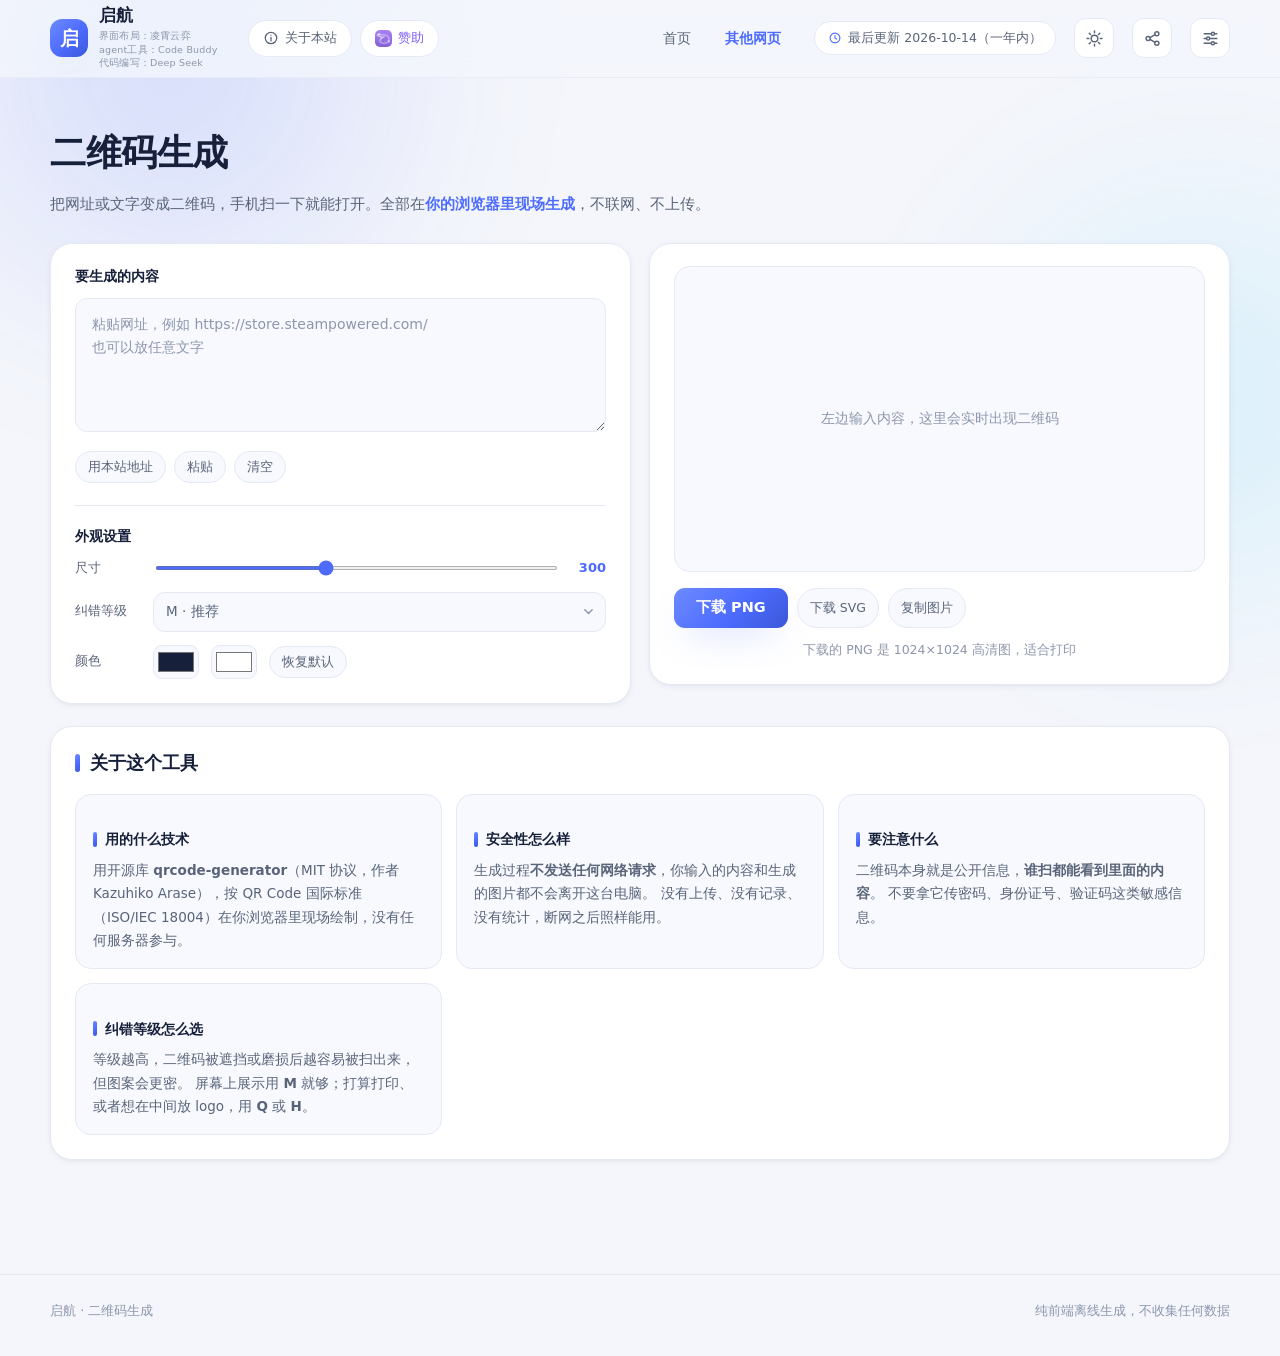
==== qr.html @ effaac6b "docs: 关于本站弹窗精简成一条；补上 2026-10-14 那批改动的说明 - about.items 从 4 条收到 1 条，只留「主打什么功能？」   （一段话把搜索 / 预设 / 小工具三块" ====
﻿<!DOCTYPE html>
<html lang="zh-CN" data-theme="light">
<head>
<meta charset="UTF-8" />
<meta name="viewport" content="width=device-width, initial-scale=1" />
<title>二维码生成 · 启航</title>
<meta name="description" content="离线二维码生成：把网址或文字变成二维码，纯浏览器本地生成，不联网也不上传。" />
<meta name="theme-color" content="#4D6BFE" />
<link rel="icon" type="image/svg+xml" href="assets/favicon.svg" />
<link rel="stylesheet" href="css/style.css?v=20261015a" />
<link rel="stylesheet" href="css/qr.css?v=20261015a" />
</head>
<body>
<div class="bg-decor" aria-hidden="true">
  <span class="glow glow-a"></span>
  <span class="glow glow-b"></span>
</div>

<header class="topbar"></header>

<main class="wrap qr-main">
  <section class="qr-head">
    <h1>二维码生成</h1>
    <p>把网址或文字变成二维码，手机扫一下就能打开。全部在<b>你的浏览器里现场生成</b>，不联网、不上传。</p>
  </section>

  <section class="qr-grid">
    <div class="card qr-panel">
      <div class="qr-block">
        <label class="qr-label" for="qrText">要生成的内容</label>
        <textarea id="qrText" class="qr-text" spellcheck="false"
          placeholder="粘贴网址，例如 https://store.steampowered.com/&#10;也可以放任意文字"></textarea>
        <div class="qr-chips">
          <button class="mini-btn" id="qrSiteUrl" type="button">用本站地址</button>
          <button class="mini-btn" id="qrPaste" type="button">粘贴</button>
          <button class="mini-btn" id="qrClear" type="button">清空</button>
        </div>
      </div>

      <div class="qr-block">
        <span class="qr-label">外观设置</span>

        <div class="qr-row">
          <span class="qr-row-label">尺寸</span>
          <input type="range" id="qrSize" min="140" max="520" step="20" value="300" />
          <b id="qrSizeVal">300</b>
        </div>

        <div class="qr-row">
          <span class="qr-row-label">纠错等级</span>
          <select id="qrLevel" class="conv-select">
            <option value="L">L · 最省空间</option>
            <option value="M" selected>M · 推荐</option>
            <option value="Q">Q · 较耐损</option>
            <option value="H">H · 最耐损</option>
          </select>
        </div>

        <div class="qr-row">
          <span class="qr-row-label">颜色</span>
          <input type="color" id="qrFg" class="qr-color" value="#17203A" aria-label="前景色" />
          <input type="color" id="qrBg" class="qr-color" value="#FFFFFF" aria-label="背景色" />
          <button class="mini-btn" id="qrResetColor" type="button">恢复默认</button>
        </div>
      </div>
    </div>

    <div class="card qr-panel qr-preview-panel">
      <div class="qr-stage">
        <div class="qr-canvas" id="qrCanvas"></div>
        <p class="qr-empty" id="qrEmpty">左边输入内容，这里会实时出现二维码</p>
      </div>

      <div class="qr-actions">
        <button class="primary-btn" id="qrPng" type="button">下载 PNG</button>
        <button class="mini-btn" id="qrSvg" type="button">下载 SVG</button>
        <button class="mini-btn" id="qrCopy" type="button">复制图片</button>
      </div>
      <p class="qr-note" id="qrNote">下载的 PNG 是 1024×1024 高清图，适合打印</p>
    </div>
  </section>

  <section class="card qr-about">
    <h2>关于这个工具</h2>
    <div class="about-grid">
      <div class="about-item">
        <h4>用的什么技术</h4>
        <p>用开源库 <b>qrcode-generator</b>（MIT 协议，作者 Kazuhiko Arase），按 QR Code 国际标准
        （ISO/IEC 18004）在你浏览器里现场绘制，没有任何服务器参与。</p>
      </div>
      <div class="about-item">
        <h4>安全性怎么样</h4>
        <p>生成过程<b>不发送任何网络请求</b>，你输入的内容和生成的图片都不会离开这台电脑。
        没有上传、没有记录、没有统计，断网之后照样能用。</p>
      </div>
      <div class="about-item">
        <h4>要注意什么</h4>
        <p>二维码本身就是公开信息，<b>谁扫都能看到里面的内容</b>。
        不要拿它传密码、身份证号、验证码这类敏感信息。</p>
      </div>
      <div class="about-item">
        <h4>纠错等级怎么选</h4>
        <p>等级越高，二维码被遮挡或磨损后越容易被扫出来，但图案会更密。
        屏幕上展示用 <b>M</b> 就够；打算打印、或者想在中间放 logo，用 <b>Q</b> 或 <b>H</b>。</p>
      </div>
    </div>
  </section>
</main>

<footer class="footer">
  <div class="wrap footer-inner">
    <span>启航 · 二维码生成</span>
    <span class="footer-tip">纯前端离线生成，不收集任何数据</span>
  </div>
</footer>

<div class="toast" id="toast" hidden></div>

<script src="js/data.js?v=20261015a"></script>
<script src="assets/js/qrcode.min.js?v=20261015a"></script>
<script src="js/qr.js?v=20261015a"></script>
<script src="js/topbar.js?v=20261015a"></script>
</body>
</html>
---- css/style.css ----
﻿/* ============================================================
   启航 · 常用网站导航  —  样式表
   主色调：DeepSeek 蓝 #4D6BFE
   ============================================================ */

/* ---------- 变量 ---------- */
:root {
  --brand: #4D6BFE;
  --brand-strong: #3A57D8;
  --brand-soft: #6D8BFF;
  --brand-tint: rgba(77, 107, 254, .09);
  --brand-tint-2: rgba(77, 107, 254, .16);
  --brand-grad: linear-gradient(135deg, #6D8BFF 0%, #4D6BFE 55%, #3A57D8 100%);

  --bg: #F4F6FB;
  --bg-2: #EAEEF8;
  --surface: #FFFFFF;
  --surface-2: #F7F9FE;
  --surface-3: #EFF3FC;
  --border: #E4E9F4;
  --border-strong: #D3DBEC;

  --text: #17203A;
  --text-2: #5A6479;
  --text-3: #8D96AC;

  --shadow-xs: 0 1px 2px rgba(23, 32, 58, .05);
  --shadow-sm: 0 2px 8px -2px rgba(23, 32, 58, .08), 0 1px 3px rgba(23, 32, 58, .04);
  --shadow-md: 0 14px 30px -14px rgba(23, 32, 58, .18), 0 4px 10px -6px rgba(23, 32, 58, .08);
  --shadow-brand: 0 16px 34px -16px rgba(77, 107, 254, .55);

  --r-xs: 8px;
  --r-sm: 12px;
  --r-md: 16px;
  --r-lg: 22px;
  --topbar-h: 78px;

  /* 版心左右的留白。所有页面、顶栏、页脚都按这个数来 */
  --gutter: 50px;
}

[data-theme="dark"] {
  --brand: #6D8BFF;
  --brand-strong: #8AA2FF;
  --brand-soft: #5A76E8;
  --brand-tint: rgba(109, 139, 255, .13);
  --brand-tint-2: rgba(109, 139, 255, .22);
  --brand-grad: linear-gradient(135deg, #7E99FF 0%, #5B76F5 55%, #4157C9 100%);

  --bg: #0B0F1A;
  --bg-2: #101625;
  --surface: #141A29;
  --surface-2: #1A2133;
  --surface-3: #202942;
  --border: #26304A;
  --border-strong: #333F5E;

  --text: #E9EEFB;
  --text-2: #A3AEC9;
  --text-3: #727E9C;

  --shadow-xs: 0 1px 2px rgba(0, 0, 0, .4);
  --shadow-sm: 0 4px 12px -4px rgba(0, 0, 0, .5);
  --shadow-md: 0 18px 36px -18px rgba(0, 0, 0, .75);
  --shadow-brand: 0 18px 40px -18px rgba(77, 107, 254, .6);
}

/* ---------- 基础 ---------- */
* { box-sizing: border-box; }

/* hidden 属性必须真正隐藏元素：
   否则像 .modal-mask 这种带 display:flex 的元素即使 hidden 也照样铺满全屏，
   变成一个看不见的透明遮罩，把整页的点击和滚轮全部吃掉。 */
[hidden] { display: none !important; }

html { scroll-behavior: smooth; }

body {
  margin: 0;
  min-height: 100vh;
  font-family: "PingFang SC", "HarmonyOS Sans SC", "Microsoft YaHei", "Segoe UI", system-ui, -apple-system, sans-serif;
  font-size: 15.5px;
  line-height: 1.6;
  color: var(--text);
  background: var(--bg);
  -webkit-font-smoothing: antialiased;
}

h1, h2, h3, p, ul, figure { margin: 0; }
ul { padding: 0; list-style: none; }
a { color: inherit; text-decoration: none; }
button, input, select { font: inherit; color: inherit; }
button { cursor: pointer; border: none; background: none; }

/* ============================================================
   版心 —— 全站就这一条
   ------------------------------------------------------------
   左右各留 --gutter，中间全部吃掉。原来是 min(1440px, 100% - 80px)，
   在 1920 这类屏幕上上限一到，两侧要空掉 240px 一整条 —— 白得浪费。
   顶栏、页脚、每一页的 <main> 都走这条，改这里就是全站一起改。
   窄屏上把 --gutter 调小（见下面 max-width: 720px），版心跟着一起收。
   ============================================================ */
.wrap { width: calc(100% - var(--gutter) * 2); margin-inline: auto; }

:focus-visible {
  outline: 2px solid var(--brand);
  outline-offset: 2px;
  border-radius: 6px;
}

/* ---------- 背景装饰 ---------- */
.bg-decor { position: fixed; inset: 0; z-index: -1; overflow: hidden; pointer-events: none; }
.glow { position: absolute; border-radius: 50%; filter: blur(90px); opacity: .55; }
.glow-a { width: 620px; height: 620px; top: -240px; left: -140px; background: radial-gradient(circle, rgba(77,107,254,.42), transparent 68%); }
.glow-b { width: 560px; height: 560px; top: 120px; right: -200px; background: radial-gradient(circle, rgba(0,196,255,.28), transparent 68%); }
[data-theme="dark"] .glow { opacity: .38; }

/* ---------- 顶栏 ---------- */
.topbar {
  position: sticky; top: 0; z-index: 60;
  height: var(--topbar-h);
  display: flex; align-items: center;
  background: rgba(244, 246, 251, .8);
  backdrop-filter: saturate(180%) blur(16px);
  -webkit-backdrop-filter: saturate(180%) blur(16px);
  border-bottom: 1px solid rgba(228, 233, 244, .7);
}
[data-theme="dark"] .topbar { background: rgba(11, 15, 26, .8); border-bottom-color: rgba(38, 48, 74, .7); }
@supports (background: color-mix(in srgb, red, blue)) {
  .topbar {
    background: color-mix(in srgb, var(--bg) 78%, transparent);
    border-bottom-color: color-mix(in srgb, var(--border) 70%, transparent);
  }
}
/* 和主内容用同一个版心宽度，主站按钮才能和下面的内容左对齐 */
.topbar-inner { display: flex; align-items: center; gap: 18px; width: calc(100% - var(--gutter) * 2); margin-inline: auto; }

.brand { display: flex; align-items: center; gap: 11px; flex: none; }
.brand-mark {
  width: 38px; height: 38px; border-radius: 12px;
  display: grid; place-items: center;
  background: var(--brand-grad); color: #fff;
  font-size: 19px; font-weight: 700;
  box-shadow: var(--shadow-brand);
}
.brand-text { display: flex; flex-direction: column; line-height: 1.15; }
.brand-text strong { font-size: 16.5px; letter-spacing: .4px; }
.brand-text small { font-size: 11.5px; color: var(--text-3); letter-spacing: .6px; }

/* 顶栏里固定显示的制作信息，三行小字 */
.brand-credit { display: flex; flex-direction: column; margin-top: 3px; }
.brand-credit i {
  font-style: normal;
  font-size: 9.5px; line-height: 1.45; letter-spacing: .2px;
  color: var(--text-3);
  white-space: nowrap;
}

.top-actions { display: flex; align-items: center; gap: 8px; margin-left: 12px; }
.top-btn {
  display: inline-flex; align-items: center; gap: 6px;
  height: 37px; padding: 0 14px; border-radius: 999px;
  font-size: 13px; color: var(--text-2); white-space: nowrap;
  background: var(--surface); border: 1px solid var(--border);
  transition: all .18s;
}
.top-btn:hover { color: var(--brand); border-color: var(--brand-soft); background: var(--brand-tint); transform: translateY(-1px); }
.top-btn img { width: 17px; height: 17px; border-radius: 5px; flex: none; }
.top-btn.is-sponsor { color: #7c5cff; }
.top-btn.is-sponsor:hover { color: #fff; background: linear-gradient(135deg, #8f6dff, #6a45f5); border-color: transparent; }

.topnav { display: flex; gap: 4px; margin-left: auto; }

/* 子页面（其他网页 / 小工具 等）顶栏里的导航，同样靠右 */
.nav { display: flex; gap: 4px; margin-left: auto; }
.nav a {
  padding: 8px 15px; border-radius: 999px;
  font-size: 13.5px; font-weight: 500; color: var(--text-2);
  transition: background .18s, color .18s;
}
.nav a:hover { background: var(--brand-tint); color: var(--brand); }
.topnav a {
  padding: 8px 15px; border-radius: 999px;
  font-size: 14px; color: var(--text-2);
  transition: background .18s, color .18s;
}
.topnav a:hover { background: var(--brand-tint); color: var(--brand); }

.icon-btn {
  width: 40px; height: 40px; border-radius: 12px;
  display: grid; place-items: center;
  color: var(--text-2);
  border: 1px solid var(--border);
  background: var(--surface);
  transition: all .2s;
}
.icon-btn:hover { color: var(--brand); border-color: var(--brand-soft); background: var(--brand-tint); }
.ico-moon { display: none; }
[data-theme="dark"] .ico-sun { display: none; }
[data-theme="dark"] .ico-moon { display: block; }

/* ---------- 首屏 ---------- */
main { padding-bottom: 40px; }

.hero {
  display: grid;
  grid-template-columns: minmax(0, 1fr) 300px;
  gap: 34px;
  align-items: start;
  padding: 52px 0 8px;
}

/* 问候语在左、随机推荐在右，搜索框横跨两列 */
.hero-top {
  display: grid;
  grid-template-columns: minmax(0, 1fr) 336px;
  gap: 22px;
  align-items: start;
}
.hero-greet { min-width: 0; }

/* ---------- 随机推荐 ---------- */
.hero-pick {
  position: relative;
  padding: 11px 13px 9px;
  border-radius: var(--r-md);
  background: var(--surface);
  border: 1px solid var(--border);
  box-shadow: var(--shadow-xs);
  transition: border-color .18s;
}
.hero-pick:hover { border-color: var(--brand-soft); }

.hp-head { display: flex; align-items: center; gap: 8px; margin-bottom: 9px; }
.hp-title {
  font-size: 11px; font-weight: 700; letter-spacing: 1.1px;
  color: var(--text-3); text-transform: uppercase;
}
.hp-nav { margin-left: auto; display: flex; gap: 5px; }
.hp-btn {
  width: 26px; height: 26px; border-radius: 8px;
  display: grid; place-items: center;
  color: var(--text-2); background: var(--surface-2);
  border: 1px solid var(--border);
  transition: color .18s, background .18s, border-color .18s;
}
.hp-btn:hover:not(:disabled) { color: var(--brand); background: var(--brand-tint); border-color: var(--brand-tint-2); }
.hp-btn:disabled { opacity: .34; cursor: not-allowed; }

/* 换推荐时淡入 + 轻轻上移，不要硬切。
   每次 paint() 都会重建这张卡，所以动画会自动播一遍。 */
.hp-card {
  min-height: 104px;
  display: flex; flex-direction: column; gap: 9px;
  animation: hpIn .34s cubic-bezier(.2, .8, .3, 1);
}
@keyframes hpIn {
  from { opacity: 0; transform: translateY(9px); }
}
.hp-top { display: flex; align-items: flex-start; gap: 11px; min-width: 0; }
.hp-card .site-ico { width: 38px; height: 38px; border-radius: 12px; font-size: 16px; }
.hp-info { flex: 1; min-width: 0; }
.hp-info b {
  display: block; font-size: 14px; font-weight: 700;
  white-space: nowrap; overflow: hidden; text-overflow: ellipsis;
}
.hp-info em {
  display: block; margin-top: 1px; font-style: normal;
  font-size: 12px; color: var(--text-3);
  white-space: nowrap; overflow: hidden; text-overflow: ellipsis;
}
.hp-url {
  display: block; margin-top: 3px;
  font-family: ui-monospace, "SFMono-Regular", Consolas, monospace;
  font-size: 10.5px; color: var(--text-3);
  white-space: nowrap; overflow: hidden; text-overflow: ellipsis;
}
.hp-acts { display: flex; gap: 7px; margin-top: auto; }
.hp-act {
  flex: 1 1 0; min-width: 0;
  display: inline-flex; align-items: center; justify-content: center;
  height: 31px; border-radius: 9px;
  font-size: 12.5px; font-weight: 600; color: var(--text-2);
  background: var(--surface-2); border: 1px solid var(--border);
  transition: color .18s, background .18s, border-color .18s, filter .18s;
}
.hp-act:hover { color: var(--brand); background: var(--brand-tint); border-color: var(--brand-tint-2); }
.hp-act.is-primary { color: #fff; background: var(--brand-grad); border-color: transparent; }
.hp-act.is-primary:hover { filter: brightness(1.08); }

/* 换页倒计时。每帧都在改 transform，补一点点线性过渡，
   换新卡片时从 0 弹回满格也不会显得突然。 */
.hp-bar { height: 2px; margin-top: 9px; border-radius: 2px; background: var(--border); overflow: hidden; }
.hp-bar span {
  display: block; height: 100%; background: var(--brand);
  transform-origin: left center; transform: scaleX(1);
  transition: transform .18s linear;
  will-change: transform;
}

.hero-hello {
  display: inline-flex; align-items: center; gap: 7px;
  font-size: 14.5px; font-weight: 600; color: var(--brand);
  background: var(--brand-tint); border: 1px solid var(--brand-tint-2);
  padding: 5px 14px; border-radius: 999px;
}
.wave { display: inline-block; animation: wave 2.6s ease-in-out infinite; transform-origin: 70% 70%; }
@keyframes wave {
  0%, 60%, 100% { transform: rotate(0deg); }
  70% { transform: rotate(16deg); }
  80% { transform: rotate(-10deg); }
  90% { transform: rotate(12deg); }
}

.hero-title {
  font-size: clamp(28px, 3.6vw, 40px);
  font-weight: 800;
  letter-spacing: -.5px;
  margin: 14px 0 10px;
  line-height: 1.25;
}
.hero-meta {
  display: flex; align-items: center; gap: 10px;
  font-size: 14.5px; color: var(--text-2);
}
.hero-meta .dot { width: 4px; height: 4px; border-radius: 50%; background: var(--text-3); }
.clock { font-variant-numeric: tabular-nums; font-weight: 600; color: var(--text); letter-spacing: .3px; }

/* 搜索 */
/* 不再限制宽度：让它一路铺到右边的小工具列 */
.search-wrap { position: relative; margin-top: 26px; }
.search {
  display: flex; align-items: center; gap: 11px;
  padding: 0 14px 0 17px;
  height: 58px;
  background: var(--surface);
  border: 1.5px solid var(--border);
  border-radius: 999px;
  box-shadow: var(--shadow-sm);
  transition: border-color .2s, box-shadow .2s, transform .2s;
}
.search:focus-within {
  border-color: var(--brand);
  box-shadow: 0 0 0 4px var(--brand-tint), var(--shadow-md);
  transform: translateY(-1px);
}
.search-icon { color: var(--text-3); flex: none; }
.search:focus-within .search-icon { color: var(--brand); }
.search input {
  flex: 1; min-width: 0; height: 100%;
  border: none; background: none; outline: none;
  font-size: 15.5px;
}
.search input::placeholder { color: var(--text-3); }
.search input::-webkit-search-cancel-button { display: none; }
.search-kbd {
  flex: none; font-size: 12px; color: var(--text-3);
  border: 1px solid var(--border); border-radius: 7px;
  padding: 1px 8px; background: var(--surface-2);
}
.search:focus-within .search-kbd { display: none; }
.search-clear {
  flex: none; width: 24px; height: 24px; border-radius: 50%;
  display: grid; place-items: center; font-size: 17px; line-height: 1;
  color: var(--text-3); background: var(--surface-3);
}
.search-clear:hover { color: var(--brand); background: var(--brand-tint); }

/* 「搜索」按钮 —— 手机上的虚拟键盘不一定有「前往」，得有个能点的 */
.search-go {
  flex: none; height: 38px; padding: 0 18px;
  border: none; border-radius: 999px;
  font-size: 14px; font-weight: 600; color: #fff;
  background: var(--brand-grad);
  box-shadow: var(--shadow-brand);
  cursor: pointer;
  transition: filter .18s, transform .18s;
}
.search-go:hover { filter: brightness(1.07); }
.search-go:active { transform: scale(.96); }


/* 框里什么都没有时，按钮变灰、点不动 ——
   一个亮着的蓝色「搜索」按下去什么也不会发生，比灰着更让人困惑。
   状态由 js/app.js 的 syncGo() 切 .disabled。 */
.search-go:disabled,
.search-go:disabled:hover {
  background: #E9EDF6;
  color: #A6AFC4;
  box-shadow: none;
  cursor: not-allowed;
  filter: none;
  transform: none;
}

.search-panel {
  position: absolute; top: calc(100% + 10px); left: 0; right: 0;
  z-index: 50;
  background: var(--surface);
  border: 1px solid var(--border);
  border-radius: var(--r-md);
  box-shadow: var(--shadow-md);
  padding: 8px;
  max-height: 380px; overflow-y: auto;
}
.search-item {
  display: flex; align-items: center; gap: 11px;
  padding: 9px 11px; border-radius: var(--r-sm);
  transition: background .15s;
}
.search-item.is-on, .search-item:hover { background: var(--brand-tint); }
.search-item .site-ico { width: 34px; height: 34px; border-radius: 10px; font-size: 14px; }
.search-item .site-text { flex: 1; min-width: 0; }
.search-item .si-name {
  font-weight: 600; font-size: 14.5px;
  white-space: nowrap; overflow: hidden; text-overflow: ellipsis;
}
.search-item .site-desc {
  white-space: nowrap; overflow: hidden; text-overflow: ellipsis;
}
.search-item .si-cat { margin-left: 10px; font-size: 12px; color: var(--text-3); white-space: nowrap; }

/* 第三档：只保留网址的站点，无图标、弱化处理 */
.search-item.is-bare { padding-left: 15px; }
.search-item.is-bare .si-name { font-weight: 500; }
.search-item .si-url {
  margin-top: 1px;
  font-size: 11.5px; color: var(--brand);
  font-family: ui-monospace, "SFMono-Regular", Consolas, monospace;
  white-space: nowrap; overflow: hidden; text-overflow: ellipsis;
}
.search-empty { padding: 18px 12px; text-align: center; color: var(--text-3); font-size: 14px; }

/* 站内一条都没搜到时的说明行 */
.search-none {
  padding: 11px 13px 7px;
  font-size: 13px; line-height: 1.65; color: var(--text-2);
  word-break: break-word;
}

/* 兜底的搜索引擎入口：和站内结果区分开，一看就知道是「出去了」 */
.search-item.search-engine { gap: 12px; }
.search-item.search-engine .se-ico {
  flex: none; width: 34px; height: 34px; border-radius: 10px;
  display: grid; place-items: center;
  color: var(--brand); background: var(--brand-tint);
  border: 1px dashed var(--brand-tint-2);
}
.search-item.search-engine .si-name { font-weight: 600; }
.search-item.search-engine.is-first { background: var(--brand-tint); }
.search-item.search-engine.is-first .si-name { color: var(--brand); }

/* 手机上：没有「/」这个键，快捷键提示没意义；输入框字号必须 ≥16px，
   否则 iOS Safari 一聚焦就会把整个页面放大，看着像「手机端坏了」 */
@media (max-width: 720px) {
  .search-kbd { display: none; }
  .search { height: 52px; gap: 8px; padding: 0 10px 0 14px; }
  .search input { font-size: 16px; }
  .search-go { height: 36px; padding: 0 15px; font-size: 13.5px; }
  .search-clear { width: 22px; height: 22px; font-size: 16px; }
  .search-panel { max-height: 60vh; }
}

/* 快捷词 */
.chips { display: flex; flex-wrap: wrap; gap: 9px; margin-top: 18px; }
.chip {
  display: inline-flex; align-items: center; gap: 6px;
  padding: 7px 15px; border-radius: 999px;
  font-size: 13.5px; color: var(--text-2);
  background: var(--surface); border: 1px solid var(--border);
  transition: all .18s;
}
.chip:hover { color: var(--brand); border-color: var(--brand-soft); background: var(--brand-tint); transform: translateY(-1px); }

/* ---------- 通用卡片 ---------- */
.card {
  background: var(--surface);
  border: 1px solid var(--border);
  border-radius: var(--r-lg);
  box-shadow: var(--shadow-sm);
}

/* ---------- 天气（横向一条，位于内容区最顶部，横跨整个版心） ---------- */
.weather {
  position: relative; overflow: hidden;
  display: flex; align-items: center; gap: 16px;
  margin-top: 18px;
  margin-bottom: 24px;
  padding: 14px 22px;
}
.weather::after {
  content: ""; position: absolute; right: -50px; top: -70px;
  width: 160px; height: 160px; border-radius: 50%;
  background: radial-gradient(circle, var(--brand-tint-2), transparent 70%);
  pointer-events: none;
}
.weather-label {
  flex: none;
  font-size: 12px; font-weight: 600; letter-spacing: 1.2px;
  color: var(--text-3); text-transform: uppercase;
}
.weather-icon { flex: none; font-size: 30px; line-height: 1; }
.weather-temp { flex: none; display: flex; align-items: flex-start; }
.weather-temp span {
  font-size: 30px; font-weight: 800; letter-spacing: -1px;
  font-variant-numeric: tabular-nums;
}
.weather-temp small { font-size: 13px; font-weight: 600; color: var(--text-3); margin-top: 4px; }
.weather-desc { flex: none; font-size: 14px; color: var(--text-2); }

.weather-foot {
  display: flex; align-items: center; gap: 15px;
  margin-left: auto;
  font-size: 12.5px; color: var(--text-3);
}
.weather-foot b { color: var(--text); font-weight: 600; }

.city-btn {
  flex: none;
  display: inline-flex; align-items: center; gap: 5px;
  padding: 6px 12px 6px 14px; border-radius: 999px;
  font-size: 12.5px; font-weight: 600; color: var(--text-2);
  background: var(--surface-2); border: 1px solid var(--border);
  transition: all .18s;
}
.city-btn:hover { color: var(--brand); border-color: var(--brand-soft); background: var(--brand-tint); }
.city-btn svg { flex: none; opacity: .7; transition: transform .2s; }
.city-btn[aria-expanded="true"] svg { transform: rotate(180deg); }

/* ---------- 右上角的小工具按钮列 ---------- */
.hero-tools { min-width: 0; }
.hero-tools-title {
  margin-bottom: 10px;
  font-size: 12px; font-weight: 700; letter-spacing: 1.2px;
  color: var(--text-3); text-transform: uppercase;
}
.hero-tools-list { display: flex; flex-direction: column; gap: 8px; }

.tool-btn {
  display: flex; align-items: center; gap: 12px;
  padding: 11px 14px;
  border-radius: var(--r-md);
  background: var(--surface);
  border: 1px solid var(--border);
  box-shadow: var(--shadow-xs);
  transition: transform .18s, border-color .18s, box-shadow .18s, background .18s;
}
.tool-btn:hover {
  transform: translateY(-2px);
  border-color: var(--brand-soft);
  background: var(--brand-tint);
  box-shadow: var(--shadow-md);
}
.tool-btn-ico {
  flex: none; width: 34px; height: 34px; border-radius: 10px;
  display: grid; place-items: center;
  color: var(--brand); background: var(--brand-tint);
  border: 1px solid var(--brand-tint-2);
}
.tool-btn-name {
  font-size: 13.5px; font-weight: 600;
  white-space: nowrap; overflow: hidden; text-overflow: ellipsis;
}
.tool-btn:hover .tool-btn-name { color: var(--brand); }

/* ---------- 区块标题 ---------- */
.section { margin-top: 62px; scroll-margin-top: 84px; }
.section-head { margin-bottom: 22px; }
.section-head h2 {
  display: flex; align-items: center; gap: 11px;
  font-size: 21px; font-weight: 700; letter-spacing: -.2px;
}
.section-head .bar {
  width: 5px; height: 21px; border-radius: 3px;
  background: var(--brand-grad);
  box-shadow: 0 0 0 4px var(--brand-tint);
}
.section-head p { margin: 7px 0 0 16px; font-size: 13.5px; color: var(--text-3); }

/* ---------- 图标 ---------- */
.site-ico {
  flex: none; width: 42px; height: 42px; border-radius: 12px;
  display: grid; place-items: center; overflow: hidden;
  font-size: 17px; font-weight: 700; color: #fff;
  box-shadow: var(--shadow-xs);
  transition: transform .2s, background .2s;
}
.site-ico img { width: 100%; height: 100%; object-fit: contain; padding: 6px; background: #fff; border-radius: inherit; }
[data-theme="dark"] .site-ico img { background: rgba(255,255,255,.92); }

.site-text { min-width: 0; }
.site-desc {
  font-size: 12.5px; color: var(--text-3);
  white-space: nowrap; overflow: hidden; text-overflow: ellipsis;
}

/* 网站名后面的别名，比如 Unreal Engine（UE、虚幻引擎） */
.name-alias {
  font-size: .86em;
  font-weight: 500;
  color: var(--text-3);
  white-space: nowrap;
}

/* ---------- 精选卡片 ---------- */
.pick-grid,
.featured-grid { display: grid; grid-template-columns: repeat(auto-fill, minmax(272px, 1fr)); gap: 14px; }

.pick-card {
  position: relative;
  min-width: 0;
  display: flex; flex-direction: column; gap: 15px;
  padding: 20px 20px 18px;
  background: var(--surface);
  border: 1px solid var(--border);
  border-radius: var(--r-lg);
  box-shadow: var(--shadow-xs);
  transition: transform .22s cubic-bezier(.2,.7,.3,1), box-shadow .22s, border-color .22s;
}
.pick-card:hover,
.pick-card:focus-within {
  transform: translateY(-4px);
  border-color: var(--brand-soft);
  box-shadow: var(--shadow-md);
}

.pick-top { display: flex; align-items: center; gap: 14px; min-height: 48px; }
.pick-card .site-ico { width: 48px; height: 48px; border-radius: 14px; font-size: 19px; }
.pick-card:hover .site-ico { transform: scale(1.05) rotate(-3deg); }
.pick-title { min-width: 0; }
.pick-title h4 {
  font-size: 16.5px; font-weight: 700; letter-spacing: -.1px;
  white-space: nowrap; overflow: hidden; text-overflow: ellipsis;
}
.pick-short {
  font-size: 12.5px; color: var(--text-3);
  white-space: nowrap; overflow: hidden; text-overflow: ellipsis;
}

.pick-bottom { position: relative; height: 38px; }
.pick-host {
  position: absolute; inset: 0; display: block;
  line-height: 38px;
  /* 长网址（比如 Davinci Resolve 那条）必须截断，否则会把卡片撑变形，
     同一行的卡片就对不齐了。完整地址在悬停提示里。 */
  overflow: hidden;
  text-overflow: ellipsis;
  white-space: nowrap;
  font-size: 12.5px; color: var(--text-3);
  font-family: ui-monospace, "SFMono-Regular", Consolas, monospace;
  transition: opacity .2s;
}
.pick-card:hover .pick-host,
.pick-card:focus-within .pick-host { opacity: 0; }

.pick-actions {
  position: absolute; inset: 0;
  display: flex; gap: 8px;
  opacity: 0; transform: scale(.94); transform-origin: center bottom;
  pointer-events: none;
  transition: opacity .18s ease, transform .18s cubic-bezier(.2, .8, .3, 1);
}
.pick-card:hover .pick-actions,
.pick-card:focus-within .pick-actions { opacity: 1; transform: none; pointer-events: auto; }

.pick-btn {
  flex: 1 1 auto; min-width: 0;
  display: inline-flex; align-items: center; justify-content: center; gap: 6px;
  height: 38px; padding: 0 12px; border-radius: 11px;
  font-size: 13.5px; font-weight: 600;
  transition: all .18s;
}
.pick-btn svg { flex: none; }
.pick-btn.is-ghost { color: var(--text-2); background: var(--surface-3); border: 1px solid var(--border); }
.pick-btn.is-ghost:hover { color: var(--brand); background: var(--brand-tint); border-color: var(--brand-soft); }
.pick-btn.is-solid { color: #fff; background: var(--brand-grad); box-shadow: var(--shadow-brand); }
.pick-btn.is-solid:hover { filter: brightness(1.07); }

/* ---------- 全部网站入口（搜索框正下方，最显眼的位置） ---------- */
.nav-all { color: var(--brand) !important; font-weight: 600; }

/* 跟着搜索框一起铺满 */
.chips-row {
  display: flex; align-items: center; gap: 10px;
  flex-wrap: wrap;
}
.chips-row .chips { flex: 1 1 auto; margin-top: 0; }

.all-btn {
  flex: none; margin-left: auto;
  display: inline-flex; align-items: center; gap: 8px;
  padding: 10px 17px; border-radius: 999px;
  font-size: 13.5px; font-weight: 600; color: #fff;
  background: var(--brand-grad);
  box-shadow: var(--shadow-brand);
  transition: transform .18s cubic-bezier(.2,.7,.3,1), filter .18s, box-shadow .18s;
}
.all-btn:hover { transform: translateY(-2px); filter: brightness(1.07); box-shadow: 0 12px 26px -10px rgba(77, 107, 254, .7); }
.all-btn svg { flex: none; }
.all-btn em {
  font-style: normal; font-size: 11.5px; font-weight: 700;
  padding: 2px 8px; border-radius: 999px;
  background: rgba(255, 255, 255, .24);
  font-variant-numeric: tabular-nums;
}

@media (max-width: 560px) {
  .chips-row { gap: 8px; }
  .chips-row .chips { flex: 1 1 100%; }
  .all-btn { margin-left: 0; width: 100%; justify-content: center; }
}

/* 持续补充提示 */
.notice {
  display: flex; align-items: center; gap: 11px;
  padding: 15px 20px;
  border: 1px dashed var(--border-strong);
  border-radius: var(--r-lg);
  background: var(--surface-2);
  font-size: 13.5px; color: var(--text-3);
}
.notice-dot {
  flex: none; width: 8px; height: 8px; border-radius: 50%;
  background: var(--brand); box-shadow: 0 0 0 4px var(--brand-tint);
  animation: noticePulse 2.2s ease-in-out infinite;
}
@keyframes noticePulse { 0%, 100% { opacity: 1; } 50% { opacity: .3; } }

.chip-hint { align-self: center; margin-left: 3px; font-size: 12.5px; color: var(--text-3); }

/* ---------- 分类块（大类 → 小类） ---------- */
.category-list { display: flex; flex-direction: column; gap: 18px; }

/* 大类：一张卡片，装着底下的若干小类 */
.group {
  background: var(--surface);
  border: 1px solid var(--border);
  border-radius: var(--r-lg);
  padding: 20px 22px 22px;
  box-shadow: var(--shadow-xs);
}
/* 大类标题整行可点，用来展开 / 折叠 */
.group-head {
  display: flex; align-items: center; gap: 13px;
  width: 100%; text-align: left;
  padding: 0 0 15px;
  border-bottom: 1px solid var(--border);
  cursor: pointer;
  transition: opacity .18s;
}
.group-head:hover { opacity: .78; }
.group-head:focus-visible {
  outline: 2px solid var(--brand);
  outline-offset: 3px; border-radius: 8px;
}

.group-body { padding-top: 18px; }
.group.is-collapsed .group-body { display: none; }
/* 折叠时底下什么都没有，分隔线留着反而多余 */
.group.is-collapsed .group-head { padding-bottom: 0; border-bottom-color: transparent; }

.group-toggle {
  flex: none; display: grid; place-items: center;
  width: 30px; height: 30px; border-radius: 50%;
  color: var(--text-3); background: var(--surface-2);
  border: 1px solid var(--border);
  transition: transform .22s, color .18s, background .18s;
}
.group-head:hover .group-toggle { color: var(--brand); background: var(--brand-tint); }
.group.is-collapsed .group-toggle { transform: rotate(-90deg); }
.group-icon {
  flex: none; width: 44px; height: 44px; border-radius: 14px;
  display: grid; place-items: center; font-size: 22px;
  background: var(--brand-tint); border: 1px solid var(--brand-tint-2);
}
.group-title h3 { font-size: 18px; font-weight: 800; letter-spacing: -.3px; }
.group-desc { margin-top: 2px; font-size: 12.5px; color: var(--text-3); }
.group-count { margin-left: auto; flex: none; font-size: 12.5px; color: var(--text-3); }

/* 小类：背景比大类深一档，一眼能看出这是大类里面的一块。
   默认收起，点标题才展开卡片。 */
.category {
  margin-bottom: 12px;
  padding: 0;
  border-radius: var(--r-sm);
  background: var(--surface-2);
  border: 1px solid var(--border);
  transition: border-color .18s;
}
.category:hover { border-color: var(--brand-soft); }
.group .category:last-child { margin-bottom: 0; }
/* 大类下只有一个小类时，不用再套一层底色 */
.category.is-solo {
  background: none; border-color: transparent;
  margin-bottom: 0; padding: 0;
}

/* 光靠底色在深色模式下不够明显，再加两点结构上的区分：
   小类整体往里缩进一格，左侧压一条竖线，一眼就能看出是从属关系。 */
.category:not(.is-solo) {
  margin-left: 16px;
  border-left: 3px solid var(--brand-tint-2);
}
.category:not(.is-solo):hover { border-left-color: var(--brand); }
@media (max-width: 720px) {
  .category:not(.is-solo) { margin-left: 6px; }
}

.category-head {
  display: flex; align-items: center; gap: 8px;
  padding: 6px 12px 6px 6px;
}
.cat-head-btn {
  flex: 1; min-width: 0;
  display: flex; align-items: center; gap: 12px;
  padding: 7px 10px; border-radius: 10px;
  text-align: left;
  transition: background .18s;
}
.cat-head-btn:hover { background: var(--surface-3); }
.cat-head-btn:focus-visible { outline: 2px solid var(--brand); outline-offset: 2px; }

.cat-icon {
  flex: none; width: 32px; height: 32px; border-radius: 10px;
  display: grid; place-items: center; font-size: 16px;
  background: var(--brand-tint); border: 1px solid var(--brand-tint-2);
}
.cat-head-btn h4 { font-size: 14.5px; font-weight: 700; }
.cat-head-btn .cat-desc { font-size: 12px; color: var(--text-3); }

.cat-toggle {
  flex: none; display: grid; place-items: center;
  width: 26px; height: 26px; border-radius: 50%;
  color: var(--text-3); background: var(--surface);
  border: 1px solid var(--border);
  transition: transform .22s, color .18s, background .18s;
}
.cat-head-btn:hover .cat-toggle { color: var(--brand); background: var(--brand-tint); }

.cat-body { padding: 2px 14px 14px; }
.category.is-collapsed .cat-body { display: none; }
.category.is-collapsed .cat-toggle { transform: rotate(-90deg); }
.category.is-solo .cat-body { padding: 0; }
.cat-count {
  margin-left: auto; font-size: 12px; color: var(--brand);
  background: var(--brand-tint); border: 1px solid var(--brand-tint-2);
  padding: 3px 11px; border-radius: 999px; white-space: nowrap;
}

/* 分类标题右侧的「更多」：主页只是精选，完整列表在「其他网页」页 */
.cat-more {
  flex: none; margin-left: 10px;
  display: inline-flex; align-items: center; gap: 3px;
  padding: 4px 13px; border-radius: 999px;
  font-size: 12.5px; font-weight: 600; color: var(--brand);
  background: var(--surface); border: 1px solid var(--brand-tint-2);
  white-space: nowrap;
  transition: color .18s, background .18s, border-color .18s, box-shadow .18s;
}
.cat-more:hover {
  color: #fff; background: var(--brand-grad);
  border-color: transparent; box-shadow: var(--shadow-brand);
}
.cat-more-arrow { display: inline-block; transition: transform .18s; }
.cat-more:hover .cat-more-arrow { transform: translateX(3px); }

@media (max-width: 720px) {
  .cat-more { margin-left: 8px; padding: 4px 11px; font-size: 12px; }
}

/* ---------- 分类里的额外入口（配置检测等） ---------- */
.cat-tool {
  display: flex; align-items: center; gap: 13px;
  margin: 0 0 14px;
  padding: 11px 16px;
  border-radius: var(--r-sm);
  background: var(--brand-tint);
  border: 1px solid var(--brand-tint-2);
  transition: border-color .18s, transform .18s, box-shadow .18s;
}
.cat-tool:hover {
  border-color: var(--brand);
  transform: translateY(-1px);
  box-shadow: var(--shadow-brand);
}
.cat-tool-ico {
  flex: none; width: 34px; height: 34px; border-radius: 11px;
  display: grid; place-items: center;
  color: #fff; background: var(--brand-grad);
}
.cat-tool-txt { flex: 1; min-width: 0; }
.cat-tool-txt b { display: block; font-size: 14px; font-weight: 700; color: var(--text); }
.cat-tool-txt small { display: block; margin-top: 2px; font-size: 12.5px; color: var(--text-2); }
.cat-tool-go { flex: none; font-size: 13px; font-weight: 600; color: var(--brand); white-space: nowrap; }

@media (max-width: 720px) {
  .cat-tool { padding: 11px 13px; gap: 10px; }
  .cat-tool-txt small { display: none; }
}

/* ---------- 小工具 ---------- */
.tool-grid { display: grid; grid-template-columns: 1fr 1fr; gap: 18px; align-items: start; }
.tool-card { padding: 20px 22px 22px; }
.tool-head { display: flex; align-items: center; gap: 12px; margin-bottom: 16px; }
.tool-head h3 { font-size: 16.5px; font-weight: 700; margin-right: auto; }
.tool-badge {
  font-size: 12px; color: var(--brand); background: var(--brand-tint);
  border: 1px solid var(--brand-tint-2); padding: 3px 11px; border-radius: 999px;
}

.tabs { display: flex; gap: 3px; background: var(--surface-3); padding: 3px; border-radius: 999px; }
.tab {
  padding: 6px 14px; border-radius: 999px; font-size: 13px; color: var(--text-2);
  transition: all .18s;
}
.tab:hover { color: var(--brand); }
.tab.is-active { background: var(--surface); color: var(--brand); font-weight: 600; box-shadow: var(--shadow-xs); }

.tab-panel { display: none; }
.tab-panel.is-active { display: block; }

.unit-cats { display: flex; flex-wrap: wrap; gap: 7px; margin-bottom: 16px; }
.unit-cat {
  padding: 6px 13px; border-radius: 999px; font-size: 13px;
  color: var(--text-2); background: var(--surface-2); border: 1px solid var(--border);
  transition: all .18s;
}
.unit-cat:hover { color: var(--brand); border-color: var(--brand-soft); }
.unit-cat.is-active { background: var(--brand); color: #fff; border-color: var(--brand); box-shadow: var(--shadow-brand); }

.conv-row { display: flex; align-items: center; gap: 10px; }
.conv-col { flex: 1; min-width: 0; display: flex; flex-direction: column; gap: 8px; }
.conv-input {
  width: 100%; height: 50px; padding: 0 15px;
  font-size: 19px; font-weight: 600; font-variant-numeric: tabular-nums;
  background: var(--surface-2); border: 1.5px solid var(--border);
  border-radius: var(--r-sm); outline: none;
  transition: border-color .18s, box-shadow .18s;
}
.conv-input:focus { border-color: var(--brand); box-shadow: 0 0 0 3px var(--brand-tint); }
.conv-input[readonly] { color: var(--brand); }
.conv-input::-webkit-outer-spin-button,
.conv-input::-webkit-inner-spin-button { -webkit-appearance: none; margin: 0; }
.conv-input[type=number] { -moz-appearance: textfield; }

.conv-select {
  width: 100%; height: 40px; padding: 0 30px 0 12px;
  appearance: none; -webkit-appearance: none;
  font-size: 13.5px; color: var(--text-2);
  background: var(--surface-2); border: 1px solid var(--border); border-radius: var(--r-sm);
  background-image: url("data:image/svg+xml;utf8,<svg xmlns='http://www.w3.org/2000/svg' width='11' height='11' viewBox='0 0 12 12'><path d='M2 4.2 6 8.2l4-4' fill='none' stroke='%238D96AC' stroke-width='1.6' stroke-linecap='round'/></svg>");
  background-repeat: no-repeat; background-position: right 11px center;
  cursor: pointer; outline: none;
}
.conv-select:focus { border-color: var(--brand); }

.swap-btn {
  flex: none; width: 40px; height: 40px; border-radius: 50%;
  display: grid; place-items: center;
  color: var(--brand); background: var(--brand-tint);
  border: 1px solid var(--brand-tint-2);
  align-self: center;
  transition: all .2s;
}
.swap-btn:hover { background: var(--brand); color: #fff; transform: rotate(180deg); }
.swap-btn:active { transform: rotate(180deg) scale(.92); }

.tool-note { margin-top: 14px; font-size: 12.5px; color: var(--text-3); }
.fx-quick { display: flex; flex-wrap: wrap; gap: 7px; margin-top: 14px; }
.fx-chip {
  padding: 5px 12px; border-radius: 999px; font-size: 12.5px;
  background: var(--surface-2); border: 1px solid var(--border); color: var(--text-2);
}
.fx-chip:hover { color: var(--brand); border-color: var(--brand-soft); }
.fx-chip b { font-weight: 600; color: var(--text); margin-left: 4px; }

/* 汇率数据来源说明 */
.fx-src {
  margin-top: 16px;
  padding: 15px 17px 16px;
  border-radius: var(--r-sm);
  background: var(--surface-2);
  border: 1px solid var(--border);
  font-size: 12.5px;
  line-height: 1.8;
  color: var(--text-3);
}
.fx-src-head {
  display: flex; align-items: center; gap: 7px;
  margin-bottom: 9px;
  font-size: 13.5px; color: var(--text);
}
.fx-src-head svg { flex: none; color: var(--brand); }
.fx-src-head b { font-weight: 700; }
.fx-src-head a { margin-left: auto; flex: none; font-size: 12px; font-weight: 600; color: var(--brand); }
.fx-src-head a:hover { text-decoration: underline; }
.fx-src p { margin: 0; }
.fx-src p + p { margin-top: 8px; }
.fx-src b { color: var(--text-2); font-weight: 600; }
.fx-src a { color: var(--brand); }
.fx-src a:hover { text-decoration: underline; }
.fx-src-warn { color: var(--text-3); }
.fx-src-time {
  font-variant-numeric: tabular-nums;
  padding-top: 8px;
  border-top: 1px dashed var(--border);
}

/* 待办 */
.todo-add { display: flex; gap: 10px; }
.todo-add input {
  flex: 1; min-width: 0; height: 48px; padding: 0 15px;
  background: var(--surface-2); border: 1.5px solid var(--border);
  border-radius: var(--r-sm); outline: none; font-size: 14.5px;
  transition: border-color .18s, box-shadow .18s;
}
.todo-add input:focus { border-color: var(--brand); box-shadow: 0 0 0 3px var(--brand-tint); }
.primary-btn {
  flex: none; padding: 0 22px; border-radius: var(--r-sm);
  background: var(--brand-grad); color: #fff; font-size: 14.5px; font-weight: 600;
  box-shadow: var(--shadow-brand);
  transition: transform .18s, filter .18s;
}
.primary-btn:hover { transform: translateY(-1px); filter: brightness(1.06); }
.primary-btn:active { transform: translateY(0); }
.primary-btn:disabled {
  opacity: .42; cursor: not-allowed;
  box-shadow: none; transform: none; filter: none;
}

.todo-list { margin-top: 15px; display: flex; flex-direction: column; gap: 8px; max-height: 292px; overflow-y: auto; }
.todo-item {
  display: flex; align-items: center; gap: 11px;
  padding: 11px 13px; border-radius: var(--r-sm);
  background: var(--surface-2); border: 1px solid transparent;
  transition: all .18s;
}
.todo-item:hover { border-color: var(--border-strong); }
.todo-item.is-done { opacity: .6; }
.todo-check {
  flex: none; width: 21px; height: 21px; border-radius: 7px;
  border: 1.8px solid var(--border-strong); display: grid; place-items: center;
  color: transparent; font-size: 13px; transition: all .18s;
}
.todo-item.is-done .todo-check { background: var(--brand); border-color: var(--brand); color: #fff; }
.todo-text { flex: 1; min-width: 0; font-size: 14px; word-break: break-word; }
.todo-item.is-done .todo-text { text-decoration: line-through; color: var(--text-3); }
.todo-del {
  flex: none; width: 26px; height: 26px; border-radius: 8px;
  color: var(--text-3); font-size: 16px; line-height: 1;
  display: grid; place-items: center; opacity: 0; transition: all .18s;
}
.todo-item:hover .todo-del { opacity: 1; }
.todo-del:hover { background: rgba(255, 77, 79, .12); color: #ff4d4f; }
.todo-empty { margin-top: 16px; text-align: center; font-size: 13.5px; color: var(--text-3); }
.todo-foot {
  display: flex; align-items: center; justify-content: space-between;
  margin-top: 15px; padding-top: 13px;
  border-top: 1px dashed var(--border);
  font-size: 12.5px; color: var(--text-3);
}
.mini-btn {
  font-size: 12.5px; padding: 5px 12px; border-radius: 999px;
  color: var(--text-2); background: var(--surface-2); border: 1px solid var(--border);
  transition: all .18s;
}
.mini-btn:hover { color: var(--brand); border-color: var(--brand-soft); background: var(--brand-tint); }

/* ---------- 最后更新徽章 ---------- */
.updated {
  display: inline-flex; align-items: center; gap: 6px;
  padding: 6px 13px; border-radius: 999px;
  font-size: 12.5px; color: var(--text-2); white-space: nowrap;
  font-variant-numeric: tabular-nums;
  background: var(--surface); border: 1px solid var(--border);
}
.updated svg { flex: none; color: var(--brand); }
.updated em { font-style: normal; color: var(--text-3); }

/* ---------- 城市选择 ---------- */
.cp-mask {
  position: fixed; inset: 0; z-index: 110;
  display: flex; align-items: center; justify-content: center;
  padding: 24px;
  background: rgba(13, 20, 38, .45);
  backdrop-filter: blur(6px);
  -webkit-backdrop-filter: blur(6px);
}
.city-picker {
  display: flex; flex-direction: column;
  width: min(620px, 100%);
  height: min(560px, 84vh);
  background: var(--surface);
  border: 1px solid var(--border);
  border-radius: 22px;
  box-shadow: 0 34px 90px -34px rgba(8, 15, 36, .6);
  overflow: hidden;
  animation: modalIn .24s cubic-bezier(.2, .8, .3, 1);
}

.cp-head {
  display: flex; align-items: center; gap: 12px;
  padding: 16px 18px;
  border-bottom: 1px solid var(--border);
}
.cp-title { font-size: 15px; font-weight: 700; white-space: nowrap; }
.cp-search-wrap {
  flex: 1; min-width: 0;
  display: flex; align-items: center; gap: 8px;
  height: 40px; padding: 0 13px;
  background: var(--surface-2);
  border: 1.5px solid var(--border);
  border-radius: 999px;
  transition: border-color .18s, box-shadow .18s;
}
.cp-search-wrap:focus-within { border-color: var(--brand); box-shadow: 0 0 0 3px var(--brand-tint); }
.cp-search-wrap svg { flex: none; color: var(--text-3); }
.cp-search {
  flex: 1; min-width: 0; height: 100%;
  border: none; background: none; outline: none;
  font-size: 13.5px;
}
.cp-search::placeholder { color: var(--text-3); }
.cp-close {
  flex: none; width: 34px; height: 34px; border-radius: 50%;
  display: grid; place-items: center;
  color: var(--text-3); background: var(--surface-2);
  border: 1px solid var(--border);
  transition: all .18s;
}
.cp-close:hover { color: var(--brand); background: var(--brand-tint); border-color: var(--brand-soft); }

.cp-body { flex: 1; min-height: 0; display: flex; }
.cp-provinces {
  flex: none; width: 134px;
  display: flex; flex-direction: column; gap: 2px;
  overflow-y: auto;
  padding: 10px;
  background: var(--surface-2);
  border-right: 1px solid var(--border);
}
/* flex: none 是必须的：纵向 flex 容器里的子项默认可被压缩，
   否则 34 个省份会把每一行挤成十几像素高，看上去像被折叠了 */
.cp-prov {
  flex: none;
  padding: 8px 11px; border-radius: 9px;
  font-size: 13px; color: var(--text-2); text-align: left;
  white-space: nowrap; overflow: hidden; text-overflow: ellipsis;
  transition: all .15s;
}

/* 分组标题：可点击，展开时箭头旋转，同时只展开一个 */
.cp-group {
  flex: none;
  display: flex; align-items: center; gap: 6px;
  width: 100%;
  margin: 2px 0;
  padding: 9px 11px;
  border-radius: 9px;
  font-size: 11.5px; font-weight: 700; letter-spacing: .5px;
  color: var(--text-3);
  text-align: left;
  transition: all .15s;
}
.cp-group:hover { color: var(--brand); background: var(--brand-tint); }
.cp-group svg { flex: none; transition: transform .2s; }
.cp-group.is-open { color: var(--brand); }
.cp-group.is-open svg { transform: rotate(90deg); }
.cp-group.is-active {
  background: var(--brand); color: #fff;
  box-shadow: var(--shadow-brand);
}
.cp-group.is-active svg { transform: rotate(90deg); opacity: .85; }
.cp-group + .cp-prov { margin-top: 1px; }
.cp-prov:hover { background: var(--brand-tint); color: var(--brand); }
.cp-prov.is-active { background: var(--brand); color: #fff; font-weight: 600; }

.cp-cities {
  flex: 1; min-width: 0;
  display: grid;
  grid-template-columns: repeat(auto-fill, minmax(88px, 1fr));
  gap: 8px;
  align-content: start;
  overflow-y: auto;
  padding: 14px 16px;
}
.cp-city {
  padding: 9px 8px; border-radius: 10px;
  font-size: 13px; color: var(--text-2); text-align: center;
  background: var(--surface-2); border: 1px solid transparent;
  white-space: nowrap; overflow: hidden; text-overflow: ellipsis;
  transition: all .15s;
}
.cp-city:hover { color: var(--brand); background: var(--brand-tint); border-color: var(--brand-soft); transform: translateY(-1px); }
.cp-city.is-active { background: var(--brand); color: #fff; border-color: var(--brand); font-weight: 600; }
.cp-city.is-locate { grid-column: 1 / -1; text-align: left; padding-left: 14px; }

/* 城市搜索结果：左边城市名，右边所属省份 / 行政分类 */
.cp-hit {
  grid-column: 1 / -1;
  display: flex; align-items: center; gap: 10px;
  width: 100%;
  padding: 10px 14px;
  border-radius: 10px;
  background: var(--surface-2);
  border: 1px solid transparent;
  text-align: left;
  transition: all .15s;
}
.cp-hit:hover {
  background: var(--brand-tint);
  border-color: var(--brand-soft);
  transform: translateY(-1px);
}
.cp-hit b { font-size: 13.5px; font-weight: 600; color: var(--text); }
.cp-hit:hover b { color: var(--brand); }
.cp-hit span { margin-left: auto; font-size: 12px; color: var(--text-3); white-space: nowrap; }

.cp-empty {
  grid-column: 1 / -1;
  padding: 34px 12px; text-align: center;
  font-size: 13.5px; color: var(--text-3);
}

.cp-foot {
  display: flex; align-items: center; gap: 12px;
  padding: 13px 18px;
  background: var(--surface-2);
  border-top: 1px solid var(--border);
}
.cp-hint { font-size: 12px; color: var(--text-3); }

@media (max-width: 720px) {
  .cp-mask { padding: 10px; }
  .city-picker { height: min(600px, 90vh); border-radius: 18px; }
  .cp-head { padding: 12px; gap: 8px; }
  .cp-title { display: none; }
  .cp-provinces { width: 94px; padding: 8px; }
  .cp-prov { padding: 7px 9px; font-size: 12px; }
  .cp-cities { grid-template-columns: repeat(auto-fill, minmax(74px, 1fr)); padding: 12px; }
  .cp-hint { display: none; }
  .updated { display: none; }
}

/* ---------- 字数 / Token / 费用 ---------- */
.tool-wide { grid-column: 1 / -1; }

.counter-grid {
  display: grid;
  grid-template-columns: minmax(0, 1.05fr) minmax(0, 1fr);
  gap: 24px;
  align-items: start;
}

.cnt-text {
  width: 100%;
  min-height: 216px;
  max-height: 460px;
  padding: 14px 16px;
  resize: vertical;
  font: inherit;
  font-size: 14px;
  line-height: 1.7;
  color: var(--text);
  background: var(--surface-2);
  border: 1.5px solid var(--border);
  border-radius: var(--r-sm);
  outline: none;
  transition: border-color .18s, box-shadow .18s;
}
.cnt-text::placeholder { color: var(--text-3); }
.cnt-text:focus { border-color: var(--brand); box-shadow: 0 0 0 3px var(--brand-tint); }

.stat-grid {
  display: grid;
  grid-template-columns: repeat(auto-fit, minmax(102px, 1fr));
  gap: 8px;
  margin-top: 14px;
}
.stat {
  padding: 11px 10px;
  border-radius: var(--r-sm);
  background: var(--surface-2);
  border: 1px solid var(--border);
  text-align: center;
}
.stat b {
  display: block;
  font-size: 19px; font-weight: 700; letter-spacing: -.3px;
  font-variant-numeric: tabular-nums;
}
.stat span { font-size: 11.5px; color: var(--text-3); }

.cnt-actions { display: flex; flex-wrap: wrap; gap: 8px; margin-top: 14px; }

.calc-col { display: flex; flex-direction: column; gap: 16px; }
.sub-block {
  padding: 16px 18px 18px;
  border-radius: var(--r-md);
  background: var(--surface-2);
  border: 1px solid var(--border);
}
.sub-head {
  display: flex; align-items: center; justify-content: space-between;
  gap: 10px; margin-bottom: 12px;
  font-size: 13.5px; font-weight: 700;
}
.unit-tag { font-size: 11.5px; font-weight: 500; color: var(--text-3); }

.tk-model { width: auto; min-width: 158px; height: 34px; }

.tk-num { display: flex; align-items: baseline; gap: 7px; }
.tk-num b {
  font-size: 30px; font-weight: 800; letter-spacing: -.8px;
  font-variant-numeric: tabular-nums; color: var(--brand);
}
.tk-num small { font-size: 13px; color: var(--text-3); }

.field-grid {
  display: grid;
  grid-template-columns: repeat(3, minmax(0, 1fr));
  gap: 9px;
}
.field-grid + .field-grid { margin-top: 9px; }
.field { display: flex; flex-direction: column; gap: 5px; min-width: 0; }
.field > span { font-size: 11.5px; color: var(--text-3); }
.field-input {
  width: 100%; height: 38px; padding: 0 11px;
  font-size: 14px; font-variant-numeric: tabular-nums;
  background: var(--surface);
  border: 1.5px solid var(--border);
  border-radius: 10px; outline: none;
  transition: border-color .18s, box-shadow .18s;
}
.field-input:focus { border-color: var(--brand); box-shadow: 0 0 0 3px var(--brand-tint); }
.field-input::-webkit-outer-spin-button,
.field-input::-webkit-inner-spin-button { -webkit-appearance: none; margin: 0; }
.field-input[type=number] { -moz-appearance: textfield; }

.cost-box {
  margin-top: 14px; padding: 12px 15px 14px;
  border-radius: var(--r-sm);
  background: var(--surface);
  border: 1px solid var(--border);
}
.cost-line {
  display: flex; align-items: center; justify-content: space-between;
  gap: 10px; padding: 4px 0;
  font-size: 13px; color: var(--text-2);
}
.cost-line b { font-weight: 600; color: var(--text); font-variant-numeric: tabular-nums; }
.cost-sum {
  display: flex; align-items: center; justify-content: space-between;
  gap: 10px; margin-top: 8px; padding-top: 10px;
  border-top: 1px dashed var(--border);
  font-size: 13.5px; font-weight: 700;
}
.cost-sum b {
  font-size: 20px; font-weight: 800; letter-spacing: -.4px;
  color: var(--brand); font-variant-numeric: tabular-nums;
}

@media (max-width: 1024px) {
  .counter-grid { grid-template-columns: 1fr; gap: 18px; }
}
@media (max-width: 560px) {
  .field-grid { grid-template-columns: 1fr; }
  .tk-num b { font-size: 26px; }
}

/* ---------- 小工具入口条 ---------- */
.tool-entry-row {
  grid-column: 1 / -1;
  display: grid;
  grid-template-columns: 1fr 1fr;
  gap: 14px;
}
@media (max-width: 900px) {
  .tool-entry-row { grid-template-columns: 1fr; }
}

.tool-entry {
  display: flex; align-items: center; gap: 16px;
  padding: 18px 20px;
  transition: transform .2s, box-shadow .2s, border-color .2s;
}
.tool-entry:hover {
  transform: translateY(-3px);
  border-color: var(--brand-soft);
  box-shadow: var(--shadow-md);
}
.entry-icon {
  flex: none; width: 52px; height: 52px; border-radius: 16px;
  display: grid; place-items: center;
  color: var(--brand); background: var(--brand-tint);
  border: 1px solid var(--brand-tint-2);
}
.entry-text { flex: 1; min-width: 0; }
.entry-text h3 { font-size: 16px; font-weight: 700; }
.entry-text p { margin-top: 4px; font-size: 13px; color: var(--text-3); line-height: 1.6; }
.entry-go {
  flex: none;
  display: inline-flex; align-items: center; gap: 7px;
  padding: 10px 19px; border-radius: 999px;
  font-size: 13.5px; font-weight: 600; color: #fff;
  background: var(--brand-grad); box-shadow: var(--shadow-brand);
  transition: filter .18s;
}
.tool-entry:hover .entry-go { filter: brightness(1.08); }

@media (max-width: 620px) {
  .tool-entry { flex-wrap: wrap; gap: 14px; }
  .entry-go { width: 100%; justify-content: center; }
}

/* ---------- 页脚 ---------- */
.footer { margin-top: 74px; border-top: 1px solid var(--border); padding: 26px 0 34px; }
.footer-inner {
  display: flex; flex-wrap: wrap; gap: 10px;
  align-items: center; justify-content: space-between;
  font-size: 13px; color: var(--text-3);
}
.footer-credit { color: var(--brand); font-weight: 600; }

/* 页脚右下的制作信息，和顶栏那三行一致 */
.footer-meta { display: flex; flex-direction: column; gap: 1px; text-align: right; }
.footer-meta i {
  font-style: normal;
  font-size: 11.5px; line-height: 1.55; letter-spacing: .2px;
  color: var(--text-3);
  white-space: nowrap;
}

/* ---------- 提示 ---------- */
.toast {
  position: fixed; left: 50%; bottom: 34px; transform: translateX(-50%) translateY(12px);
  z-index: 90; opacity: 0; transition: all .25s;
  padding: 11px 20px; border-radius: 999px;
  background: var(--text); color: var(--bg);
  font-size: 13.5px; box-shadow: var(--shadow-md);
  pointer-events: none;      /* 提示只是提示，绝不挡住下面的点击 */
  max-width: min(520px, calc(100% - 32px));
  text-align: center;
}
.toast.is-show { opacity: 1; transform: translateX(-50%) translateY(0); }

/* ---------- 介绍弹窗 ---------- */
body.modal-open { overflow: hidden; }

/* 遮罩的显示完全由 hidden 属性 + 入场动画决定，
   不存在"已被打开但还没变可见"的中间状态（那种状态会锁住滚动却看不到弹窗）。 */
.modal-mask {
  position: fixed; inset: 0; z-index: 100;
  display: flex; align-items: center; justify-content: center;
  padding: 26px;
  background: rgba(13, 20, 38, .5);
  backdrop-filter: blur(7px);
  -webkit-backdrop-filter: blur(7px);
}

/* 弹窗放大 + 彻底不滚动：整体纵向 flex，截图区高度随视口伸缩，
   内容区自适应，任何一块都不会被裁掉或需要滚动条。 */
.modal {
  position: relative;
  display: flex;
  flex-direction: column;
  width: min(1120px, 95vw);
  max-height: 92vh;
  overflow: hidden;
  background: var(--surface);
  border: 1px solid var(--border);
  border-radius: 24px;
  box-shadow: 0 34px 90px -34px rgba(8, 15, 36, .6);
  animation: modalIn .28s cubic-bezier(.2, .8, .3, 1);
}
/* 只做位移动画、不做透明动画：即使动画被中断，弹窗也一定是可见的 */
@keyframes modalIn { from { transform: translateY(22px) scale(.97); } }

.modal-close {
  position: absolute; right: 16px; top: 16px; z-index: 8;
  width: 38px; height: 38px; border-radius: 50%;
  display: grid; place-items: center;
  color: #fff; background: rgba(10, 16, 32, .55);
  backdrop-filter: blur(6px);
  transition: all .2s;
}
.modal-close:hover { background: rgba(10, 16, 32, .82); transform: rotate(90deg); }

/* ---------- 截图区：整块可点，两侧箭头翻页 ---------- */
.modal-shot {
  position: relative;
  flex: none;
  height: clamp(158px, 26vh, 300px);
  overflow: hidden;
  background: var(--bg-2);
  border-bottom: 1px solid var(--border);
  border-radius: 23px 23px 0 0;
}
/* 铺满整个截图区：点哪一块都能打开全屏，不只是图片本身 */
.shot-main {
  position: absolute; inset: 0; z-index: 1;
  display: block; width: 100%; height: 100%;
  padding: 0; cursor: zoom-in;
  background: none;
}
.shot-main img {
  display: block; width: 100%; height: 100%;
  object-fit: cover; object-position: top center;
  transition: transform .35s cubic-bezier(.2,.7,.3,1);
}
.shot-main:hover img { transform: scale(1.02); }

.shot-zoom {
  position: absolute; right: 14px; top: 14px;
  display: inline-flex; align-items: center; gap: 6px;
  padding: 6px 13px; border-radius: 999px;
  font-size: 12px; font-weight: 600; color: #fff;
  background: rgba(10, 16, 32, .58);
  backdrop-filter: blur(6px);
  opacity: 0; transition: opacity .2s;
}
.shot-main:hover .shot-zoom,
.shot-main:focus-visible .shot-zoom { opacity: 1; }

.shot-meta {
  position: absolute; left: 14px; top: 14px; z-index: 4;
  padding: 5px 13px; border-radius: 999px;
  font-size: 11.5px; color: #fff;
  background: rgba(10, 16, 32, .58);
  backdrop-filter: blur(6px);
  white-space: nowrap;
  font-variant-numeric: tabular-nums;
  pointer-events: none;
}
.shot-count {
  position: absolute; right: 14px; bottom: 12px; z-index: 4;
  padding: 5px 13px; border-radius: 999px;
  font-size: 11.5px; color: #fff;
  background: rgba(10, 16, 32, .58);
  backdrop-filter: blur(6px);
  white-space: nowrap;
  font-variant-numeric: tabular-nums;
  pointer-events: none;
}
.shot-count[hidden] { display: none; }

.shot-nav {
  position: absolute; top: 50%; transform: translateY(-50%); z-index: 5;
  width: 40px; height: 40px; border-radius: 50%;
  display: grid; place-items: center;
  color: #fff; background: rgba(10, 16, 32, .5);
  backdrop-filter: blur(6px);
  transition: background .18s;
}
.shot-nav:hover { background: rgba(10, 16, 32, .82); }
.shot-nav[hidden] { display: none; }
.shot-prev { left: 12px; }
.shot-next { right: 12px; }

/* ---------- 全屏看图 ---------- */
.lightbox {
  position: fixed; inset: 0; z-index: 140;
  display: flex; align-items: center; justify-content: center;
  background: rgba(6, 10, 20, .94);
  backdrop-filter: blur(3px);
  -webkit-backdrop-filter: blur(3px);
  animation: fadeIn .18s ease-out;
}
@keyframes fadeIn { from { opacity: 0; } }

/* 固定画框：所有站点的大图显示尺寸完全一致，不会因为原图尺寸不同而忽大忽小 */
.lb-img {
  width: min(1180px, 92vw);
  height: min(664px, 76vh);
  object-fit: contain;
  border-radius: 10px;
  background: #10151f;
  box-shadow: 0 30px 90px -30px rgba(0, 0, 0, .9);
}

.lb-close {
  position: absolute; right: 22px; top: 20px;
  width: 42px; height: 42px; border-radius: 50%;
  display: grid; place-items: center;
  color: #fff; background: rgba(255, 255, 255, .12);
  transition: all .18s;
}
.lb-close:hover { background: rgba(255, 255, 255, .26); transform: rotate(90deg); }

.lb-nav {
  position: absolute; top: 50%; transform: translateY(-50%);
  width: 50px; height: 50px; border-radius: 50%;
  display: grid; place-items: center;
  color: #fff; background: rgba(255, 255, 255, .12);
  transition: all .18s;
}
.lb-nav:hover { background: rgba(255, 255, 255, .26); }
.lb-prev { left: 26px; }
.lb-next { right: 26px; }
.lb-nav[hidden] { display: none; }

.lb-bar {
  position: absolute; left: 0; right: 0; bottom: 22px;
  display: flex; align-items: center; justify-content: center; gap: 14px;
  font-size: 13px; color: rgba(255, 255, 255, .84);
}
.lb-bar em { font-style: normal; color: rgba(255, 255, 255, .5); font-variant-numeric: tabular-nums; }

.modal-body {
  flex: 1 1 auto;
  min-height: 0;
  padding: 20px 28px 22px;
}

.modal-head { display: flex; align-items: center; gap: 14px; margin-bottom: 20px; }
.modal-head .site-ico { width: 52px; height: 52px; border-radius: 15px; font-size: 21px; }
.modal-title { min-width: 0; }
.modal-title h3 { font-size: 21px; font-weight: 700; letter-spacing: -.2px; }
.modal-title p { margin-top: 2px; font-size: 13.5px; color: var(--text-3); }
.modal-mini-go {
  margin-left: auto; flex: none;
  padding: 8px 17px; border-radius: 999px;
  font-size: 13px; font-weight: 600;
  color: var(--brand); background: var(--brand-tint); border: 1px solid var(--brand-tint-2);
  transition: all .18s;
}
.modal-mini-go:hover { color: #fff; background: var(--brand); border-color: var(--brand); }

.modal-cols { display: grid; grid-template-columns: 1fr 1fr; gap: 14px; }
.mcol {
  padding: 16px 18px 18px;
  border-radius: var(--r-md);
  background: var(--surface-2);
  border: 1px solid var(--border);
}
.mcol h4 { margin-bottom: 11px; }
.mcol-mark {
  display: inline-block; padding: 3px 11px; border-radius: 999px;
  font-size: 12.5px; font-weight: 700; letter-spacing: .4px;
}
.pros .mcol-mark { color: #0f9d6b; background: rgba(16, 185, 129, .13); }
.cons .mcol-mark { color: #c2760a; background: rgba(245, 158, 11, .15); }
[data-theme="dark"] .pros .mcol-mark { color: #4ade80; }
[data-theme="dark"] .cons .mcol-mark { color: #fbbf24; }

.mcol ul { display: flex; flex-direction: column; gap: 9px; }
.mcol li {
  position: relative; padding-left: 16px;
  font-size: 13.5px; line-height: 1.65; color: var(--text-2);
}
.mcol li::before {
  content: ""; position: absolute; left: 0; top: 8px;
  width: 6px; height: 6px; border-radius: 50%;
}
.pros li::before { background: #10b981; }
.cons li::before { background: #f59e0b; }

.modal-best {
  margin-top: 16px; padding: 13px 17px;
  border-radius: var(--r-md);
  background: var(--brand-tint); border: 1px solid var(--brand-tint-2);
  font-size: 14px; font-weight: 500;
}
.modal-tips {
  margin-top: 12px; padding: 0 3px;
  font-size: 13px; line-height: 1.75; color: var(--text-3);
}

.modal-foot {
  display: flex; align-items: center; gap: 15px;
  margin-top: 22px; padding-top: 18px;
  border-top: 1px solid var(--border);
}
.go-btn {
  display: inline-flex; align-items: center; gap: 9px;
  padding: 12px 25px; border-radius: 999px;
  background: var(--brand-grad); color: #fff;
  font-size: 14.5px; font-weight: 600;
  box-shadow: var(--shadow-brand);
  transition: transform .18s, filter .18s;
}
.go-btn:hover { transform: translateY(-2px); filter: brightness(1.07); }
.modal-host {
  font-size: 12.5px; color: var(--text-3);
  font-family: ui-monospace, "SFMono-Regular", Consolas, monospace;
}
.modal-close.is-plain {
  color: var(--text-2); background: var(--surface-2);
  border: 1px solid var(--border); backdrop-filter: none;
}
.modal-close.is-plain:hover { color: var(--brand); background: var(--brand-tint); }

/* ---------- 关于本站 ---------- */
.about-modal { width: min(680px, 100%); }
.about-head { display: flex; align-items: center; gap: 14px; margin-bottom: 18px; }
.about-head .brand-mark { width: 48px; height: 48px; border-radius: 15px; font-size: 22px; }
.about-head h3 { font-size: 21px; font-weight: 700; letter-spacing: -.2px; }
.about-head p { margin-top: 2px; font-size: 13.5px; color: var(--text-3); }

.about-lead {
  padding: 14px 17px;
  border-radius: var(--r-md);
  background: var(--brand-tint); border: 1px solid var(--brand-tint-2);
  font-size: 14px; line-height: 1.75;
}

/* 条目数不定：一条占满整行，两条并排，三条以上自动排成两列。
   原来写死 1fr 1fr —— 只剩一条时它只占左半边，右边空一块。 */
.about-grid { display: grid; grid-template-columns: repeat(auto-fit, minmax(300px, 1fr)); gap: 14px; margin-top: 16px; }
.about-item {
  padding: 15px 17px;
  border-radius: var(--r-md);
  background: var(--surface-2); border: 1px solid var(--border);
}
.about-item h4 {
  display: flex; align-items: center; gap: 8px;
  margin-bottom: 8px;
  font-size: 14px; font-weight: 700;
}
.about-item h4::before {
  content: ""; flex: none;
  width: 4px; height: 15px; border-radius: 2px;
  background: var(--brand-grad);
}
.about-item p { font-size: 13.5px; line-height: 1.75; color: var(--text-2); }

.about-tags { display: flex; flex-wrap: wrap; gap: 8px; margin-top: 16px; }
.about-tags span {
  padding: 6px 14px; border-radius: 999px;
  font-size: 12.5px; color: var(--brand);
  background: var(--brand-tint); border: 1px solid var(--brand-tint-2);
}

/* 署名行：本网站由 DeepSeek 编写 */
.about-credit {
  display: flex; align-items: center; gap: 8px;
  margin-top: 15px; padding: 10px 14px;
  border-radius: var(--r-sm);
  background: var(--brand-tint);
  border: 1px solid var(--brand-tint-2);
  font-size: 13px; font-weight: 600; color: var(--brand);
}
.about-credit svg { flex: none; }
.about-credit[hidden] { display: none; }

.about-links {
  display: flex; flex-wrap: wrap; gap: 12px;
  margin-top: 20px; padding-top: 18px;
  border-top: 1px solid var(--border);
}
.sponsor-btn {
  display: inline-flex; align-items: center; gap: 9px;
  padding: 12px 24px; border-radius: 999px;
  font-size: 14.5px; font-weight: 600; color: #fff;
  background: linear-gradient(135deg, #8f6dff, #6a45f5);
  box-shadow: 0 14px 30px -14px rgba(124, 92, 255, .75);
  transition: transform .18s, filter .18s;
}
.sponsor-btn:hover { transform: translateY(-2px); filter: brightness(1.08); }
.sponsor-btn img { width: 22px; height: 22px; border-radius: 7px; }
.about-note { margin-top: 14px; font-size: 12.5px; line-height: 1.7; color: var(--text-3); }

@media (max-width: 900px) {
  .about-grid { grid-template-columns: 1fr; }
}
@media (max-width: 720px) {
  .top-actions { margin-left: 8px; gap: 6px; }
  .top-btn { padding: 0 11px; }
  .top-btn span { display: none; }
}

/* ---------- 主题切换过渡 ---------- */
.theming, .theming *, .theming *::before, .theming *::after {
  transition: background-color .28s ease, border-color .28s ease, color .28s ease, box-shadow .28s ease !important;
}

/* ---------- 响应式 ---------- */
@media (max-width: 1024px) {
  .hero { grid-template-columns: 1fr; gap: 26px; padding-top: 40px; }
  /* 窄下来之后问候语和随机推荐改上下排 */
  .hero-top { grid-template-columns: 1fr; gap: 16px; }
  .weather { max-width: 420px; }
  .tool-grid { grid-template-columns: 1fr; }
}

@media (max-width: 720px) {
  /* 手机上没有 50px 可以浪费，版心留白收窄到 16px ——
     改一个变量，.wrap / .topbar-inner / 页脚一起跟着收 */
  :root { --gutter: 16px; }
  .topnav { display: none; }
  /* 顶栏那三行制作信息在小屏上太占地方，收起来 */
  .brand-credit { display: none; }
  :root { --topbar-h: 66px; }
  .hero-title { font-size: 27px; }
  .pick-grid, .featured-grid { grid-template-columns: 1fr; }
  .weather { max-width: none; }
  .conv-row { flex-wrap: wrap; }
  .conv-col { flex: 1 1 100%; }
  .swap-btn { margin: -4px auto; transform: rotate(90deg); }
  .swap-btn:hover { transform: rotate(270deg); }
  .section { margin-top: 46px; }
  .modal-mask { padding: 10px; }
  .modal { max-height: 94vh; border-radius: 20px; }
  .modal-shot { height: clamp(120px, 20vh, 176px); border-radius: 19px 19px 0 0; }
  .shot-count { display: none; }
  .shot-nav { width: 34px; height: 34px; }
  .shot-prev { left: 8px; }
  .shot-next { right: 8px; }
  .lb-prev { left: 8px; }
  .lb-next { right: 8px; }
  .lb-nav { width: 40px; height: 40px; }
  .lb-bar { bottom: 12px; font-size: 12px; }
  .modal-body { padding: 18px 18px 20px; }
  .modal-title h3 { font-size: 19px; }
  .modal-mini-go { display: none; }
  .modal-cols { grid-template-columns: 1fr; }
  .modal-foot { flex-wrap: wrap; gap: 12px; }
  .go-btn { width: 100%; justify-content: center; }
}

@media (hover: none) {
  .pick-bottom { height: auto; }
  .pick-host { display: none; }
  .pick-actions { position: static; opacity: 1; transform: none; pointer-events: auto; }
}

@media (prefers-reduced-motion: reduce) {
  *, *::before, *::after { animation-duration: .001ms !important; transition-duration: .001ms !important; }
  html { scroll-behavior: auto; }
}

/* ============================================================
   首屏 —— 搜索 / 预设 / 工具（参考稿定的 C1）
   ------------------------------------------------------------
   ① 搜索横跨整条，内部分三层：问候+天气 / 搜索框 / 常去
   ② 预设 ③ 工具 并排在下面
   两块加起来吃掉视口剩下的高度（一屏看完，不用滚），
   底下的「精选分类」照旧在下面。

   原来那套首屏样式（.hero / .weather / .hero-tools / .chips-row）
   暂时留在上面没删 —— 布局还在调，等定稿再一起清。
   ============================================================ */
/* 主页整页一屏：这一块吃掉「视口高度 - 顶栏」，
   自己不留底部内边距（main 上那条 padding-bottom: 40px 也要盖掉），
   不然会多出 40px 让人白滚一下。 */
#top { padding-bottom: 0; }
.home-top {
  min-height: calc(100vh - var(--topbar-h));
  display: flex; flex-direction: column;
  gap: 18px;
  padding: 20px 0 20px;
}

/* ---------- ① 搜索块 ---------- */
.hero-block {
  /* 搜索块占大头：下面两块是入口，这块是主战场，而且搜索面板要有地方展开 */
  flex: 1.5; min-height: 420px;
  padding: 24px 34px 18px;
  border-radius: 22px;
  display: flex; flex-direction: column;
  color: #fff;
  background: linear-gradient(135deg, #3D5AFE 0%, #6C8CFF 62%, #8FA8FF 100%);
  box-shadow: 0 20px 48px -24px rgba(61, 90, 254, .62);
}

/* 第一层：问候 ┊ 搜索 ┊ 天气，三者顶部齐平。
   中间那组吃满剩余宽度，所以搜索框会跟着块宽伸缩，不再是一根定宽的木棍。

   偏爱 flex 而不是 grid「1fr / 定宽 / 1fr」：后者在窗口不够宽时会把两翼
   压破（问候折成四行、天气挤成一团）。这里两翼 flex: none 保原样，
   只让中间那组缩 —— 缩到底也就是搜索框窄一点，不会有更难看的后果。

   两翼宽度差会让「搜索」偏离中轴线（问候比天气窄一截），
   .hb-hi 的 min-width 由 js/app.js 的 syncHeroWings() 补到和天气一样宽，
   前提是补完还剩得下中间那组。窄屏（≤980px）走文末的媒体查询。 */
.hb-row {
  display: flex;
  align-items: flex-start;
  gap: 24px;
}
.hb-hi { flex: none; min-width: 0; }
.hb-center { flex: 1; min-width: 0; }
.hb-hi { min-width: 0; }
.hb-hello {
  display: inline-flex; align-items: center; gap: 6px;
  padding: 4px 12px; border-radius: 999px;
  font-size: 13px;
  background: rgba(255, 255, 255, .2);
}
.hb-hello .wave { font-size: 14px; }
.hb-h1 { margin: 10px 0 0; font-size: 28px; font-weight: 800; letter-spacing: -.4px; }
/* 日期一行，时间另起一行再往下挪一点 —— 时间放大到 34px 并且用纯白，
   进页面第一眼要找的就是它，混在日期那行小字里根本看不见。 */
.hb-date { margin: 10px 0 0; font-size: 13.5px; color: rgba(255, 255, 255, .8); }
.hb-clock { margin: 5px 0 0; }
.hb-clock .clock {
  font-size: 34px; font-weight: 800; line-height: 1.15;
  color: #fff; letter-spacing: 1.5px;
  font-variant-numeric: tabular-nums;
  text-shadow: 0 6px 20px rgba(11, 24, 74, .3);
}

/* 天气：贴在这一行的右端 */
.wx {
  flex: none;
  display: flex; align-items: center; gap: 15px;
  padding: 12px 18px; border-radius: 16px;
  background: rgba(255, 255, 255, .15);
  border: 1px solid rgba(255, 255, 255, .24);
}
.wx-icon { flex: none; font-size: 26px; line-height: 1; }
.wx-now { min-width: 0; }
.wx-now b {
  display: flex; align-items: flex-start;
  font-size: 25px; font-weight: 800; letter-spacing: -1px;
  font-variant-numeric: tabular-nums;
}
.wx-now b small { margin-top: 4px; font-size: 12px; font-weight: 600; color: rgba(255, 255, 255, .7); }
.wx-now em { display: block; margin-top: 1px; font-style: normal; font-size: 12px; color: rgba(255, 255, 255, .72); }
.wx-meta { display: flex; flex-direction: column; gap: 1px; font-size: 12px; color: rgba(255, 255, 255, .8); }
.wx-meta b { font-weight: 700; }
.hero-block .city-btn { color: #fff; background: rgba(255, 255, 255, .2); border-color: rgba(255, 255, 255, .28); }
.hero-block .city-btn:hover { color: #fff; background: rgba(255, 255, 255, .3); border-color: rgba(255, 255, 255, .45); }

/* 中间那组：标题 + 标语，紧贴搜索框。
   标语的 margin-bottom 就是那句「保留 10px 左右的下边距」。
   margin-top 是 0 —— 这一组的顶要和左右两边的问候、天气齐平。 */
.hb-title {
  margin: 0; text-align: center;
  font-size: 44px; font-weight: 800;
  letter-spacing: 8px; text-indent: 8px;
}
.hb-sub { margin: 4px 0 10px; text-align: center; font-size: 14.5px; color: rgba(255, 255, 255, .86); }
/* 搜索框在中间那组里居中，宽度跟着这组的宽度走 */
.hero-block .search-wrap { margin: 0 auto; width: min(760px, 100%); }
.hero-block .search {
  background: #fff; border-color: transparent;
  box-shadow: 0 14px 34px -16px rgba(11, 24, 74, .6);
}
/* 搜索框和下面的胶囊都是固定白底，所以里面的颜色也写死不跟着主题变 ——
   深色主题下 --text 是浅色，套上去就变成白字白底，什么都看不见。 */
.hero-block .search input { color: #1A1F36; }
.hero-block .search input::placeholder { color: #98A0B3; }
.hero-block .search-icon { color: #98A0B3; }
.hero-block .search-kbd { color: #98A0B3; background: #F1F3F9; border-color: #E4E9F4; }
.hero-block .search-clear { color: #98A0B3; }
/* .hb-note（「不插广告 · 不做竞价排名 · 搜完就走」）已经去掉了 ——
   上面那条标语和搜索框本身就在说同一件事，再来一句是重复；
   省下的这行高度正好留给「收藏网址」。 */

/* 搜索面板挂在蓝底块里面，会把块上的白色继承下去 ——
   结果就是白底面板上写着白字，条目名整个看不见。这里掰回正文色。 */
.hero-block .search-panel { color: var(--text); }

/* 第三层：猜你需要（原来的「常用直达」改成横滑条）。
   紧跟搜索区往下排，不推到块底部 —— 块底下那块空档留给「收藏网址」。 */
.apps { margin-top: 22px; display: flex; align-items: center; gap: 12px; }
.apps[hidden] { display: none; }
/* 「猜你需要：」「收藏网址：」—— 这两行是整块区域的分类标题，
   字号往上提了一档、加了字重，不然缩在那一排白胶囊旁边像句小字注释。 */
.apps-label { flex: none; font-size: 15px; font-weight: 600; letter-spacing: .5px; color: rgba(255, 255, 255, .82); }
.apps-track {
  flex: 1; min-width: 0;
  display: flex; gap: 9px;
  overflow-x: auto; scrollbar-width: none;
  padding: 2px 0 4px;
  /* 右边渐隐，暗示还能往右滑 */
  -webkit-mask-image: linear-gradient(90deg, #000 88%, transparent);
  mask-image: linear-gradient(90deg, #000 88%, transparent);
}
.apps-track::-webkit-scrollbar { display: none; }
.app {
  flex: none; display: flex; align-items: center; gap: 8px;
  padding: 7px 15px 7px 8px; border-radius: 999px;
  font-size: 13.5px; font-weight: 500;
  color: #1A1F36;                 /* 固定白底，文字颜色就不能跟主题走 */
  background: #fff;
  transition: transform .18s, box-shadow .18s;
}
.app:hover { transform: translateY(-2px); box-shadow: 0 10px 22px -12px rgba(11, 24, 74, .55); }
.app .site-ico { flex: none; width: 24px; height: 24px; border-radius: 50%; font-size: 11px; }
.apps-more { flex: none; font-size: 13px; font-weight: 600; color: rgba(255, 255, 255, .8); }
.apps-more:hover { color: #fff; }

/* 「收藏网址」那行 —— 轨道现在是空的，给个最小高度让它和上一行等高，
   不然只有孤零零一个标签，看着像没加载出来。往 #favGrid 里塞东西就自然撑开。 */
.apps-fav { margin-top: 12px; }
.apps-fav .apps-track { min-height: 36px; }

/* ---------- ② 预设 | ③ 工具 ---------- */
.pw-row {
  flex: 1; min-height: 210px;
  display: grid; grid-template-columns: repeat(2, minmax(0, 1fr));
  gap: 18px;
}
.pw { min-width: 0; padding: 22px 26px; border-radius: 22px; display: flex; flex-direction: column; }
.pw-preset { background: #E7ECFF; color: #2C3A7E; }
.pw-tool { background: #DBF2EB; color: #12514A; }
.pw-head { display: flex; align-items: baseline; gap: 12px; }
.pw-head h2 { margin: 0; font-size: 27px; font-weight: 800; letter-spacing: -.4px; }
.pw-go { margin-left: auto; font-size: 13px; font-weight: 600; opacity: .72; }
.pw-go:hover { opacity: 1; }
.pw-sub { margin: 8px 0 0; font-size: 14px; opacity: .82; }
/* 标签推到底部，两块高度不一样时也对得齐 */
.pw-chips { margin-top: auto; padding-top: 16px; display: flex; flex-wrap: wrap; gap: 8px; }
.pw-chip {
  display: inline-flex; align-items: center; gap: 7px;
  padding: 7px 14px 7px 8px; border-radius: 999px;
  font-size: 13px; font-weight: 500;
  background: rgba(255, 255, 255, .78);
  border: 1px solid rgba(255, 255, 255, .95);
  transition: background .18s, transform .18s;
}
.pw-chip:hover { background: #fff; transform: translateY(-1px); }
.pw-chip-ico {
  flex: none; width: 24px; height: 24px; border-radius: 50%;
  display: grid; place-items: center;
  background: rgba(255, 255, 255, .9);
}

/* ---------- 深色主题 ---------- */
/* 搜索块那套蓝渐变是按浅色底调的，直接放到深色底上会亮得晃眼 ——
   压暗、降饱和，白字照样看得清，但不再是一整块发光板。 */
[data-theme="dark"] .hero-block {
  background: linear-gradient(135deg, #1B2568 0%, #2A3E9E 62%, #3A52BE 100%);
  box-shadow: 0 20px 48px -26px rgba(0, 0, 0, .85);
}
[data-theme="dark"] .wx { background: rgba(255, 255, 255, .1); border-color: rgba(255, 255, 255, .16); }
[data-theme="dark"] .hb-hello { background: rgba(255, 255, 255, .14); }

[data-theme="dark"] .pw-preset { background: #222A4C; color: #AEBEFF; }
[data-theme="dark"] .pw-tool { background: #123029; color: #7FE0C4; }
[data-theme="dark"] .pw-chip { background: rgba(255, 255, 255, .09); border-color: rgba(255, 255, 255, .15); }
[data-theme="dark"] .pw-chip:hover { background: rgba(255, 255, 255, .16); }
[data-theme="dark"] .pw-chip-ico { background: rgba(255, 255, 255, .12); }

/* ---------- 竖屏 / 窄屏：不撑满视口了，改成竖着排整页滚 ----------
   宽屏那一行的三栏在这里塞不下，退回成两行：
       左上角 问候        ┊        右上角 天气（缩成方块）
       下面   搜索那组（标题 + 标语 + 框）整组居中 */
@media (max-width: 980px) {
  .home-top { min-height: 0; }
  .hero-block { flex: none; padding: 22px 20px; }

  .hb-row {
    display: grid;
    grid-template-columns: minmax(0, 1fr) auto;
    grid-template-areas:
      "greet  wx"
      "center center";
    gap: 14px 16px;
    align-items: start;
  }
  .hb-hi { grid-area: greet; }
  .wx { grid-area: wx; }
  .hb-center { grid-area: center; }

  .hb-title { margin-top: 16px; font-size: 34px; letter-spacing: 5px; text-indent: 5px; }
  .hb-h1 { font-size: 23px; }

  /* 天气缩成一块方的，只留图标 + 温度 + 城市 —— 竖屏没地方摆那一长条 */
  .wx {
    flex-direction: column; align-items: center; gap: 3px;
    padding: 11px 13px; border-radius: 15px; text-align: center;
  }
  .wx-icon { font-size: 22px; }
  .wx-now b { justify-content: center; font-size: 21px; }
  .wx-now em, .wx-meta { display: none; }

  .apps { flex-wrap: wrap; }
  .pw-row { grid-template-columns: 1fr; }
  .pw { min-height: 0; padding: 20px 22px; }
  .pw-chips { margin-top: 16px; }
}

@media (max-width: 560px) {
  .hero-block { padding: 20px 16px; }
  .hb-title { font-size: 28px; letter-spacing: 4px; text-indent: 4px; }
  .hb-sub { font-size: 13.5px; }
  .hb-clock .clock { font-size: 27px; }
  .hb-h1 { font-size: 21px; }
  .wx { padding: 9px 11px; }
  .wx-icon { font-size: 20px; }
  .wx-now b { font-size: 19px; }
  .pw-head h2 { font-size: 23px; }
}

/* ============================================================
   设置弹窗 —— 导航栏右上角那个齿轮打开的
   ============================================================ */
.set-modal { width: min(520px, 100%); padding: 22px 24px 24px; }
.set-head { display: flex; align-items: center; gap: 14px; }
.set-head h3 { font-size: 20px; font-weight: 700; letter-spacing: -.2px; }
.set-x {
  margin-left: auto; flex: none;
  width: 32px; height: 32px; border-radius: 10px;
  display: grid; place-items: center;
  font-size: 20px; line-height: 1; color: var(--text-3);
  background: var(--surface-2); border: 1px solid var(--border);
  transition: color .18s, background .18s, border-color .18s;
}
.set-x:hover { color: var(--brand); background: var(--brand-tint); border-color: var(--brand-soft); }

.set-body { margin-top: 12px; }
.set-group { padding: 16px 0; border-top: 1px solid var(--border); }
.set-group:first-child { border-top: 0; padding-top: 6px; }
.set-group h4 { font-size: 14px; font-weight: 700; }
.set-desc { margin: 6px 0 0; font-size: 12.5px; line-height: 1.7; color: var(--text-3); }

/* 外观：浅色 / 深色 二选一 */
.set-seg { margin-top: 11px; display: flex; gap: 8px; }
.set-seg button {
  flex: 1; padding: 9px 14px; border-radius: var(--r-sm);
  font-size: 13.5px; font-weight: 600; color: var(--text-2);
  background: var(--surface-2); border: 1.5px solid var(--border);
  transition: color .18s, background .18s, border-color .18s, box-shadow .18s;
}
.set-seg button:hover { color: var(--brand); border-color: var(--brand-soft); }
.set-seg button.is-on {
  color: var(--brand); background: var(--brand-tint);
  border-color: var(--brand); box-shadow: 0 0 0 3px var(--brand-tint-2);
}

.set-btn {
  display: flex; align-items: center; gap: 10px; width: 100%;
  margin-top: 11px; padding: 11px 15px; border-radius: var(--r-sm);
  font-size: 13.5px; font-weight: 600; color: var(--text);
  text-align: left;
  background: var(--surface-2); border: 1px solid var(--border);
  transition: color .18s, background .18s, border-color .18s;
}
.set-btn:hover { color: var(--brand); border-color: var(--brand-soft); background: var(--brand-tint); }
.set-btn em { margin-left: auto; font-style: normal; font-size: 12.5px; color: var(--text-3); }
.set-btn.is-danger:hover { color: #E5484D; border-color: rgba(229, 72, 77, .38); background: rgba(229, 72, 77, .08); }

@media (max-width: 560px) {
  .set-modal { padding: 18px 18px 20px; }
  .set-seg { flex-direction: column; }
}

/* ---------- 窗口不够高时再压一档 ----------
   一屏装得下是设计目标，但屏幕矮的时候光靠 flex 收不进去 ——
   搜索块里的内容有最小高度。这里把字号、间距、内边距一起收一收，
   在 768p 这类笔记本上也能不滚动。 */
@media (max-height: 820px) {
  .home-top { gap: 14px; padding: 14px 0; }
  .hero-block { min-height: 300px; padding: 16px 28px 14px; }
  .hb-h1 { margin-top: 6px; font-size: 22px; }
  .hb-date { margin-top: 6px; }
  .hb-clock .clock { font-size: 26px; }
  /* 标题的 margin-top 保持 0：它要和左右两边的问候、天气齐平 */
  .hb-title { font-size: 34px; letter-spacing: 5px; text-indent: 5px; }
  /* 标语到搜索框那 10px 间距也不跟着压 —— 那是刻意的呼吸位 */
  .hb-sub { font-size: 13.5px; }
  .apps { margin-top: 14px; }
  .apps-fav { margin-top: 9px; }
  .wx { padding: 9px 14px; gap: 12px; }
  .wx-now b { font-size: 21px; }
  .wx-icon { font-size: 22px; }
  .pw-row { min-height: 168px; }
  .pw { padding: 16px 22px; }
  .pw-head h2 { font-size: 22px; }
  .pw-sub { margin-top: 5px; font-size: 13px; }
  .pw-chips { padding-top: 10px; }
  .pw-chip { padding: 6px 12px 6px 7px; font-size: 12.5px; }
}

/* 手机/窄屏：三块竖着排，这时候本来就该整页滚 */
@media (max-width: 980px) {
  .home-top { min-height: 0; gap: 16px; padding: 16px 0 24px; }
}

/* 更矮的窗口（768p 笔记本等）再压一档，目标一样是一屏放下 */
@media (max-height: 700px) {
  .home-top { gap: 12px; padding: 12px 0; }
  .hero-block { min-height: 226px; padding: 14px 26px 12px; }
  .hb-h1 { font-size: 20px; margin-top: 5px; }
  .hb-date { margin-top: 5px; font-size: 12.5px; }
  .hb-clock .clock { font-size: 23px; }
  .hb-title { font-size: 30px; letter-spacing: 4px; text-indent: 4px; }
  .hb-sub { font-size: 12.5px; }
  .apps { margin-top: 12px; }
  .apps-fav { margin-top: 7px; }
  .apps-fav .apps-track { min-height: 32px; }
  .app { padding: 6px 13px 6px 7px; font-size: 13px; }
  .pw-row { min-height: 118px; }
  .pw { padding: 14px 20px; }
  .pw-head h2 { font-size: 20px; }
  .pw-sub { margin-top: 4px; font-size: 12.5px; }
  .pw-chips { padding-top: 8px; }
  .pw-chip { padding: 5px 11px 5px 6px; font-size: 12px; }
  .pw-chip-ico { width: 21px; height: 21px; }
}
---- css/qr.css ----
/* ============================================================
   二维码生成页 —— 只放这个页面用到的样式（其余复用 style.css）
   ============================================================ */

.topbar-inner .top-btn { margin-left: auto; }

.qr-main { padding-bottom: 40px; }

.qr-head { padding: 46px 0 26px; }
.qr-head h1 {
  font-size: clamp(26px, 3.4vw, 36px);
  font-weight: 800; letter-spacing: -.5px;
}
.qr-head p {
  margin-top: 10px; max-width: 660px;
  font-size: 14.5px; line-height: 1.75; color: var(--text-2);
}
.qr-head b { color: var(--brand); }

.qr-grid {
  display: grid;
  grid-template-columns: minmax(0, 1fr) minmax(0, 1fr);
  gap: 18px;
  align-items: start;
}

.qr-panel { padding: 22px 24px 24px; }
.qr-block + .qr-block {
  margin-top: 22px; padding-top: 20px;
  border-top: 1px solid var(--border);
}

.qr-label {
  display: block; margin-bottom: 10px;
  font-size: 13.5px; font-weight: 700;
}

.qr-text {
  width: 100%; min-height: 134px; max-height: 280px;
  padding: 14px 16px; resize: vertical;
  font: inherit; font-size: 14px; line-height: 1.7;
  color: var(--text); background: var(--surface-2);
  border: 1.5px solid var(--border); border-radius: var(--r-sm);
  outline: none;
  transition: border-color .18s, box-shadow .18s;
}
.qr-text::placeholder { color: var(--text-3); }
.qr-text:focus { border-color: var(--brand); box-shadow: 0 0 0 3px var(--brand-tint); }

.qr-chips { display: flex; flex-wrap: wrap; gap: 8px; margin-top: 12px; }

.qr-row { display: flex; align-items: center; gap: 12px; }
.qr-row + .qr-row { margin-top: 13px; }
.qr-row-label { flex: none; width: 66px; font-size: 13px; color: var(--text-2); }
.qr-row b {
  min-width: 34px; text-align: right;
  font-size: 13px; font-variant-numeric: tabular-nums; color: var(--brand);
}
.qr-row .conv-select { flex: 1; min-width: 0; }

input[type="range"] {
  flex: 1; min-width: 0; height: 4px;
  accent-color: var(--brand);
  background: var(--surface-3);
  border-radius: 999px;
}

.qr-color {
  width: 46px; height: 34px; padding: 2px;
  background: var(--surface-2);
  border: 1px solid var(--border); border-radius: 9px;
  cursor: pointer;
}

.qr-preview-panel { display: flex; flex-direction: column; align-items: center; }

.qr-stage {
  width: 100%;
  display: flex; align-items: center; justify-content: center;
  min-height: 306px; padding: 20px;
  background: var(--surface-2);
  border: 1px solid var(--border); border-radius: var(--r-md);
}
.qr-canvas { display: flex; max-width: 100%; }
.qr-canvas svg,
.qr-canvas canvas {
  display: block; max-width: 100%; height: auto;
  border-radius: 8px; box-shadow: var(--shadow-sm);
}
.qr-empty { font-size: 13.5px; color: var(--text-3); text-align: center; }

.qr-actions { display: flex; flex-wrap: wrap; gap: 9px; margin-top: 16px; width: 100%; }
.qr-actions .primary-btn { height: 40px; border-radius: 11px; }
.qr-note {
  margin-top: 12px; min-height: 18px;
  font-size: 12.5px; color: var(--text-3); text-align: center;
}

.qr-about { margin-top: 22px; padding: 22px 24px 24px; }
.qr-about h2 {
  display: flex; align-items: center; gap: 10px;
  margin-bottom: 16px;
  font-size: 18px; font-weight: 700;
}
.qr-about h2::before {
  content: ""; width: 5px; height: 18px;
  border-radius: 3px; background: var(--brand-grad);
}

@media (max-width: 900px) {
  .qr-grid { grid-template-columns: 1fr; }
  .qr-head { padding-top: 34px; }
  .qr-row-label { width: 58px; }
}
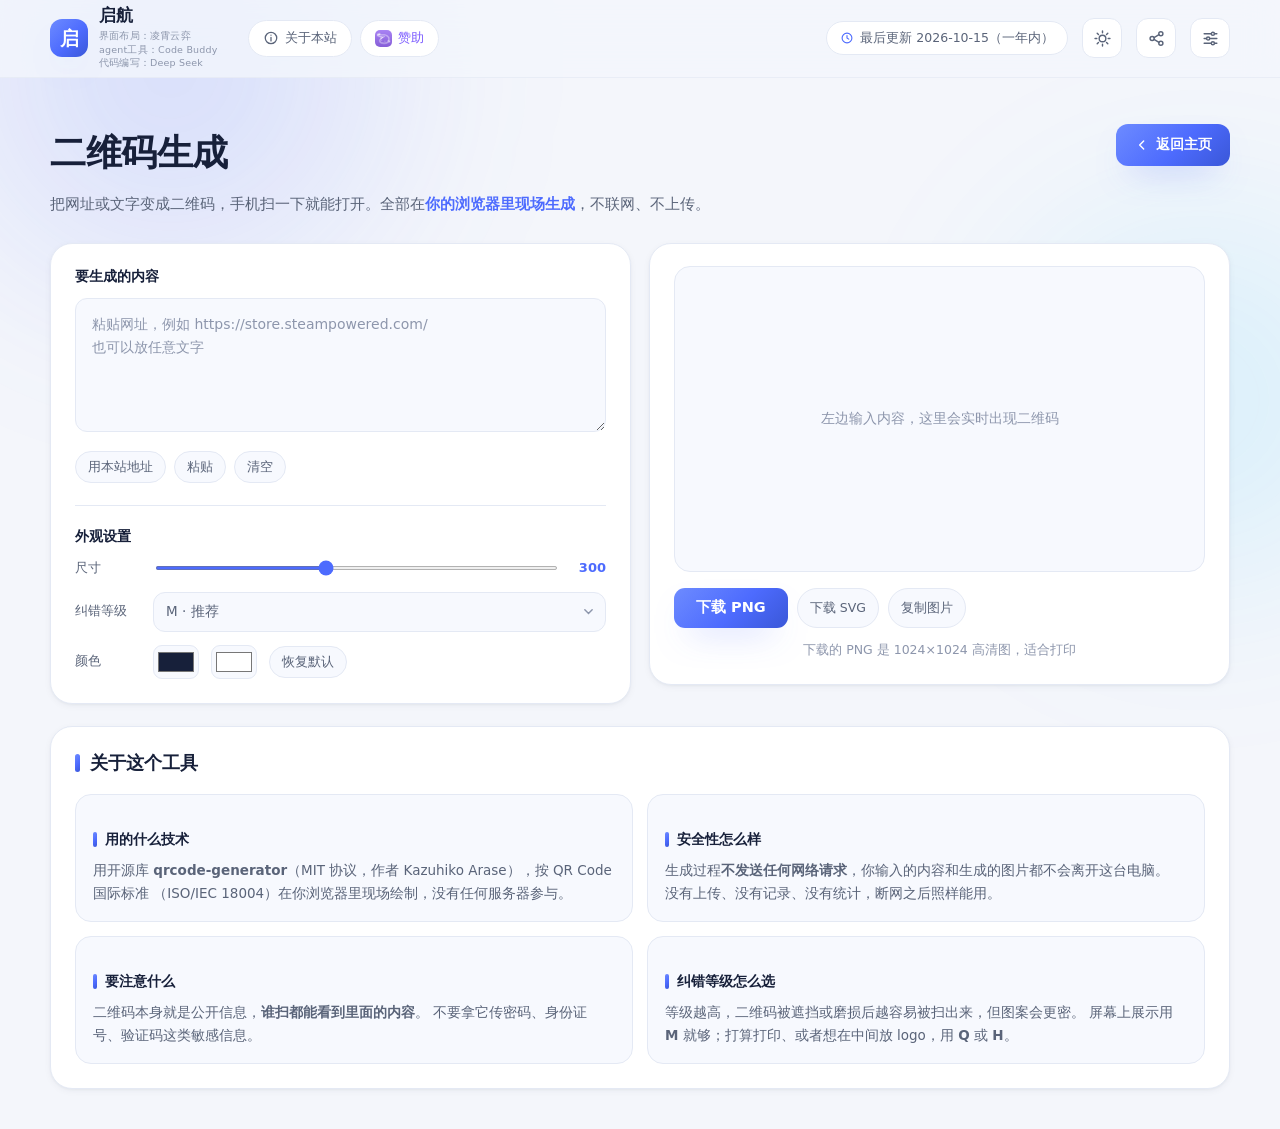
==== commit 60b5822c: "「其他网页」页转型成卡片列表，顺带收拾首屏与换算页 其他网页页 - 方向改了：从「只收不好找的官网」改成尽量多收，不挑好不好搜 - 不再按国内/国外分组成两块，改成每个条目名字后面挂个小标签   （「" ====
--- a/qr.html
+++ b/qr.html
@@ -7,8 +7,8 @@
 <meta name="description" content="离线二维码生成：把网址或文字变成二维码，纯浏览器本地生成，不联网也不上传。" />
 <meta name="theme-color" content="#4D6BFE" />
 <link rel="icon" type="image/svg+xml" href="assets/favicon.svg" />
-<link rel="stylesheet" href="css/style.css?v=20261015a" />
-<link rel="stylesheet" href="css/qr.css?v=20261015a" />
+<link rel="stylesheet" href="css/style.css?v=20261015m" />
+<link rel="stylesheet" href="css/qr.css?v=20261015m" />
 </head>
 <body>
 <div class="bg-decor" aria-hidden="true">
@@ -20,8 +20,16 @@
 
 <main class="wrap qr-main">
   <section class="qr-head">
-    <h1>二维码生成</h1>
-    <p>把网址或文字变成二维码，手机扫一下就能打开。全部在<b>你的浏览器里现场生成</b>，不联网、不上传。</p>
+    <div class="page-head">
+      <div class="page-head-text">
+        <h1>二维码生成</h1>
+        <p>把网址或文字变成二维码，手机扫一下就能打开。全部在<b>你的浏览器里现场生成</b>，不联网、不上传。</p>
+      </div>
+      <a class="back-home" href="index.html">
+        <svg viewBox="0 0 24 24" width="16" height="16" fill="none" stroke="currentColor" stroke-width="2.1" stroke-linecap="round" stroke-linejoin="round"><path d="M14.5 6l-6 6 6 6"/></svg>
+        <span>返回主页</span>
+      </a>
+    </div>
   </section>
 
   <section class="qr-grid">
@@ -107,18 +115,11 @@
   </section>
 </main>
 
-<footer class="footer">
-  <div class="wrap footer-inner">
-    <span>启航 · 二维码生成</span>
-    <span class="footer-tip">纯前端离线生成，不收集任何数据</span>
-  </div>
-</footer>
-
 <div class="toast" id="toast" hidden></div>
 
-<script src="js/data.js?v=20261015a"></script>
-<script src="assets/js/qrcode.min.js?v=20261015a"></script>
-<script src="js/qr.js?v=20261015a"></script>
-<script src="js/topbar.js?v=20261015a"></script>
+<script src="js/data.js?v=20261015m"></script>
+<script src="assets/js/qrcode.min.js?v=20261015m"></script>
+<script src="js/qr.js?v=20261015m"></script>
+<script src="js/topbar.js?v=20261015m"></script>
 </body>
 </html>
--- a/css/style.css
+++ b/css/style.css
@@ -102,6 +102,38 @@
    ============================================================ */
 .wrap { width: calc(100% - var(--gutter) * 2); margin-inline: auto; }
 
+/* ============================================================
+   次级页的页头 —— 标题 + 一句介绍，右侧一个「返回主页」
+   ------------------------------------------------------------
+   除了首页，其余页面左上角都有这么一段介绍。统一配一个显眼的
+   返回入口（顶栏那两个导航已经撤了，回来得有个明确的落点）。
+   各页的 h1 / p 样式还归各自的样式表，这里只管这一行的排布。
+   ============================================================ */
+.page-head {
+  display: flex;
+  align-items: flex-start;
+  justify-content: space-between;
+  gap: 24px;
+}
+.page-head-text { min-width: 0; }
+
+.back-home {
+  flex: none;
+  display: inline-flex; align-items: center; gap: 6px;
+  padding: 10px 18px; border-radius: var(--r-sm);
+  font-size: 13.5px; font-weight: 600; color: #fff;
+  background: var(--brand-grad); box-shadow: var(--shadow-brand);
+  transition: transform .18s, filter .18s;
+}
+.back-home:hover { transform: translateY(-1px); filter: brightness(1.07); }
+.back-home:active { transform: translateY(0); }
+
+/* 手机上标题和按钮挤一行会互相压，改成上下排 */
+@media (max-width: 720px) {
+  .page-head { flex-direction: column; align-items: stretch; gap: 14px; }
+  .back-home { align-self: flex-start; }
+}
+
 :focus-visible {
   outline: 2px solid var(--brand);
   outline-offset: 2px;
@@ -168,6 +200,11 @@
 .top-btn img { width: 17px; height: 17px; border-radius: 5px; flex: none; }
 .top-btn.is-sponsor { color: #7c5cff; }
 .top-btn.is-sponsor:hover { color: #fff; background: linear-gradient(135deg, #8f6dff, #6a45f5); border-color: transparent; }
+
+/* 顶栏右侧那一组（最后更新 + 深浅色 / 分享 / 设置）——
+   自己撑到最右边。原来这个 margin-left: auto 挂在 .topnav 上，
+   导航一撤就没人推了，整组会缩在左边、右边空一大条。 */
+.top-right { margin-left: auto; display: flex; align-items: center; gap: 14px; }
 
 .topnav { display: flex; gap: 4px; margin-left: auto; }
 
@@ -954,37 +991,130 @@
 }
 .conv-select:focus { border-color: var(--brand); }
 
+/* 两个输入框中间那个「互换」——
+   原来是 40×40 的小圆钮，夹在两个大控件中间显得没分量。
+   改成和两侧等高、方形带圆角：高度 align-self: stretch 跟两侧那一列走，
+   宽度写死（两侧 = 输入框 45 + 间隙 8 + 下拉 45 = 98）。
+   本来想用 aspect-ratio 让它自己算成方的，但 flex item 的宽度由
+   flex-basis 决定，aspect-ratio 插不上手 —— 实测宽度只有 31px。 */
 .swap-btn {
-  flex: none; width: 40px; height: 40px; border-radius: 50%;
+  flex: none;
+  align-self: stretch;
+  width: 98px;
   display: grid; place-items: center;
+  border-radius: var(--r-md);
   color: var(--brand); background: var(--brand-tint);
   border: 1px solid var(--brand-tint-2);
-  align-self: center;
   transition: all .2s;
 }
 .swap-btn:hover { background: var(--brand); color: #fff; transform: rotate(180deg); }
 .swap-btn:active { transform: rotate(180deg) scale(.92); }
 
+/* ---------- 单位 / 汇率：两个换算区上下叠着 ----------
+   原来这里是两个 tab，一次只能看一个；现在两块同时在，
+   中间一个按钮点一下换上下位置。 */
+.conv-stack { display: flex; flex-direction: column; gap: 14px; }
+.conv-block {
+  padding: 15px 17px 17px;
+  border-radius: var(--r-md);
+  background: var(--surface-2);
+  border: 1px solid var(--border);
+}
+
+/* 每一块自己的标题，钉在自己板块的左上角。
+   卡片头上原来那个「单位换算 / 汇率」大标题已经撤了 —— 两块各自有标题，
+   再在上面挂一个总标题就是重复，还多占一行高度。 */
+.conv-block-head {
+  display: flex; align-items: baseline; flex-wrap: wrap; gap: 4px 10px;
+  margin-bottom: 14px;
+}
+.conv-block-head h3 { margin: 0; font-size: 17px; font-weight: 800; letter-spacing: -.2px; }
+.conv-block-head span { font-size: 12.5px; color: var(--text-3); }
+
+/* 两个换算区中间那个按钮。
+   用淡蓝打底、蓝字 —— 上面一块、下面一块都是浅灰白底，
+   夹在中间再来一块灰的，一眼扫过去分不出「这是按钮」还是「这是又一块面板」。
+   悬停再深一档，字翻成白的。 */
+.conv-swap {
+  display: flex; align-items: center; justify-content: center; gap: 8px;
+  padding: 9px 20px; border-radius: 999px;
+  font-size: 13px; font-weight: 700;
+  color: #fff;
+  background: var(--brand);
+  border: 1px solid transparent;
+  box-shadow: 0 6px 16px -10px rgba(77, 107, 254, .9);
+  transition: background .18s, box-shadow .18s, transform .18s;
+}
+.conv-swap:hover { background: #3350E0; box-shadow: 0 10px 22px -10px rgba(77, 107, 254, 1); }
+.conv-swap:active { transform: scale(.985); }
+.conv-swap svg { flex: none; }
+
+/* ---------- 「单位 / 汇率换算」这一页压一压高度 ----------
+   两块换算区 + 汇率来源那一大段说明本来就长，去掉页头那句之后还差一截，
+   一进页面就出滚动条。这里把内边距和行距统一收一档 —— 只对 unit 这一页生效，
+   别的工具页照旧。 */
+[data-tool-panel="unit"] .tw-card { padding: 16px 18px 18px; }
+[data-tool-panel="unit"] .conv-stack { gap: 8px; }
+[data-tool-panel="unit"] .conv-block { padding: 12px 14px 13px; }
+[data-tool-panel="unit"] .conv-block-head { margin-bottom: 10px; }
+[data-tool-panel="unit"] .conv-block-head h3 { font-size: 16px; }
+[data-tool-panel="unit"] .unit-cats { margin-bottom: 12px; }
+[data-tool-panel="unit"] .tool-note { margin-top: 10px; }
+[data-tool-panel="unit"] .fx-quick { margin-top: 10px; }
+[data-tool-panel="unit"] .fx-src { margin-top: 14px; padding: 12px 14px; }
+/* 输入框和下拉各收 6 / 4 像素。中间那个互换按钮的宽度是按这两行
+   「输入框 44 + 间隙 8 + 下拉 36 = 88」算出来的，改高度就得跟着改宽度 */
+[data-tool-panel="unit"] .conv-input { height: 44px; font-size: 17px; }
+[data-tool-panel="unit"] .conv-select { height: 36px; }
+[data-tool-panel="unit"] .swap-btn { width: 88px; }
+
 .tool-note { margin-top: 14px; font-size: 12.5px; color: var(--text-3); }
-.fx-quick { display: flex; flex-wrap: wrap; gap: 7px; margin-top: 14px; }
+/* 没话说的时候别占着一行高度（汇率那个 #fxNote 平时就是空的，
+   只在「正在获取…」和取不到时报错时才出场） */
+.tool-note:empty { display: none; }
+/* 快捷换算：两个板块横着并排，板块里的条目竖着列。
+   组标题交代了「谁兑谁」，条目上就只留目标货币和数字。 */
+.fx-quick { display: flex; flex-wrap: wrap; gap: 10px; margin-top: 14px; }
+/* 板块按内容宽度站住，别各占一半 —— 撑满整行的话，
+   左边「人民币」、右边「6.7065」中间拉开 400 多像素，读起来要来回找 */
+.fx-quick-group {
+  flex: 0 1 220px; min-width: 0;
+  display: flex; flex-direction: column; gap: 6px;
+}
+.fx-quick-title { font-size: 12px; font-weight: 600; color: var(--text-3); }
 .fx-chip {
+  display: flex; align-items: center; justify-content: space-between; gap: 10px;
   padding: 5px 12px; border-radius: 999px; font-size: 12.5px;
-  background: var(--surface-2); border: 1px solid var(--border); color: var(--text-2);
+  background: var(--surface); border: 1px solid var(--border); color: var(--text-2);
+  text-align: left;
 }
 .fx-chip:hover { color: var(--brand); border-color: var(--brand-soft); }
-.fx-chip b { font-weight: 600; color: var(--text); margin-left: 4px; }
-
-/* 汇率数据来源说明 */
+.fx-chip b { font-weight: 600; color: var(--text); font-variant-numeric: tabular-nums; }
+.fx-chip:hover b { color: var(--brand); }
+
+/* 汇率数据来源说明 —— 比上下两块再深一档，
+   一眼能分出「这是说明文字」而不是又一个操作区。 */
 .fx-src {
-  margin-top: 16px;
+  margin-top: 18px;
   padding: 15px 17px 16px;
   border-radius: var(--r-sm);
-  background: var(--surface-2);
-  border: 1px solid var(--border);
+  background: var(--surface-3);
+  border: 1px solid var(--border-strong);
   font-size: 12.5px;
   line-height: 1.8;
   color: var(--text-3);
 }
+
+/* 「数据仅供参考…」和右边那串时间同一行 —— 时间本来就是脚注，
+   单独占一行只是白多一行高度。窄了会自动折下去。 */
+.fx-src-foot {
+  display: flex; align-items: baseline; justify-content: space-between;
+  gap: 6px 18px; flex-wrap: wrap;
+  margin-top: 8px;
+}
+.fx-src-foot p { margin: 0; }
+/* 要比 .fx-src p + p 那条更具体，否则会被它加上 8px 的段间距 */
+.fx-src .fx-src-foot p + p { margin-top: 0; }
 .fx-src-head {
   display: flex; align-items: center; gap: 7px;
   margin-bottom: 9px;
@@ -1000,11 +1130,9 @@
 .fx-src a { color: var(--brand); }
 .fx-src a:hover { text-decoration: underline; }
 .fx-src-warn { color: var(--text-3); }
-.fx-src-time {
-  font-variant-numeric: tabular-nums;
-  padding-top: 8px;
-  border-top: 1px dashed var(--border);
-}
+/* 时间那串现在和「数据仅供参考」同一行，不再自己占一行、也就不需要
+   上面那条虚线和 padding 了 */
+.fx-src-time { font-variant-numeric: tabular-nums; white-space: nowrap; }
 
 /* 待办 */
 .todo-add { display: flex; gap: 10px; }
@@ -1704,9 +1832,13 @@
   font-size: 14px; line-height: 1.75;
 }
 
-/* 条目数不定：一条占满整行，两条并排，三条以上自动排成两列。
-   原来写死 1fr 1fr —— 只剩一条时它只占左半边，右边空一块。 */
-.about-grid { display: grid; grid-template-columns: repeat(auto-fit, minmax(300px, 1fr)); gap: 14px; margin-top: 16px; }
+.about-grid { display: grid; grid-template-columns: 1fr 1fr; gap: 14px; margin-top: 16px; }
+
+/* 「关于本站」弹窗里那个网格（#aboutGrid）条目数不定，不能写死两列：
+   原来 1fr 1fr，只剩一条时它只占左半边、右边空一块。
+   注意别改上面的 .about-grid —— qr.html 页里那块「关于二维码」用的是同一个类名，
+   这里用 id 限定，免得顺手把那一页也改了。 */
+#aboutGrid { grid-template-columns: repeat(auto-fit, minmax(300px, 1fr)); }
 .about-item {
   padding: 15px 17px;
   border-radius: var(--r-md);
@@ -1742,6 +1874,14 @@
 }
 .about-credit svg { flex: none; }
 .about-credit[hidden] { display: none; }
+
+/* lead / 板块 / 标签这几块有没有内容由 data.js 决定（js/topbar.js 按需 hidden）。
+   #aboutGrid 和 .about-tags 是 grid / flex 容器 —— 会盖掉 hidden 自带的
+   display: none，所以得显式补一条，否则空着的那块照样占着 margin。
+   这里同样用 #aboutGrid 而不是 .about-grid：那个类名 qr.html 页也在用。 */
+.about-lead[hidden],
+#aboutGrid[hidden],
+.about-tags[hidden] { display: none; }
 
 .about-links {
   display: flex; flex-wrap: wrap; gap: 12px;
@@ -1796,8 +1936,10 @@
   .weather { max-width: none; }
   .conv-row { flex-wrap: wrap; }
   .conv-col { flex: 1 1 100%; }
-  .swap-btn { margin: -4px auto; transform: rotate(90deg); }
-  .swap-btn:hover { transform: rotate(270deg); }
+  /* 窄屏下两个输入框上下排，互换按钮独占一行 —— 这时候再跟两侧等高
+     会把它拉成一条横的长方形，所以宽高都写死、align-self 收回来，保持正方形 */
+  .swap-btn { margin: -4px auto; align-self: center; width: 58px; height: 58px; }
+  .swap-btn:hover { transform: rotate(180deg); }
   .section { margin-top: 46px; }
   .modal-mask { padding: 10px; }
   .modal { max-height: 94vh; border-radius: 20px; }
@@ -1855,11 +1997,24 @@
 .hero-block {
   /* 搜索块占大头：下面两块是入口，这块是主战场，而且搜索面板要有地方展开 */
   flex: 1.5; min-height: 420px;
-  padding: 24px 34px 18px;
+  /* 上下左右内边距各拎成一个变量：右角那条「更多官网」要按它们对齐
+     （上边和天气齐、下边和板块底齐），而每个断点这四个数都不一样，
+     写死的话矮窗口下按钮会戳出去几个像素。 */
+  --hero-pad-x: 34px;
+  --hero-pad-y: 24px;
+  /* 右角那条「更多官网」占的宽度。底下「猜你需要」那两行要按它留白，
+     不然芯片会横穿到按钮上面去（按钮是绝对定位的，不占流）。 */
+  --hero-rail: 200px;
+  position: relative;              /* 右角 .hb-side 的定位基准 */
+  padding: var(--hero-pad-y) var(--hero-pad-x) 18px;
   border-radius: 22px;
   display: flex; flex-direction: column;
   color: #fff;
-  background: linear-gradient(135deg, #3D5AFE 0%, #6C8CFF 62%, #8FA8FF 100%);
+  /* 底色比原来淡一档：右边那条「更多官网」是从板块色渐变到深色的，
+     板块本身太饱和的话，按钮左半边直接融进底色、整条按钮就「消失」了。
+     淡下去之后按钮立住了，同时它仍是三块里最显眼的一块 ——
+     比起下面那两块浅紫 / 浅绿，这一整块蓝还是最抢眼的。 */
+  background: linear-gradient(135deg, #5C76FF 0%, #8AA2FF 62%, #A9BCFF 100%);
   box-shadow: 0 20px 48px -24px rgba(61, 90, 254, .62);
 }
 
@@ -1873,13 +2028,36 @@
    两翼宽度差会让「搜索」偏离中轴线（问候比天气窄一截），
    .hb-hi 的 min-width 由 js/app.js 的 syncHeroWings() 补到和天气一样宽，
    前提是补完还剩得下中间那组。窄屏（≤980px）走文末的媒体查询。 */
+/* 「问候 ┊ 搜索 ┊ 占位」一行，只占内容高度。
+   以前这里是 flex: 1 —— 一撑满，「猜你需要 / 收藏网址」就被一路顶到块底，
+   和搜索框之间空出 170 多像素。 */
 .hb-row {
+  flex: none;
   display: flex;
   align-items: flex-start;
   gap: 24px;
 }
 .hb-hi { flex: none; min-width: 0; }
 .hb-center { flex: 1; min-width: 0; }
+/* 右角的空占位（宽度由 syncHeroWings() 补齐，和天气一样宽）——
+   中间那组要夹在「问候」和「天气」正中间，右列就得占住位置 */
+.hb-hold { flex: none; }
+
+/* 右角：绝对定位，跨整个搜索块。
+   天气在上、「更多官网」竖着撑满剩下的，一路到底。
+   绝对定位是为了让它不受 .hb-row 的高度限制 —— 那条按钮要高，
+   而上面那行又不能跟着变高（变高就把「猜你需要」推下去了）。 */
+.hb-side {
+  position: absolute;
+  top: var(--hero-pad-y);
+  right: 0;
+  bottom: var(--hero-pad-y);
+  display: flex; flex-direction: column;
+  gap: 12px;
+  align-items: flex-end;
+}
+.hb-side .wx { flex: none; margin-right: var(--hero-pad-x); }   /* 天气留在内边距里 */
+.hb-side .apps-more { flex: 1; margin-right: 0; }               /* 按钮贴到板块右边缘 */
 .hb-hi { min-width: 0; }
 .hb-hello {
   display: inline-flex; align-items: center; gap: 6px;
@@ -1954,7 +2132,14 @@
 
 /* 第三层：猜你需要（原来的「常用直达」改成横滑条）。
    紧跟搜索区往下排，不推到块底部 —— 块底下那块空档留给「收藏网址」。 */
-.apps { margin-top: 22px; display: flex; align-items: center; gap: 12px; }
+/* 右边留出右角那条按钮的宽度 —— 它是绝对定位的，不占流，
+   不留白的话「猜你需要」的芯片会一路横穿到按钮上面。
+   留下的空间窄一点没关系，那一排本来就是横向滚动的。 */
+.apps {
+  margin-top: 22px; flex: none;
+  padding-right: calc(var(--hero-pad-x) + var(--hero-rail) + 20px);
+  display: flex; align-items: center; gap: 12px;
+}
 .apps[hidden] { display: none; }
 /* 「猜你需要：」「收藏网址：」—— 这两行是整块区域的分类标题，
    字号往上提了一档、加了字重，不然缩在那一排白胶囊旁边像句小字注释。 */
@@ -1979,8 +2164,27 @@
 }
 .app:hover { transform: translateY(-2px); box-shadow: 0 10px 22px -12px rgba(11, 24, 74, .55); }
 .app .site-ico { flex: none; width: 24px; height: 24px; border-radius: 50%; font-size: 11px; }
-.apps-more { flex: none; font-size: 13px; font-weight: 600; color: rgba(255, 255, 255, .8); }
-.apps-more:hover { color: #fff; }
+/* ============================================================
+   三个「更多…」大按钮
+   ------------------------------------------------------------
+   统一做成竖长条：宽度固定 92px，高度撑满各自板块剩下的那截。
+   渐变方向和板块一致 —— 搜索块是深蓝底，按钮走「上浅蓝 → 下深蓝」；
+   预设 / 工具是浅底，按钮走「浅紫 → 深紫」「浅绿 → 深绿」（见 .pw-go）。
+   文字竖排：92px 宽横着放不下「更多提示词」五个字。
+   ============================================================ */
+.apps-more {
+  flex: 1; width: 200px; min-height: 0;
+  display: flex; align-items: center; justify-content: center;
+  writing-mode: vertical-rl; letter-spacing: 4px;
+  border-radius: var(--r-md) 0 0 var(--r-md);   /* 右边和板块齐平，不圆 */
+  font-size: 15px; font-weight: 700; color: #fff;
+  /* 左端就是板块底色的那个蓝，往右一路压深 ——
+     板块本身已经调淡了，这条才立得出来 */
+  background: linear-gradient(90deg, #A9BCFF 0%, #6E86FF 42%, #2E48C8 100%);
+  box-shadow: -10px 0 26px -12px rgba(11, 24, 74, .75);
+  transition: filter .2s;
+}
+.apps-more:hover { filter: brightness(1.08); }
 
 /* 「收藏网址」那行 —— 轨道现在是空的，给个最小高度让它和上一行等高，
    不然只有孤零零一个标签，看着像没加载出来。往 #favGrid 里塞东西就自然撑开。 */
@@ -1993,13 +2197,38 @@
   display: grid; grid-template-columns: repeat(2, minmax(0, 1fr));
   gap: 18px;
 }
-.pw { min-width: 0; padding: 22px 26px; border-radius: 22px; display: flex; flex-direction: column; }
+/* 两块卡片改成「内容占左边、按钮占右边一整条」——
+   按钮要撑到和板块一样高，就不能再挤在标题那一行里。
+   用绝对定位把它钉在右边缘：这样它才真正贴满卡片（上下右三面都不留缝）。 */
+.pw {
+  position: relative;
+  min-width: 0;
+  padding: 22px 26px;
+  padding-right: 226px;       /* 26 + 200 的按钮位 */
+  border-radius: 22px;
+  overflow: hidden;           /* 按钮顶到卡片圆角上，靠它裁一下 */
+  display: flex; flex-direction: column;
+}
 .pw-preset { background: #E7ECFF; color: #2C3A7E; }
 .pw-tool { background: #DBF2EB; color: #12514A; }
-.pw-head { display: flex; align-items: baseline; gap: 12px; }
+
+.pw-head { display: flex; align-items: center; gap: 12px; }
 .pw-head h2 { margin: 0; font-size: 27px; font-weight: 800; letter-spacing: -.4px; }
-.pw-go { margin-left: auto; font-size: 13px; font-weight: 600; opacity: .72; }
-.pw-go:hover { opacity: 1; }
+
+/* 板块右侧那一整条。文字竖排：这条只有 130px 宽，横着放不下「更多提示词」。
+   渐变的**最浅那头就是板块底色**（预设 #E7ECFF / 工具 #DBF2EB），
+   方向从左到右 —— 左边和卡片融成一片，往右越来越深，像卡片自己长出来的。 */
+.pw-go {
+  position: absolute; top: 0; right: 0; bottom: 0;
+  width: 200px;
+  display: flex; align-items: center; justify-content: center;
+  writing-mode: vertical-rl; letter-spacing: 4px;
+  font-size: 15px; font-weight: 700; color: #fff;
+  transition: filter .2s;
+}
+.pw-preset .pw-go { background: linear-gradient(90deg, #E7ECFF 0%, #8B96CE 42%, #2C3A7E 100%); }
+.pw-tool .pw-go { background: linear-gradient(90deg, #DBF2EB 0%, #5AAE96 42%, #12514A 100%); }
+.pw-go:hover { filter: brightness(1.05); }
 .pw-sub { margin: 8px 0 0; font-size: 14px; opacity: .82; }
 /* 标签推到底部，两块高度不一样时也对得齐 */
 .pw-chips { margin-top: auto; padding-top: 16px; display: flex; flex-wrap: wrap; gap: 8px; }
@@ -2040,20 +2269,22 @@
        下面   搜索那组（标题 + 标语 + 框）整组居中 */
 @media (max-width: 980px) {
   .home-top { min-height: 0; }
-  .hero-block { flex: none; padding: 22px 20px; }
+  .hero-block { flex: none; --hero-pad-x: 20px; --hero-pad-y: 22px; --hero-rail: 130px; padding: 22px 20px; }
 
   .hb-row {
     display: grid;
     grid-template-columns: minmax(0, 1fr) auto;
     grid-template-areas:
-      "greet  wx"
+      "greet  hold"
       "center center";
     gap: 14px 16px;
     align-items: start;
   }
   .hb-hi { grid-area: greet; }
-  .wx { grid-area: wx; }
   .hb-center { grid-area: center; }
+  /* 窄屏的天气缩成右上角一个方块（见下面的 .wx），
+     占位照着同样尺寸来，中间那组才不偏 */
+  .hb-hold { grid-area: hold; width: 100px; }
 
   .hb-title { margin-top: 16px; font-size: 34px; letter-spacing: 5px; text-indent: 5px; }
   .hb-h1 { font-size: 23px; }
@@ -2069,12 +2300,22 @@
 
   .apps { flex-wrap: wrap; }
   .pw-row { grid-template-columns: 1fr; }
-  .pw { min-height: 0; padding: 20px 22px; }
+  /* 按钮尺寸手机端保持不变，但卡片右边得照样给它让出位置 ——
+     不写这一条的话 padding-right 会被上面撑成 22px，chips 压到按钮底下 */
+  .pw { min-height: 0; padding: 20px 156px 20px 22px; }
+  .pw-go { width: 130px; }
   .pw-chips { margin-top: 16px; }
+
+  /* 手机上「更多官网」继续竖着（和桌面一致，用户按这个尺寸要的）。
+     给个明确宽度和最小高度，不然竖排下会被压成一条、文字挤成一团。 */
+  .apps-more {
+    flex: 1; width: 130px; min-height: 132px;
+    border-radius: var(--r-md) 0 0 var(--r-md);
+  }
 }
 
 @media (max-width: 560px) {
-  .hero-block { padding: 20px 16px; }
+  .hero-block { --hero-pad-x: 16px; --hero-pad-y: 20px; padding: 20px 16px; }
   .hb-title { font-size: 28px; letter-spacing: 4px; text-indent: 4px; }
   .hb-sub { font-size: 13.5px; }
   .hb-clock .clock { font-size: 27px; }
@@ -2144,7 +2385,7 @@
    在 768p 这类笔记本上也能不滚动。 */
 @media (max-height: 820px) {
   .home-top { gap: 14px; padding: 14px 0; }
-  .hero-block { min-height: 300px; padding: 16px 28px 14px; }
+  .hero-block { min-height: 300px; --hero-pad-x: 28px; --hero-pad-y: 16px; padding: 16px 28px 14px; }
   .hb-h1 { margin-top: 6px; font-size: 22px; }
   .hb-date { margin-top: 6px; }
   .hb-clock .clock { font-size: 26px; }
@@ -2173,7 +2414,7 @@
 /* 更矮的窗口（768p 笔记本等）再压一档，目标一样是一屏放下 */
 @media (max-height: 700px) {
   .home-top { gap: 12px; padding: 12px 0; }
-  .hero-block { min-height: 226px; padding: 14px 26px 12px; }
+  .hero-block { min-height: 226px; --hero-pad-x: 26px; --hero-pad-y: 14px; padding: 14px 26px 12px; }
   .hb-h1 { font-size: 20px; margin-top: 5px; }
   .hb-date { margin-top: 5px; font-size: 12.5px; }
   .hb-clock .clock { font-size: 23px; }
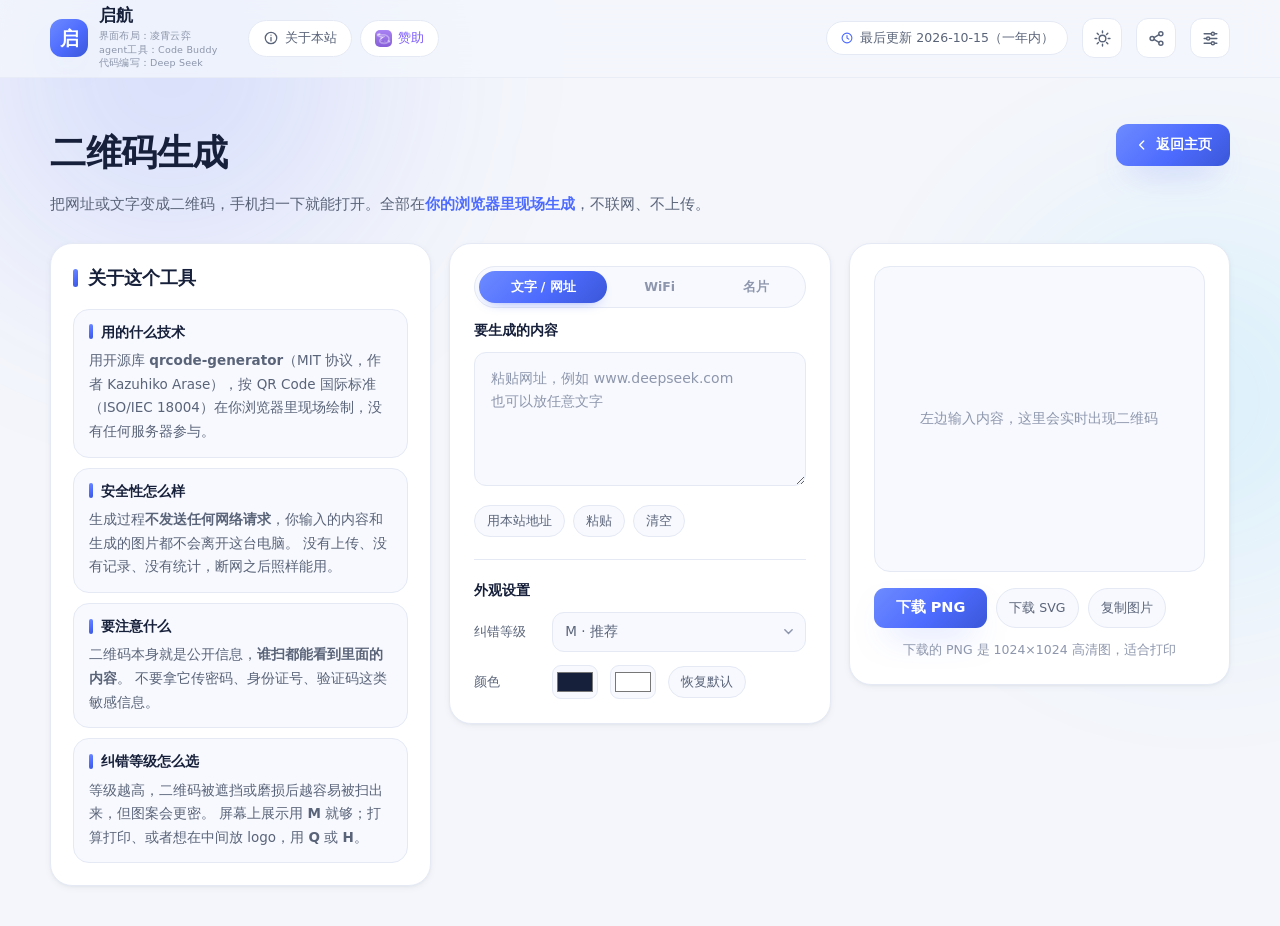
==== commit 4853eabb: "优化手机端首屏、二维码支持 WiFi/名片、首页撤下分享海报 手机端首次打开卡顿的三个原因分开处理：  1. 图标改成就近加载。图标原本是离屏加载、成功后再插进 DOM 的，    所以 img.lo" ====
--- a/qr.html
+++ b/qr.html
@@ -7,8 +7,8 @@
 <meta name="description" content="离线二维码生成：把网址或文字变成二维码，纯浏览器本地生成，不联网也不上传。" />
 <meta name="theme-color" content="#4D6BFE" />
 <link rel="icon" type="image/svg+xml" href="assets/favicon.svg" />
-<link rel="stylesheet" href="css/style.css?v=20261015m" />
-<link rel="stylesheet" href="css/qr.css?v=20261015m" />
+<link rel="stylesheet" href="css/style.css?v=20261016w" />
+<link rel="stylesheet" href="css/qr.css?v=20261016w" />
 </head>
 <body>
 <div class="bg-decor" aria-hidden="true">
@@ -35,24 +35,79 @@
   <section class="qr-grid">
     <div class="card qr-panel">
       <div class="qr-block">
+        <!-- 内容类型：二维码不只能装网址。
+             WiFi 和名片都走标准格式，手机相机扫一下能直接连网 / 存联系人，
+             不用装任何 App。 -->
+        <div class="qr-kinds" id="qrKinds">
+          <button class="qr-kind is-on" type="button" data-kind="text">文字 / 网址</button>
+          <button class="qr-kind" type="button" data-kind="wifi">WiFi</button>
+          <button class="qr-kind" type="button" data-kind="vcard">名片</button>
+        </div>
+
         <label class="qr-label" for="qrText">要生成的内容</label>
         <textarea id="qrText" class="qr-text" spellcheck="false"
-          placeholder="粘贴网址，例如 https://store.steampowered.com/&#10;也可以放任意文字"></textarea>
-        <div class="qr-chips">
+          placeholder="粘贴网址，例如 www.deepseek.com&#10;也可以放任意文字"></textarea>
+        <div class="qr-chips" id="qrTextChips">
           <button class="mini-btn" id="qrSiteUrl" type="button">用本站地址</button>
           <button class="mini-btn" id="qrPaste" type="button">粘贴</button>
           <button class="mini-btn" id="qrClear" type="button">清空</button>
+        </div>
+
+        <!-- WiFi：扫一下自动连，不用念一长串密码 -->
+        <div class="qr-form" id="qrWifiForm" hidden>
+          <label class="qr-field">
+            <span>网络名称（SSID）</span>
+            <input id="qrWifiSsid" type="text" autocomplete="off" spellcheck="false"
+                   placeholder="家里 WiFi 的名字，区分大小写" />
+          </label>
+          <label class="qr-field">
+            <span>密码</span>
+            <input id="qrWifiPass" type="text" autocomplete="off" spellcheck="false"
+                   placeholder="留空表示开放网络" />
+          </label>
+          <label class="qr-field">
+            <span>加密方式</span>
+            <select id="qrWifiType" class="conv-select">
+              <option value="WPA" selected>WPA / WPA2 / WPA3 · 绝大多数路由器</option>
+              <option value="WEP">WEP · 老设备</option>
+              <option value="nopass">不加密</option>
+            </select>
+          </label>
+          <p class="qr-form-tip">手机自带相机对着二维码扫一下就能连上，不用输密码。</p>
+        </div>
+
+        <!-- 名片：vCard 标准格式，扫一下直接存进通讯录 -->
+        <div class="qr-form" id="qrVcardForm" hidden>
+          <label class="qr-field">
+            <span>姓名</span>
+            <input id="qrVName" type="text" autocomplete="off" placeholder="必填" />
+          </label>
+          <label class="qr-field">
+            <span>电话</span>
+            <input id="qrVTel" type="tel" autocomplete="off" placeholder="选填" />
+          </label>
+          <label class="qr-field">
+            <span>邮箱</span>
+            <input id="qrVEmail" type="email" autocomplete="off" placeholder="选填" />
+          </label>
+          <label class="qr-field">
+            <span>公司 / 职位</span>
+            <input id="qrVOrg" type="text" autocomplete="off" placeholder="选填" />
+          </label>
+          <label class="qr-field">
+            <span>网址</span>
+            <input id="qrVUrl" type="text" autocomplete="off" placeholder="选填" />
+          </label>
+          <p class="qr-form-tip">扫出来是「添加联系人」，比手打一遍省事。</p>
         </div>
       </div>
 
       <div class="qr-block">
         <span class="qr-label">外观设置</span>
 
-        <div class="qr-row">
-          <span class="qr-row-label">尺寸</span>
-          <input type="range" id="qrSize" min="140" max="520" step="20" value="300" />
-          <b id="qrSizeVal">300</b>
-        </div>
+        <!-- 「尺寸」滑块去掉了：二维码在页面上只是个示意，
+             实际下载的是固定 1024×1024 的高清图，调它不影响导出结果，
+             摆在那里只会让人以为下载的图也跟着变。 -->
 
         <div class="qr-row">
           <span class="qr-row-label">纠错等级</span>
@@ -86,40 +141,42 @@
       </div>
       <p class="qr-note" id="qrNote">下载的 PNG 是 1024×1024 高清图，适合打印</p>
     </div>
-  </section>
 
-  <section class="card qr-about">
-    <h2>关于这个工具</h2>
-    <div class="about-grid">
-      <div class="about-item">
-        <h4>用的什么技术</h4>
-        <p>用开源库 <b>qrcode-generator</b>（MIT 协议，作者 Kazuhiko Arase），按 QR Code 国际标准
-        （ISO/IEC 18004）在你浏览器里现场绘制，没有任何服务器参与。</p>
+    <!-- 说明这块原来横在页面最下面整一长条，现在挪进网格当第三列 ——
+         三块（输入 / 二维码 / 说明）均分整屏，不用来回滚。 -->
+    <section class="card qr-panel qr-about">
+      <h2>关于这个工具</h2>
+      <div class="about-grid">
+        <div class="about-item">
+          <h4>用的什么技术</h4>
+          <p>用开源库 <b>qrcode-generator</b>（MIT 协议，作者 Kazuhiko Arase），按 QR Code 国际标准
+          （ISO/IEC 18004）在你浏览器里现场绘制，没有任何服务器参与。</p>
+        </div>
+        <div class="about-item">
+          <h4>安全性怎么样</h4>
+          <p>生成过程<b>不发送任何网络请求</b>，你输入的内容和生成的图片都不会离开这台电脑。
+          没有上传、没有记录、没有统计，断网之后照样能用。</p>
+        </div>
+        <div class="about-item">
+          <h4>要注意什么</h4>
+          <p>二维码本身就是公开信息，<b>谁扫都能看到里面的内容</b>。
+          不要拿它传密码、身份证号、验证码这类敏感信息。</p>
+        </div>
+        <div class="about-item">
+          <h4>纠错等级怎么选</h4>
+          <p>等级越高，二维码被遮挡或磨损后越容易被扫出来，但图案会更密。
+          屏幕上展示用 <b>M</b> 就够；打算打印、或者想在中间放 logo，用 <b>Q</b> 或 <b>H</b>。</p>
+        </div>
       </div>
-      <div class="about-item">
-        <h4>安全性怎么样</h4>
-        <p>生成过程<b>不发送任何网络请求</b>，你输入的内容和生成的图片都不会离开这台电脑。
-        没有上传、没有记录、没有统计，断网之后照样能用。</p>
-      </div>
-      <div class="about-item">
-        <h4>要注意什么</h4>
-        <p>二维码本身就是公开信息，<b>谁扫都能看到里面的内容</b>。
-        不要拿它传密码、身份证号、验证码这类敏感信息。</p>
-      </div>
-      <div class="about-item">
-        <h4>纠错等级怎么选</h4>
-        <p>等级越高，二维码被遮挡或磨损后越容易被扫出来，但图案会更密。
-        屏幕上展示用 <b>M</b> 就够；打算打印、或者想在中间放 logo，用 <b>Q</b> 或 <b>H</b>。</p>
-      </div>
-    </div>
+    </section>
   </section>
 </main>
 
 <div class="toast" id="toast" hidden></div>
 
-<script src="js/data.js?v=20261015m"></script>
-<script src="assets/js/qrcode.min.js?v=20261015m"></script>
-<script src="js/qr.js?v=20261015m"></script>
-<script src="js/topbar.js?v=20261015m"></script>
+<script src="js/data.js?v=20261016w"></script>
+<script src="assets/js/qrcode.min.js?v=20261016w"></script>
+<script src="js/qr.js?v=20261016w"></script>
+<script src="js/topbar.js?v=20261016w"></script>
 </body>
 </html>
--- a/css/style.css
+++ b/css/style.css
@@ -237,7 +237,7 @@
 [data-theme="dark"] .ico-moon { display: block; }
 
 /* ---------- 首屏 ---------- */
-main { padding-bottom: 40px; }
+main { padding-bottom: 22px; }
 
 .hero {
   display: grid;
@@ -622,7 +622,18 @@
   box-shadow: var(--shadow-xs);
   transition: transform .2s, background .2s;
 }
-.site-ico img { width: 100%; height: 100%; object-fit: contain; padding: 6px; background: #fff; border-radius: inherit; }
+/* 图标是「先出现首字、再被图片替换」的，盒子尺寸本来就定死，不会抖。
+   这里再明确一下图片自身的盒模型，免得某些浏览器按图片原始尺寸闪一帧。 */
+.site-ico img {
+  display: block; width: 100%; height: 100%;
+  object-fit: contain; padding: 6px;
+  background: #fff; border-radius: inherit;
+}
+
+/* 弹窗里那张官网截图。容器高度是写死的（.modal-shot），
+   图本身再带一组 width/height 属性，浏览器在图片下载完之前
+   就能按 16:9 先把位置占住，不会整块往下弹一下。 */
+#modalImg { display: block; width: 100%; height: 100%; object-fit: cover; }
 [data-theme="dark"] .site-ico img { background: rgba(255,255,255,.92); }
 
 .site-text { min-width: 0; }
@@ -1127,6 +1138,9 @@
 .fx-src p { margin: 0; }
 .fx-src p + p { margin-top: 8px; }
 .fx-src b { color: var(--text-2); font-weight: 600; }
+/* 正文里的重点用品牌蓝 —— 「不是这台电脑算出来的」这种一句，
+   是整段里最需要被读到的，灰色加粗在 12.5px 的小字里几乎看不出区别 */
+.fx-src p b { color: var(--brand); font-weight: 700; }
 .fx-src a { color: var(--brand); }
 .fx-src a:hover { text-decoration: underline; }
 .fx-src-warn { color: var(--text-3); }
@@ -1193,6 +1207,36 @@
   transition: all .18s;
 }
 .mini-btn:hover { color: var(--brand); border-color: var(--brand-soft); background: var(--brand-tint); }
+
+/* 实心蓝的版本（「复制文本」「复制配置信息」「填入参考价」这些）。
+   默认那个是浅灰底，一页里放好几个的话，最该点的那个反而最不显眼。 */
+.mini-btn.is-brand {
+  color: #fff;
+  background: var(--brand-grad);
+  border-color: transparent;
+  box-shadow: 0 8px 18px -12px rgba(77, 107, 254, .95);
+}
+.mini-btn.is-brand:hover {
+  color: #fff;
+  border-color: transparent;
+  background: var(--brand-grad);
+  filter: brightness(1.08);
+}
+
+/* 浅蓝版：给「清空」这类有后果的按钮。
+   和上面那个一样显眼，但不会抢过主操作 —— 两个都做成实心蓝的话，
+   「复制」和「清空」长得一模一样，点错的概率就上来了。 */
+.mini-btn.is-brand-soft {
+  color: var(--brand);
+  background: var(--brand-tint);
+  border-color: var(--brand-tint-2);
+}
+.mini-btn.is-brand-soft:hover {
+  color: var(--brand);
+  background: var(--brand-tint);
+  border-color: var(--brand-soft);
+  filter: brightness(.97);
+}
 
 /* ---------- 最后更新徽章 ---------- */
 .updated {
@@ -1373,32 +1417,144 @@
 /* ---------- 字数 / Token / 费用 ---------- */
 .tool-wide { grid-column: 1 / -1; }
 
+/* 左右两块用 order 对调，不动 DOM 顺序（HTML 里还是先输入框后计算列，
+   读起来顺）：现在左边是 Token / 费用，右边是输入框。
+   统计那排和两个按钮已经挪到最底部、跨整宽（.cnt-foot）。 */
 .counter-grid {
   display: grid;
   grid-template-columns: minmax(0, 1.05fr) minmax(0, 1fr);
   gap: 24px;
-  align-items: start;
-}
-
-.cnt-text {
-  width: 100%;
-  min-height: 216px;
-  max-height: 460px;
-  padding: 14px 16px;
-  resize: vertical;
-  font: inherit;
-  font-size: 14px;
-  line-height: 1.7;
-  color: var(--text);
+  align-items: stretch;   /* 右列要和左列一样高，输入框才能一路撑到底 */
+}
+.counter-grid .calc-col { order: 1; }
+.counter-grid .cnt-col { order: 2; }
+
+/* 右列 = 输入框 + 统计 + 操作，三块竖着摞。
+   输入框吃满剩下的高度，统计和按钮保持原尺寸钉在下面。
+   字号和行高拎成变量：三层（行号 / 高亮层 / textarea）必须用同一套，
+   行号那列字号更小，但它照样得按正文的行高算，否则一行差几像素、几行就错开。 */
+.cnt-col {
+  display: flex; flex-direction: column; min-width: 0;
+  /* min-height: 0 是关键：grid item 默认 min-height: auto，
+     里面灌一大段文本会把这一格顶高，整页跟着往下长。
+     同一条规则也要给 .sc-src（快捷方式页那个代码框）。 */
+  min-height: 0;
+  --cnt-fs: 15px;
+  --cnt-lh: 25.5px;      /* 15 × 1.7 */
+}
+/* 输入框的高度锁死。
+   光写 min-height: 0 不够：grid 的行高是按各行 item 的 max-content 算的，
+   textarea 一灌长文就把那一行顶上去，整页跟着往下长。
+   所以高度直接写死（跟着视口走，上下限兜住），内容再多也在框内滚。 */
+.cnt-editor {
+  flex: none;
+  height: clamp(210px, calc(100vh - 470px), 520px);
+  overflow: hidden;
+}
+.cnt-pane { height: 100%; display: flex; flex-direction: column; overflow: hidden; }
+.cnt-text { flex: 1; height: 0; min-height: 0; overflow: auto; }
+
+.cnt-foot { flex: none; margin-top: 14px; }
+.cnt-foot .stat-grid { margin-top: 0; }
+
+/* ============================================================
+   输入区：行号 ┊ 高亮层 ┊ textarea 三层叠着
+   ------------------------------------------------------------
+   textarea 在最上面收输入，但 color 是 transparent ——
+   看得见的字其实是最下层那个 <pre> 画的，它按字符类型刷了底色。
+   三层必须共用同一套排版（字号 / 行高 / 内边距 / 换行规则），
+   差一个像素就会错位，所以下面这几个值都写成固定值、不跟着根字号走。
+   ============================================================ */
+.cnt-editor { display: flex; align-items: stretch; }
+
+/* 行号列。user-select: none —— 选不中、复制不会带出去。
+   行高写死成和非正文一样的 23.8px（14 × 1.7）：
+   不然 12px 的字号乘 1.7 得到 20.4，和正文一行差 3px，几行之后就全错开了。 */
+.cnt-gutter {
+  flex: none; width: 46px;
+  padding: 14px 9px 14px 0;
+  text-align: right;
+  font-size: 12.5px; line-height: var(--cnt-lh, 25.5px);
+  font-weight: 600;
+  font-variant-numeric: tabular-nums;
+  color: #6D28D9;          /* 和「行数」那张卡同一个紫，原来那点灰太淡了看不见 */
+  user-select: none; -webkit-user-select: none;
+  overflow: hidden;
+  background: var(--surface-3);
+  border: 1.5px solid var(--border);
+  border-right: 0;
+  border-radius: var(--r-sm) 0 0 var(--r-sm);
+}
+[data-theme="dark"] .cnt-gutter { color: #C4A9FB; }
+
+.cnt-pane {
+  position: relative;
+  flex: 1; min-width: 0;
   background: var(--surface-2);
   border: 1.5px solid var(--border);
-  border-radius: var(--r-sm);
-  outline: none;
+  border-radius: 0 var(--r-sm) var(--r-sm) 0;
   transition: border-color .18s, box-shadow .18s;
 }
+.cnt-pane:focus-within { border-color: var(--brand); box-shadow: 0 0 0 3px var(--brand-tint); }
+
+/* 底层：把文字连同底色一起画出来 */
+.cnt-hl {
+  position: absolute; inset: 0;
+  margin: 0;
+  padding: 14px 16px;
+  font: inherit; font-size: var(--cnt-fs, 15px); line-height: var(--cnt-lh, 25.5px);
+  /* 不折行、不走 word-break —— 必须和 textarea 完全一致，
+     差一点两层的换行位置就错开。长行溢出去靠 scrollLeft 同步。 */
+  white-space: pre;
+  color: var(--text);
+  overflow: hidden;
+  pointer-events: none;
+  user-select: none; -webkit-user-select: none;
+}
+
+/* 上层：只负责接收输入和光标 */
+.cnt-text {
+  position: relative; z-index: 1;
+  display: block; width: 100%;
+  /* 高度完全交给外层 .cnt-editor 定，自己既不撑高也不设上限 */
+  min-height: 0;
+  padding: 14px 16px;
+  resize: none;
+  font: inherit; font-size: var(--cnt-fs, 15px); line-height: var(--cnt-lh, 25.5px);
+  color: transparent;
+  caret-color: var(--text);
+  background: transparent;
+  border: 0; outline: none;
+}
 .cnt-text::placeholder { color: var(--text-3); }
-.cnt-text:focus { border-color: var(--brand); box-shadow: 0 0 0 3px var(--brand-tint); }
-
+.cnt-text::selection { background: rgba(77, 107, 254, .26); }
+
+/* ---------- 字符块 ----------
+   每一块做成圆角小标签，像一排网页按钮 —— 中文按单字切、英文数字按词切，
+   于是一句话是怎么被切开成 token 的，一眼就看得出来。
+   描边用 `box-shadow: inset`，不占布局位置 ——
+   要是改用 border 或 padding，字符的落点就会挪，和下面 textarea 里的原文错开。 */
+.cnt-hl span { border-radius: 4px; }
+
+/* 每一类的描边用自己背景色再深一档（提高同一条颜色的不透明度），
+   这样相邻两块之间有一条清楚的界线，不会糊成一片。
+   空格单独用黄色 —— 它最容易被看漏，灰色和标点太像了。 */
+.hl-cn { background: rgba(77, 107, 254, .24); box-shadow: inset 0 0 0 1px rgba(77, 107, 254, .58); }
+.hl-en { background: rgba(16, 185, 129, .24); box-shadow: inset 0 0 0 1px rgba(16, 185, 129, .58); }
+.hl-punc { background: rgba(148, 163, 184, .34); box-shadow: inset 0 0 0 1px rgba(148, 163, 184, .75); }
+.hl-cnp { background: rgba(245, 158, 11, .3); box-shadow: inset 0 0 0 1px rgba(245, 158, 11, .65); }
+.hl-space { background: rgba(234, 179, 8, .34); box-shadow: inset 0 0 0 1px rgba(234, 179, 8, .7); }
+.hl-nl { background: none; box-shadow: none; }
+
+[data-theme="dark"] .hl-cn { background: rgba(122, 148, 255, .32); box-shadow: inset 0 0 0 1px rgba(122, 148, 255, .7); }
+[data-theme="dark"] .hl-en { background: rgba(16, 185, 129, .32); box-shadow: inset 0 0 0 1px rgba(16, 185, 129, .7); }
+[data-theme="dark"] .hl-punc { background: rgba(148, 163, 184, .28); box-shadow: inset 0 0 0 1px rgba(148, 163, 184, .6); }
+[data-theme="dark"] .hl-cnp { background: rgba(245, 158, 11, .34); box-shadow: inset 0 0 0 1px rgba(245, 158, 11, .7); }
+[data-theme="dark"] .hl-space { background: rgba(234, 179, 8, .34); box-shadow: inset 0 0 0 1px rgba(234, 179, 8, .72); }
+
+/* ---------- 统计卡 ----------
+   每格下面那行说明用和高亮同一套颜色，
+   扫一眼就知道这个数字对应文本里的哪一类字符。 */
 .stat-grid {
   display: grid;
   grid-template-columns: repeat(auto-fit, minmax(102px, 1fr));
@@ -1419,7 +1575,47 @@
 }
 .stat span { font-size: 11.5px; color: var(--text-3); }
 
+/* 整张卡都染上对应的颜色，不只是下面那行小字 ——
+   小字太细，一屏扫过去根本注意不到。数字本身保持深色，保证读得清。 */
+.stat.is-all { background: rgba(245, 158, 11, .13); border-color: rgba(245, 158, 11, .34); }
+.stat.is-all span { color: #B45309; }
+
+.stat.is-nopunct { background: rgba(148, 163, 184, .16); border-color: rgba(148, 163, 184, .4); }
+.stat.is-nopunct span { color: #64748B; }
+
+.stat.is-cn { background: rgba(77, 107, 254, .13); border-color: rgba(77, 107, 254, .34); }
+.stat.is-cn span { color: #3B5BDB; }
+
+.stat.is-en { background: rgba(16, 185, 129, .13); border-color: rgba(16, 185, 129, .34); }
+.stat.is-en span { color: #0B8F63; }
+
+/* 「字符(含空格)」跟空格高亮用同一个黄 */
+.stat.is-space { background: rgba(234, 179, 8, .16); border-color: rgba(234, 179, 8, .45); }
+.stat.is-space span { color: #A16207; }
+
+.stat.is-line { background: rgba(139, 92, 246, .13); border-color: rgba(139, 92, 246, .34); }
+.stat.is-line span { color: #6D28D9; }
+
+[data-theme="dark"] .stat.is-all { background: rgba(245, 158, 11, .18); border-color: rgba(245, 158, 11, .4); }
+[data-theme="dark"] .stat.is-all span { color: #F0B26B; }
+[data-theme="dark"] .stat.is-nopunct { background: rgba(148, 163, 184, .16); border-color: rgba(148, 163, 184, .32); }
+[data-theme="dark"] .stat.is-nopunct span { color: #9AA5B8; }
+[data-theme="dark"] .stat.is-cn { background: rgba(77, 107, 254, .2); border-color: rgba(77, 107, 254, .42); }
+[data-theme="dark"] .stat.is-cn span { color: #93A8FF; }
+[data-theme="dark"] .stat.is-en { background: rgba(16, 185, 129, .18); border-color: rgba(16, 185, 129, .4); }
+[data-theme="dark"] .stat.is-en span { color: #5FE0B0; }
+[data-theme="dark"] .stat.is-space { background: rgba(148, 163, 184, .16); border-color: rgba(148, 163, 184, .32); }
+[data-theme="dark"] .stat.is-space span { color: #9AA5B8; }
+[data-theme="dark"] .stat.is-line { background: rgba(139, 92, 246, .2); border-color: rgba(139, 92, 246, .42); }
+[data-theme="dark"] .stat.is-line span { color: #C4A9FB; }
+
 .cnt-actions { display: flex; flex-wrap: wrap; gap: 8px; margin-top: 14px; }
+
+/* 这一页在 1920×1080 下会多出 3px 的滚动条，压一压正好一屏。
+   改的是这一页专属的量（输入框最小高度、按钮行上边距），
+   不动通用样式；加起来省 10px，留出 7px 余量。 */
+[data-tool-panel="counter"] .cnt-editor { height: clamp(200px, calc(100vh - 480px), 500px); }
+[data-tool-panel="counter"] .cnt-actions { margin-top: 10px; }
 
 .calc-col { display: flex; flex-direction: column; gap: 16px; }
 .sub-block {
@@ -1846,7 +2042,9 @@
 }
 .about-item h4 {
   display: flex; align-items: center; gap: 8px;
-  margin-bottom: 8px;
+  /* margin-top 一定要写：h4 自带 1.33em（14px 下就是 18.6px）的上外边距，
+     只写 margin-bottom 的话它会原样留着 —— 每块说明上方凭空多出一大截空。 */
+  margin: 0 0 8px;
   font-size: 14px; font-weight: 700;
 }
 .about-item h4::before {
--- a/css/qr.css
+++ b/css/qr.css
@@ -1,4 +1,4 @@
-/* ============================================================
+﻿/* ============================================================
    二维码生成页 —— 只放这个页面用到的样式（其余复用 style.css）
    ============================================================ */
 
@@ -19,7 +19,8 @@
 
 .qr-grid {
   display: grid;
-  grid-template-columns: minmax(0, 1fr) minmax(0, 1fr);
+  /* 三块均分：输入内容 / 二维码 / 说明。原来是两列 + 说明横在下面一整条 */
+  grid-template-columns: repeat(3, minmax(0, 1fr));
   gap: 18px;
   align-items: start;
 }
@@ -96,7 +97,70 @@
   font-size: 12.5px; color: var(--text-3); text-align: center;
 }
 
-.qr-about { margin-top: 22px; padding: 22px 24px 24px; }
+/* 说明块现在在网格里当第三列，不再需要和上面拉开距离 */
+.qr-about { padding: 20px 22px 22px; }
+/* 窄列放不下两栏，四个说明竖着排 */
+.qr-about .about-grid { grid-template-columns: 1fr; gap: 10px; margin-top: 12px; }
+
+/* 每块说明上方那块空白收掉（style.css 里同时修了 h4 的默认上外边距）。 */
+.qr-about .about-item { padding: 11px 15px 13px; }
+.qr-about .about-item h4 { margin: 0 0 6px; }
+
+/* ============================================================
+   内容类型：文字 / 网址、WiFi、名片
+   ============================================================ */
+.qr-kinds {
+  display: flex; flex-wrap: wrap; gap: 6px;
+  margin-bottom: 12px;
+  padding: 4px;
+  border-radius: 999px;
+  background: var(--surface-2);
+  border: 1px solid var(--border);
+}
+.qr-kind {
+  flex: 1 1 auto;
+  padding: 6px 12px; border-radius: 999px;
+  font-size: 12.5px; font-weight: 600; color: var(--text-3);
+  transition: color .18s, background .18s, box-shadow .18s;
+}
+.qr-kind:hover { color: var(--brand); }
+.qr-kind.is-on {
+  color: #fff; background: var(--brand-grad);
+  box-shadow: 0 6px 14px -10px rgba(77, 107, 254, .95);
+}
+
+/* WiFi / 名片各自的表单（`.qr-field` 是这一页自己的字段样式，
+   没有复用 tools.css 里的 .sc-field —— 那一页才引了那个文件） */
+/* textarea 被 hidden 时别被下面的 display 规则顶回来 */
+.qr-text[hidden], .qr-chips[hidden] { display: none !important; }
+
+.qr-form { display: grid; gap: 10px; }
+.qr-form[hidden] { display: none; }
+.qr-field { display: block; min-width: 0; }
+.qr-field > span {
+  display: block; margin-bottom: 5px;
+  font-size: 12px; font-weight: 700; color: var(--text);
+}
+.qr-field input, .qr-field select {
+  width: 100%; height: 40px; padding: 0 12px;
+  border-radius: var(--r-sm);
+  border: 1px solid var(--border); background: var(--surface);
+  font-size: 13.5px; color: var(--text);
+  transition: border-color .18s, box-shadow .18s;
+}
+.qr-field input::placeholder { color: var(--text-3); }
+.qr-field input:focus, .qr-field select:focus {
+  outline: none; border-color: var(--brand);
+  box-shadow: 0 0 0 3px var(--brand-tint);
+}
+.qr-form-tip { font-size: 12px; line-height: 1.7; color: var(--text-3); }
+
+/* 三块的顺序：关于这个工具 → 要生成的内容 → 二维码。
+   它讲的是「这东西是怎么来的、安不安全」，放在最先看到的位置更合适。
+   用 order 换，不挪 DOM。 */
+.qr-grid > .qr-about { order: 1; }
+.qr-grid > .qr-panel:first-child { order: 2; }
+.qr-grid > .qr-preview-panel { order: 3; }
 .qr-about h2 {
   display: flex; align-items: center; gap: 10px;
   margin-bottom: 16px;
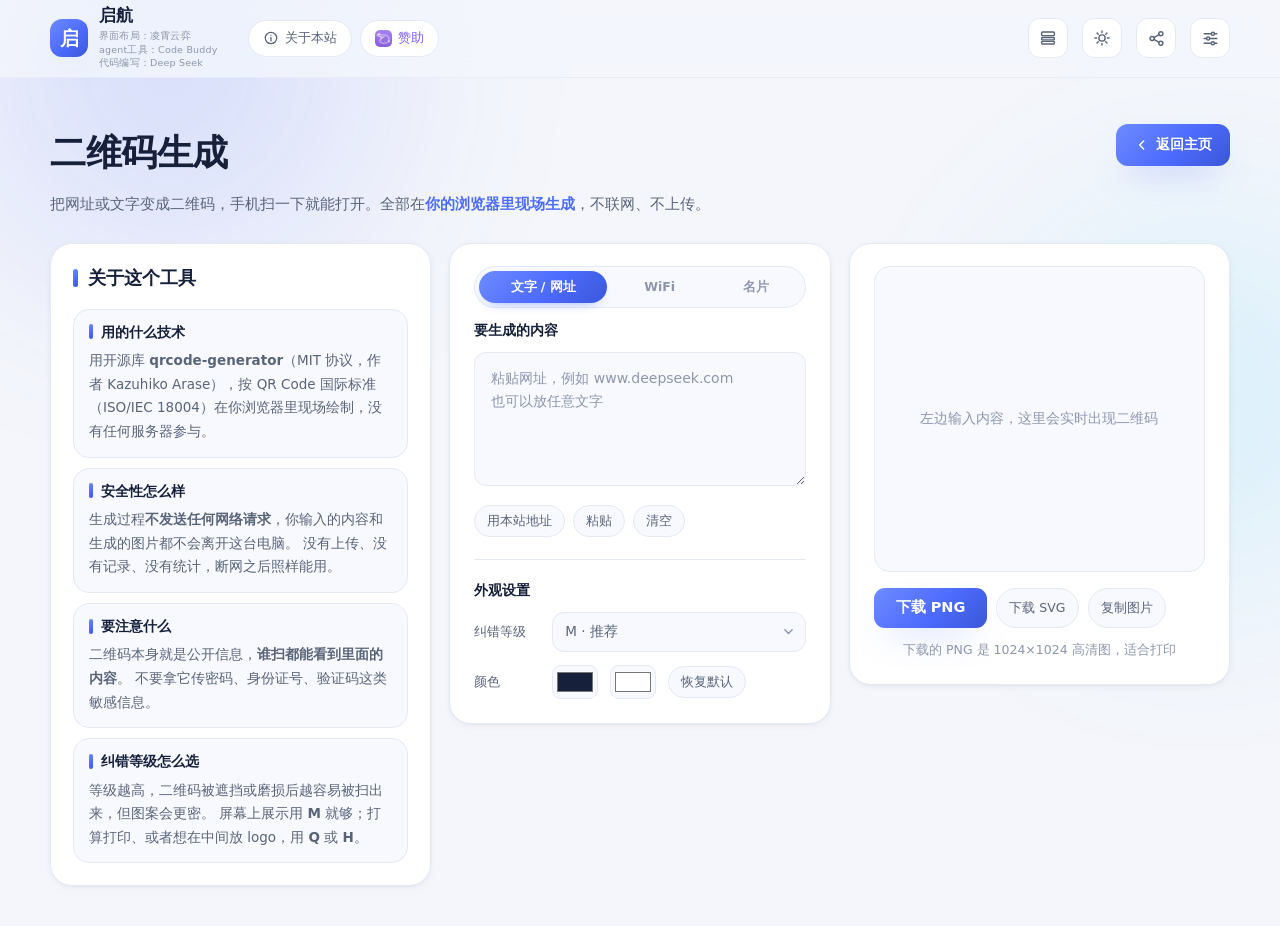
==== commit 2434b84d: "界面预设：新增「简约档案」，桌面端/手机端布局彻底分开 两套可选界面 - 经典色块（原版，默认） - 简约档案（米白纸面 + 编号 + 细线，面向不熟悉电脑的用户） - 「先进工业」暂不开放选择（那个" ====
--- a/qr.html
+++ b/qr.html
@@ -7,8 +7,14 @@
 <meta name="description" content="离线二维码生成：把网址或文字变成二维码，纯浏览器本地生成，不联网也不上传。" />
 <meta name="theme-color" content="#4D6BFE" />
 <link rel="icon" type="image/svg+xml" href="assets/favicon.svg" />
-<link rel="stylesheet" href="css/style.css?v=20261016w" />
-<link rel="stylesheet" href="css/qr.css?v=20261016w" />
+<link rel="stylesheet" href="css/style.css?v=20261022c" />
+
+
+<link rel="stylesheet" href="css/qr.css?v=20261022c" />
+<link rel="stylesheet" href="css/skin-b.css?v=20261022c" />
+<link rel="stylesheet" href="css/skin-c.css?v=20261022c" />
+
+
 </head>
 <body>
 <div class="bg-decor" aria-hidden="true">
@@ -174,9 +180,9 @@
 
 <div class="toast" id="toast" hidden></div>
 
-<script src="js/data.js?v=20261016w"></script>
-<script src="assets/js/qrcode.min.js?v=20261016w"></script>
-<script src="js/qr.js?v=20261016w"></script>
-<script src="js/topbar.js?v=20261016w"></script>
+<script src="js/data.js?v=20261022c"></script>
+<script src="assets/js/qrcode.min.js?v=20261022c"></script>
+<script src="js/qr.js?v=20261022c"></script>
+<script src="js/topbar.js?v=20261022c"></script>
 </body>
 </html>
--- a/css/style.css
+++ b/css/style.css
@@ -4,7 +4,65 @@
    ============================================================ */
 
 /* ---------- 变量 ---------- */
-:root {
+:root,
+[data-theme="c"] {
+  /* ===== 皮肤 C「图纸」=====
+     米白纸面 + 近黑墨色。不靠装饰和渐变，靠字重、细线、留白撑版面。
+     主色取近黑而不是彩色 —— 全页只有搜索结果那几处会用到它，
+     一出现就足够醒目，不需要再靠饱和色去抢。 */
+  --brand: #14161A;
+  --brand-strong: #000000;
+  --brand-soft: #3A4048;
+  --brand-tint: rgba(20, 22, 26, .055);
+  --brand-tint-2: rgba(20, 22, 26, .12);
+  --brand-grad: linear-gradient(135deg, #2E333A 0%, #14161A 100%);
+
+  --bg: #F4F3EF;
+  --bg-2: #EDEBE4;
+  --surface: #FCFCFA;
+  --surface-2: #F7F6F1;
+  --surface-3: #EFEEE7;
+  --border: #DCDAD2;
+  --border-strong: #C7C4B9;
+
+  --text: #14161A;
+  --text-2: #4E5359;
+  --text-3: #9AA0A8;
+
+  /* 首页三块大卡片。C 皮肤本来就没有「彩色大色块」，
+     所以这里全走米白—浅灰一档，三块的差别靠边框和排版，不靠颜色。
+     hero 那块是唯一有渐变的，也只是纸面到浅灰，不抢视线。 */
+  --hero-bg: linear-gradient(135deg, #EFEDE6 0%, #E5E2D9 62%, #DAD6CA 100%);
+  --hero-fg: #14161A;
+  --hero-rail-bg: linear-gradient(90deg, #DAD6CA 0%, #ABA79A 42%, #3A3F47 100%);
+  --card-a-bg: #F7F6F1;
+  --card-a-fg: #14161A;
+  --card-a-go: linear-gradient(90deg, #F7F6F1 0%, #C6C2B5 42%, #4E5359 100%);
+  --card-b-bg: #EFEEE7;
+  --card-b-fg: #14161A;
+  --card-b-go: linear-gradient(90deg, #EFEEE7 0%, #BDB9AD 42%, #3E4349 100%);
+
+  --shadow-xs: 0 1px 2px rgba(23, 32, 58, .05);
+  --shadow-sm: 0 2px 8px -2px rgba(23, 32, 58, .08), 0 1px 3px rgba(23, 32, 58, .04);
+  --shadow-md: 0 14px 30px -14px rgba(23, 32, 58, .18), 0 4px 10px -6px rgba(23, 32, 58, .08);
+  --shadow-brand: 0 16px 34px -16px rgba(77, 107, 254, .55);
+
+  /* 圆角统一收小：这两套皮肤都是「方、硬、靠线」，不是原来那种圆润的卡片风。
+     留 2~8px 是为了不至于像 Windows 98，但已经明显是方角了。 */
+  --r-xs: 2px;
+  --r-sm: 4px;
+  --r-md: 6px;
+  --r-lg: 10px;
+  --topbar-h: 78px;
+
+  /* 版心左右的留白。所有页面、顶栏、页脚都按这个数来 */
+  --gutter: 50px;
+}
+
+/* ===== 皮肤 blue「原版」=====
+   改造前那套：淡蓝灰底 + 品牌蓝。圆角也回到原来的 8/12/16/22，
+   不然它会被 c 皮肤那套方角规则带着走。 */
+[data-theme="blue"] {
   --brand: #4D6BFE;
   --brand-strong: #3A57D8;
   --brand-soft: #6D8BFF;
@@ -24,40 +82,59 @@
   --text-2: #5A6479;
   --text-3: #8D96AC;
 
-  --shadow-xs: 0 1px 2px rgba(23, 32, 58, .05);
-  --shadow-sm: 0 2px 8px -2px rgba(23, 32, 58, .08), 0 1px 3px rgba(23, 32, 58, .04);
-  --shadow-md: 0 14px 30px -14px rgba(23, 32, 58, .18), 0 4px 10px -6px rgba(23, 32, 58, .08);
-  --shadow-brand: 0 16px 34px -16px rgba(77, 107, 254, .55);
+  /* 首页三块大卡片：原版那个蓝渐变 + 紫 / 绿两块 */
+  --hero-bg: linear-gradient(135deg, #5C76FF 0%, #8AA2FF 62%, #A9BCFF 100%);
+  --hero-fg: #fff;
+  --hero-rail-bg: linear-gradient(90deg, #A9BCFF 0%, #6E86FF 42%, #2E48C8 100%);
+  --card-a-bg: #E7ECFF; --card-a-fg: #2C3A7E;
+  --card-a-go: linear-gradient(90deg, #E7ECFF 0%, #8B96CE 42%, #2C3A7E 100%);
+  --card-b-bg: #DBF2EB; --card-b-fg: #12514A;
+  --card-b-go: linear-gradient(90deg, #DBF2EB 0%, #5AAE96 42%, #12514A 100%);
 
   --r-xs: 8px;
   --r-sm: 12px;
   --r-md: 16px;
   --r-lg: 22px;
-  --topbar-h: 78px;
-
-  /* 版心左右的留白。所有页面、顶栏、页脚都按这个数来 */
-  --gutter: 50px;
 }
 
 [data-theme="dark"] {
-  --brand: #6D8BFF;
-  --brand-strong: #8AA2FF;
-  --brand-soft: #5A76E8;
-  --brand-tint: rgba(109, 139, 255, .13);
-  --brand-tint-2: rgba(109, 139, 255, .22);
-  --brand-grad: linear-gradient(135deg, #7E99FF 0%, #5B76F5 55%, #4157C9 100%);
-
-  --bg: #0B0F1A;
-  --bg-2: #101625;
-  --surface: #141A29;
-  --surface-2: #1A2133;
-  --surface-3: #202942;
-  --border: #26304A;
-  --border-strong: #333F5E;
-
-  --text: #E9EEFB;
-  --text-2: #A3AEC9;
-  --text-3: #727E9C;
+  /* ===== 皮肤「先进工业」· 白天 =====
+     浅灰纸面 + 琥珀橙。斜切、编号、大标题这些形状特征都保留，
+     只把底色从黑换成灰 —— 三套皮肤默认都是亮的，切换时不会突然黑屏。
+     橙底上不能用白字（对比度只有 2 左右），用 --brand 当底的地方
+     字色统一是近黑，见文件末尾那几条覆盖。 */
+  --brand: #E08A00;
+  --brand-strong: #C77800;
+  --brand-soft: #FFB020;
+  --brand-tint: rgba(224, 138, 0, .1);
+  --brand-tint-2: rgba(224, 138, 0, .22);
+  --brand-grad: linear-gradient(135deg, #FFB020 0%, #E08A00 55%, #C77800 100%);
+
+  --bg: #F2F1EC;
+  --bg-2: #EAE8E1;
+  --surface: #FBFAF7;
+  --surface-2: #F5F4EE;
+  --surface-3: #EDEBE3;
+  --border: #D9D6CC;
+  --border-strong: #C4C0B4;
+
+  --text: #17190F;
+  --text-2: #4E5147;
+  --text-3: #8F938A;
+
+  /* 首页三块大卡片。B 皮肤是黑底 + 橙，
+     hero 从深灰压到纯黑、右边那条「更多官网」一路压成实橙；
+     预设和工具两块用**橙 / 青**两种点缀区分开 ——
+     光靠深浅分不出谁是谁，必须给两个不同的色相。 */
+  --hero-bg: linear-gradient(135deg, #F7F6F1 0%, #EFEDE5 62%, #E6E3D9 100%);
+  --hero-fg: #17190F;
+  --hero-rail-bg: linear-gradient(90deg, #E6E3D9 0%, #E8C48A 42%, #E08A00 100%);
+  --card-a-bg: #FBFAF7;
+  --card-a-fg: #17190F;
+  --card-a-go: linear-gradient(90deg, #FBFAF7 0%, #F0D9B0 42%, #E08A00 100%);
+  --card-b-bg: #F7F6F0;
+  --card-b-fg: #17190F;
+  --card-b-go: linear-gradient(90deg, #F7F6F0 0%, #B8DED4 42%, #0E8C72 100%);
 
   --shadow-xs: 0 1px 2px rgba(0, 0, 0, .4);
   --shadow-sm: 0 4px 12px -4px rgba(0, 0, 0, .5);
@@ -2207,12 +2284,12 @@
   padding: var(--hero-pad-y) var(--hero-pad-x) 18px;
   border-radius: 22px;
   display: flex; flex-direction: column;
-  color: #fff;
+  color: var(--hero-fg, #fff);
   /* 底色比原来淡一档：右边那条「更多官网」是从板块色渐变到深色的，
      板块本身太饱和的话，按钮左半边直接融进底色、整条按钮就「消失」了。
      淡下去之后按钮立住了，同时它仍是三块里最显眼的一块 ——
      比起下面那两块浅紫 / 浅绿，这一整块蓝还是最抢眼的。 */
-  background: linear-gradient(135deg, #5C76FF 0%, #8AA2FF 62%, #A9BCFF 100%);
+  background: var(--hero-bg);
   box-shadow: 0 20px 48px -24px rgba(61, 90, 254, .62);
 }
 
@@ -2378,7 +2455,7 @@
   font-size: 15px; font-weight: 700; color: #fff;
   /* 左端就是板块底色的那个蓝，往右一路压深 ——
      板块本身已经调淡了，这条才立得出来 */
-  background: linear-gradient(90deg, #A9BCFF 0%, #6E86FF 42%, #2E48C8 100%);
+  background: var(--hero-rail-bg);
   box-shadow: -10px 0 26px -12px rgba(11, 24, 74, .75);
   transition: filter .2s;
 }
@@ -2407,8 +2484,8 @@
   overflow: hidden;           /* 按钮顶到卡片圆角上，靠它裁一下 */
   display: flex; flex-direction: column;
 }
-.pw-preset { background: #E7ECFF; color: #2C3A7E; }
-.pw-tool { background: #DBF2EB; color: #12514A; }
+.pw-preset { background: var(--card-a-bg); color: var(--card-a-fg); }
+.pw-tool { background: var(--card-b-bg); color: var(--card-b-fg); }
 
 .pw-head { display: flex; align-items: center; gap: 12px; }
 .pw-head h2 { margin: 0; font-size: 27px; font-weight: 800; letter-spacing: -.4px; }
@@ -2424,8 +2501,8 @@
   font-size: 15px; font-weight: 700; color: #fff;
   transition: filter .2s;
 }
-.pw-preset .pw-go { background: linear-gradient(90deg, #E7ECFF 0%, #8B96CE 42%, #2C3A7E 100%); }
-.pw-tool .pw-go { background: linear-gradient(90deg, #DBF2EB 0%, #5AAE96 42%, #12514A 100%); }
+.pw-preset .pw-go { background: var(--card-a-go); }
+.pw-tool .pw-go { background: var(--card-b-go); }
 .pw-go:hover { filter: brightness(1.05); }
 .pw-sub { margin: 8px 0 0; font-size: 14px; opacity: .82; }
 /* 标签推到底部，两块高度不一样时也对得齐 */
@@ -2629,4 +2706,482 @@
   .pw-chips { padding-top: 8px; }
   .pw-chip { padding: 5px 11px 5px 6px; font-size: 12px; }
   .pw-chip-ico { width: 21px; height: 21px; }
-}+}
+/* ============================================================
+   皮肤 B 的配套覆盖
+   ------------------------------------------------------------
+   橙色（#FFB020）亮度很高，白字压上去对比度只有 2 左右，读不清。
+   凡是「用 --brand 当底色」的地方，字色一律换成近黑。
+   ============================================================ */
+[data-theme="dark"] .mini-btn.is-brand,
+[data-theme="dark"] .mini-btn.is-brand:hover,
+[data-theme="dark"] .primary-btn,
+[data-theme="dark"] .search-go,
+[data-theme="dark"] .pw-go,
+[data-theme="dark"] .as-card-btn.is-solid {
+  color: #120C00;
+  font-weight: 800;
+}
+
+[data-theme="dark"] .key,
+[data-theme="dark"] .spec-help > b,
+[data-theme="dark"] .spec-os b {
+  color: #120C00;
+}
+
+/* ============================================================
+   皮肤 C 的配套覆盖（hero 块里的白字）
+   ------------------------------------------------------------
+   hero 那块原本是深蓝底，里面所有字都是白的或半透明白。
+   皮肤 C 底下是米白，这些字全糊了。这里按层次重新给色：
+   主文字用 --hero-fg（近黑），次要信息用同色低透明度。
+   ============================================================ */
+html:not([data-theme="dark"]) .hb-title,
+html:not([data-theme="dark"]) .hb-hi,
+html:not([data-theme="dark"]) .hb-time { color: var(--hero-fg); }
+
+html:not([data-theme="dark"]) .hb-date,
+html:not([data-theme="dark"]) .hb-sub,
+html:not([data-theme="dark"]) .apps-label { color: rgba(20, 22, 26, .6); }
+
+html:not([data-theme="dark"]) .wx {
+  background: rgba(20, 22, 26, .05);
+  border-color: rgba(20, 22, 26, .12);
+}
+html:not([data-theme="dark"]) .wx-now b small,
+html:not([data-theme="dark"]) .wx-now em,
+html:not([data-theme="dark"]) .wx-meta { color: rgba(20, 22, 26, .62); }
+
+html:not([data-theme="dark"]) .hero-block .city-btn {
+  color: var(--hero-fg);
+  background: rgba(20, 22, 26, .07);
+  border-color: rgba(20, 22, 26, .18);
+}
+html:not([data-theme="dark"]) .hero-block .city-btn:hover {
+  color: var(--hero-fg);
+  background: rgba(20, 22, 26, .13);
+  border-color: rgba(20, 22, 26, .3);
+}
+
+/* 搜索框本身在浅底上要立住：给它白底 + 一档阴影 */
+html:not([data-theme="dark"]) .search {
+  background: #fff;
+  box-shadow: 0 2px 10px -6px rgba(20, 22, 26, .35);
+}
+
+/* ============================================================
+   ③ 官网 —— 和预设 / 工具同级的第三个入口
+   ------------------------------------------------------------
+   这一块用的是 <ul> 而不是 chips：官网那边本来就是「按分类逛」，
+   列几条分类比列几个站名更贴合它的用法。
+   ============================================================ */
+.pw-sites { order: 3; }          /* DOM 里插在中间，视觉上排到最后 */
+.pw-list {
+  margin: 12px 0 0;
+  padding: 0;
+  list-style: none;
+  display: flex;
+  flex-direction: column;
+  gap: 7px;
+}
+.pw-list li {
+  position: relative;
+  padding-left: 15px;
+  font-size: 13px;
+  opacity: .82;
+}
+.pw-list li::before {
+  content: "";
+  position: absolute; left: 0; top: .62em;
+  width: 5px; height: 1px;
+  background: currentColor;
+  opacity: .5;
+}
+
+/* ============================================================
+   左上角那三个界面预设按钮（图纸 / 工业 / 原版）
+   ------------------------------------------------------------
+   放在 logo 右边：这是「换整套界面」的大动作，值得占最先看到的位置。
+   当前选中的那个用实心填起来。
+   ============================================================ */
+.skin-switch {
+  display: flex;
+  align-items: center;
+  gap: 2px;
+  margin-left: 20px;
+  padding: 3px;
+  border: 1px solid var(--border);
+  border-radius: 999px;
+  background: var(--surface-2);
+}
+.skin-btn {
+  padding: 4px 13px;
+  border: 0;
+  border-radius: 999px;
+  background: transparent;
+  font-size: 12px;
+  font-weight: 600;
+  letter-spacing: 1.2px;
+  color: var(--text-3);
+  cursor: pointer;
+  transition: color .18s, background .18s;
+}
+.skin-btn:hover { color: var(--brand); }
+.skin-btn.is-on {
+  color: #fff;
+  background: var(--brand-grad);
+  box-shadow: 0 4px 12px -8px rgba(0, 0, 0, .6);
+}
+/* 浅色 / 图纸皮肤下，选中态的字用底色的反色更稳 */
+html:not([data-theme="dark"]) .skin-btn.is-on { color: #fff; }
+
+@media (max-width: 860px) {
+  .skin-switch { margin-left: 8px; }
+  .skin-btn { padding: 4px 9px; font-size: 11px; letter-spacing: .5px; }
+}
+
+/* ============================================================
+   顶栏导航 + 皮肤切换按钮
+   ------------------------------------------------------------
+   三套皮肤共用这一套位置和尺寸：
+     logo ┊ 导航 ┊ …… ┊ [皮肤按钮] 设置
+   导航固定贴在 logo 右边；皮肤按钮在右上角，和设置那类同级。
+   各皮肤只允许改「颜色」，不许改字号 / 间距 / 顺序，
+   否则切换皮肤时导航会横向跳动。
+   ============================================================ */
+.skin-nav {
+  display: flex;
+  align-items: baseline;
+  gap: 26px;
+  margin-left: 28px;
+}
+.skin-nav a {
+  font-size: 12.5px;
+  letter-spacing: 1.4px;
+  color: var(--text-3);
+  text-decoration: none;
+  padding-bottom: 2px;
+  border-bottom: 1px solid transparent;
+  transition: color .2s, border-color .2s;
+  white-space: nowrap;
+}
+.skin-nav a:hover { color: var(--text); }
+.skin-nav a.is-on {
+  color: var(--text);
+  border-bottom-color: var(--text);
+  font-weight: 600;
+}
+
+.skin-switch {
+  display: flex;
+  align-items: center;
+  gap: 2px;
+  margin-right: 10px;
+  padding: 3px;
+  border: 1px solid var(--border);
+  border-radius: 999px;
+  background: var(--surface-2);
+}
+.skin-btn {
+  padding: 4px 12px;
+  border: 0;
+  border-radius: 999px;
+  background: transparent;
+  font-size: 11.5px;
+  font-weight: 600;
+  letter-spacing: 1px;
+  color: var(--text-3);
+  cursor: pointer;
+  transition: color .18s, background .18s;
+}
+.skin-btn:hover { color: var(--brand); }
+.skin-btn.is-on { color: #fff; background: var(--brand-grad); }
+
+/* ============================================================
+   界面选择面板
+   ------------------------------------------------------------
+   顶栏那个独立图标按钮点开就是它。
+   面板固定 420px 宽、高度由内容决定 —— 不铺满屏幕，
+   三张卡片垂直排列，每张左边是预览占位、右边是名称和介绍。
+   ============================================================ */
+.skin-mask {
+  position: fixed;
+  inset: 0;
+  z-index: 90;
+  display: flex;
+  align-items: flex-start;
+  justify-content: center;
+  padding: 92px 20px 40px;
+  background: rgba(10, 14, 24, .42);
+  backdrop-filter: blur(3px);
+  animation: skinFade .18s ease both;
+}
+.skin-mask[hidden] { display: none; }
+@keyframes skinFade { from { opacity: 0; } to { opacity: 1; } }
+
+.skin-panel {
+  width: 420px;
+  max-width: 100%;
+  padding: 22px 22px 18px;
+  border-radius: var(--r-lg);
+  background: var(--surface);
+  border: 1px solid var(--border);
+  box-shadow: 0 28px 70px -28px rgba(10, 14, 24, .5);
+  animation: skinUp .22s cubic-bezier(.22, .68, .28, 1) both;
+}
+@keyframes skinUp {
+  from { opacity: 0; transform: translateY(-10px); }
+  to { opacity: 1; transform: none; }
+}
+
+.skin-panel-head { margin-bottom: 16px; }
+.skin-panel-head h4 {
+  font-size: 16px; font-weight: 800; letter-spacing: .5px;
+  color: var(--text);
+}
+.skin-panel-head p {
+  margin-top: 5px;
+  font-size: 12.5px; line-height: 1.7; color: var(--text-3);
+}
+
+/* ---------- 三张卡片：垂直排列，每张是个按钮 ---------- */
+.skin-list { display: flex; flex-direction: column; gap: 8px; }
+
+.skin-card {
+  display: flex;
+  align-items: center;
+  gap: 14px;
+  width: 100%;
+  padding: 11px 13px;
+  border-radius: var(--r-md);
+  text-align: left;
+  background: var(--surface-2);
+  border: 1.5px solid transparent;
+  cursor: pointer;
+  transition: border-color .18s, background .18s;
+}
+.skin-card:hover { border-color: var(--brand-soft); background: var(--surface); }
+.skin-card.is-on { border-color: var(--brand); background: var(--brand-tint); }
+
+/* 预览占位：一个 68×48 的小方框，里面三条线示意布局 */
+.skin-thumb {
+  flex: none;
+  width: 68px; height: 48px;
+  border-radius: 6px;
+  border: 1px solid var(--border-strong);
+  background: var(--surface);
+  display: flex; flex-direction: column; gap: 4px;
+  padding: 7px 8px;
+  overflow: hidden;
+}
+.skin-thumb i {
+  display: block; height: 3px; border-radius: 2px;
+  background: var(--border-strong);
+}
+.skin-thumb i:nth-child(1) { width: 42%; height: 5px; }
+.skin-thumb i:nth-child(2) { width: 88%; }
+.skin-thumb i:nth-child(3) { width: 66%; }
+
+/* 三种皮肤的缩略图先做「占位差异」：
+   经典色块偏蓝、简约档案纯灰、先进工业偏橙深色 */
+.skin-thumb.is-blue i { background: #B9C6EE; }
+.skin-thumb.is-blue { background: #EEF2FD; border-color: #C9D4F5; }
+.skin-thumb.is-blue i:nth-child(1) { background: #7E96E8; }
+
+.skin-thumb.is-c i { background: #D6D3CA; }
+.skin-thumb.is-c { background: #FAF9F5; border-color: #D5D2C9; }
+.skin-thumb.is-c i:nth-child(1) { background: #8A8780; }
+
+.skin-thumb.is-dark i { background: #4A4034; }
+.skin-thumb.is-dark { background: #14161A; border-color: #2C3037; }
+.skin-thumb.is-dark i:nth-child(1) { background: #FFB020; }
+
+.skin-meta { flex: 1; min-width: 0; }
+.skin-meta b {
+  display: block;
+  font-size: 14px; font-weight: 700; letter-spacing: .3px;
+  color: var(--text);
+}
+.skin-meta em {
+  display: block; margin-top: 3px;
+  font-style: normal;
+  font-size: 12px; line-height: 1.6; color: var(--text-3);
+}
+
+/* 选中那个勾 */
+.skin-pick {
+  flex: none;
+  width: 22px; height: 22px;
+  display: grid; place-items: center;
+  border-radius: 50%;
+  border: 1.5px solid var(--border-strong);
+  color: transparent;
+  transition: border-color .18s, background .18s, color .18s;
+}
+.skin-card.is-on .skin-pick {
+  border-color: transparent;
+  background: var(--brand);
+  color: #fff;
+}
+
+/* ---------- 换完的轻提示 ---------- */
+.skin-toast {
+  position: fixed;
+  left: 50%; bottom: 40px;
+  transform: translate(-50%, 12px);
+  padding: 10px 20px;
+  border-radius: 999px;
+  background: var(--text);
+  color: var(--surface);
+  font-size: 12.5px; letter-spacing: .5px;
+  z-index: 95;
+  opacity: 0;
+  transition: opacity .22s, transform .22s;
+  pointer-events: none;
+}
+.skin-toast.is-show { opacity: 1; transform: translate(-50%, 0); }
+
+body.skin-open { overflow: hidden; }
+
+/* ============================================================
+   顶栏右侧的排列顺序
+   ------------------------------------------------------------
+   规定：「最后更新」永远排最前，之后所有按钮（界面切换、分享、设置……）
+   一律往它右边加。用 order 表达这个约定 ——
+   以后新增按钮不用再想插在 DOM 哪个位置，order 默认 1 就自动排到右边。
+   ============================================================ */
+.top-right > .updated { order: 0; }
+.top-right > *:not(.updated) { order: 1; }
+
+/* 界面切换按钮：紧跟在「最后更新」右边，间距交给 .top-right 的 gap */
+.skin-switch { margin-left: 0; margin-right: 0; }
+
+/* ============================================================
+   昼 / 夜（data-mode）
+   ------------------------------------------------------------
+   和「皮肤」（data-theme）是两个正交的维度：
+     皮肤  决定布局、形状、字号       ← blue / c / dark
+     明暗  决定配色                   ← light / dark
+   所以切昼夜时布局一分一毫都不动，只有颜色变。
+
+   三套皮肤默认都是 light。夜里的基础色板三套共用一份，
+   强调色（--brand）各调各的 —— c 皮肤白天的品牌色是近黑，
+   到夜里必须换成浅色，不然按钮上是黑底黑字。
+   ============================================================ */
+
+html[data-mode="dark"] {
+  --bg: #0A0C10;
+  --bg-2: #101318;
+  --surface: #14171C;
+  --surface-2: #1A1E24;
+  --surface-3: #21262D;
+  --border: #2A2F37;
+  --border-strong: #3A4049;
+
+  --text: #F2F2F0;
+  --text-2: #A2A8B2;
+  --text-3: #626871;
+
+  --shadow-xs: 0 1px 2px rgba(0, 0, 0, .4);
+  --shadow-sm: 0 4px 12px -4px rgba(0, 0, 0, .5);
+  --shadow-md: 0 18px 36px -18px rgba(0, 0, 0, .75);
+}
+
+/* 夜里的强调色：每套皮肤各调一档，保证在深底上看得清 */
+html[data-theme="blue"][data-mode="dark"] {
+  --brand: #7E99FF;
+  --brand-strong: #9BB0FF;
+  --brand-soft: #5A76E8;
+  --brand-tint: rgba(126, 153, 255, .14);
+  --brand-tint-2: rgba(126, 153, 255, .24);
+  --brand-grad: linear-gradient(135deg, #8AA2FF 0%, #6D8BFF 55%, #4D6BFE 100%);
+}
+html[data-theme="c"][data-mode="dark"] {
+  --brand: #F2F2F0;
+  --brand-strong: #FFFFFF;
+  --brand-soft: #C9CCC7;
+  --brand-tint: rgba(242, 242, 240, .08);
+  --brand-tint-2: rgba(242, 242, 240, .16);
+  --brand-grad: linear-gradient(135deg, #FFFFFF 0%, #F2F2F0 100%);
+}
+html[data-theme="dark"][data-mode="dark"] {
+  --brand: #FFB020;
+  --brand-strong: #FFC857;
+  --brand-soft: #E08A00;
+  --brand-tint: rgba(255, 176, 32, .14);
+  --brand-tint-2: rgba(255, 176, 32, .26);
+  --brand-grad: linear-gradient(135deg, #FFC857 0%, #FFB020 55%, #EF9A00 100%);
+}
+
+/* 夜里的首屏色块也跟着压深 */
+html[data-theme="blue"][data-mode="dark"] {
+  --hero-bg: linear-gradient(135deg, #2A3A6E 0%, #1D2A52 62%, #141C36 100%);
+  --hero-fg: #F2F5FF;
+  --hero-rail-bg: linear-gradient(90deg, #141C36 0%, #3D5AFE 42%, #6D8BFF 100%);
+  --card-a-bg: #1D2440; --card-a-fg: #C7D2FF;
+  --card-a-go: linear-gradient(90deg, #1D2440 0%, #3A4A80 42%, #7E99FF 100%);
+  --card-b-bg: #122A26; --card-b-fg: #9BE8D4;
+  --card-b-go: linear-gradient(90deg, #122A26 0%, #1E5C4E 42%, #4CE0C8 100%);
+}
+html[data-theme="c"][data-mode="dark"] {
+  --hero-bg: linear-gradient(135deg, #1C1F24 0%, #14171B 62%, #0E1013 100%);
+  --hero-fg: #F2F2F0;
+  --hero-rail-bg: linear-gradient(90deg, #0E1013 0%, #3A3F47 42%, #B9BDB6 100%);
+  --card-a-bg: #1A1D22; --card-a-fg: #F2F2F0;
+  --card-a-go: linear-gradient(90deg, #1A1D22 0%, #33383F 42%, #B9BDB6 100%);
+  --card-b-bg: #171A1E; --card-b-fg: #F2F2F0;
+  --card-b-go: linear-gradient(90deg, #171A1E 0%, #2E3339 42%, #A8ACA5 100%);
+}
+html[data-theme="dark"][data-mode="dark"] {
+  --bg: #07080A;
+  --bg-2: #0B0D10;
+  --surface: #101215;
+  --surface-2: #16191E;
+  --surface-3: #1D2127;
+  --border: #262A31;
+  --border-strong: #333944;
+  --hero-bg: linear-gradient(135deg, #1C2129 0%, #12151A 62%, #0A0C0F 100%);
+  --hero-fg: #F2F2F0;
+  --hero-rail-bg: linear-gradient(90deg, #2B3038 0%, #6B5217 42%, #FFB020 100%);
+  --card-a-bg: #16191E; --card-a-fg: #F2F2F0;
+  --card-a-go: linear-gradient(90deg, #16191E 0%, #6B5217 42%, #FFB020 100%);
+  --card-b-bg: #14171B; --card-b-fg: #F2F2F0;
+  --card-b-go: linear-gradient(90deg, #14171B 0%, #17544A 42%, #4CE0C8 100%);
+}
+
+/* 夜里 c 皮肤的「红点睛」要提亮，深底上原来的 #D6401E 太闷 */
+html[data-theme="c"][data-mode="dark"] .hb-hello::before,
+html[data-theme="c"][data-mode="dark"] .pw:hover .pw-go { color: #FF7A52; }
+
+/* 皮肤按钮：夜里也要看得清 */
+html[data-mode="dark"] .skin-btn.is-on { color: #10130F; }
+html[data-theme="c"][data-mode="dark"] .skin-btn.is-on { color: #10130F; }
+
+/* ---------- 昼 / 夜按钮的两个图标 ----------
+   白天显示太阳、夜里显示月亮。属性选择器比 :has() 稳，旧浏览器也认。 */
+#modeBtn .ico-night { display: none; }
+html[data-mode="dark"] #modeBtn .ico-day { display: none; }
+html[data-mode="dark"] #modeBtn .ico-night { display: block; }
+
+/* ---------- 关于弹窗里的「最后更新」 ----------
+   从顶栏挪过来的，放在两个按钮右边。 */
+.about-updated {
+  margin-left: auto;
+  align-self: center;
+  font-size: 12.5px;
+  color: var(--text-3);
+  white-space: nowrap;
+}
+
+/* ---- 手机端顶栏太挤 ----
+   「关于本站」「赞助」两个带字按钮加上四个图标按钮，
+   500 宽下最右边那个被挤出屏幕。窄屏把它们收起来，
+   功能在「设置」里都能找到。 */
+@media (max-width: 900px) {
+  .top-actions { display: none; }
+  .topbar-inner { gap: 12px; }
+  .top-right { gap: 8px; }
+  .skin-nav { gap: 16px; margin-left: 14px; }
+  .skin-nav a { font-size: 11.5px; letter-spacing: 1px; }
+  .icon-btn { width: 34px; height: 34px; }
+}
--- a/css/skin-b.css
+++ b/css/skin-b.css
@@ -0,0 +1,323 @@
+﻿/* ============================================================
+   皮肤 B「工业」· 主页布局（严格照设计图）
+   ------------------------------------------------------------
+   面向年轻用户：黑底、橙点睛、大标题、斜切边，
+   信息密度比图纸高，但一屏也只放四样 —— 标题、搜索、三个入口、一行建议。
+
+   同样不塞图里没有的东西：天气卡、时钟、收藏网址、
+   搜索角标、「搜索」小标题全部隐藏。
+   原版（blue）不受影响 —— 每条规则都挂在 html[data-theme="dark"] 下。
+   ============================================================ */
+
+/* ---------- 0. 原版下藏掉这轮新增的东西 ---------- */
+.home-foot { display: none; }
+.skin-nav { display: none; }
+
+/* ---------- 1. 顶栏：橙线压在底边，左边一小段更亮 ---------- */
+html[data-theme="dark"] .topbar {
+  background: var(--bg);
+  border-bottom: 0;
+  min-height: 0;
+  padding: 20px 0 18px;
+  position: relative;
+}
+/* 一整条灰线 + 左边 1/4 换成橙 */
+html[data-theme="dark"] .topbar::after {
+  content: "";
+  position: absolute; left: 0; right: 0; bottom: 0;
+  height: 1px;
+  background: linear-gradient(90deg,
+    var(--brand) 0%, var(--brand) 26%,
+    var(--border) 26%, var(--border) 100%);
+}
+html[data-theme="dark"] .topbar-inner { align-items: baseline; }
+html[data-theme="dark"] .brand-mark { display: none; }
+html[data-theme="dark"] .brand-text strong {
+  font-size: 16px; font-weight: 900; letter-spacing: 4px; color: var(--text);
+}
+html[data-theme="dark"] .brand-credit { display: none; }
+/* 「NAVHUB」这个英文副名跟在启航后面 */
+html[data-theme="dark"] .brand::after {
+  content: "NAVHUB";
+  margin-left: 10px;
+  font-size: 9px; letter-spacing: 3px;
+  color: var(--text-3);
+}
+
+/* 导航：首页那项是橙底黑字 */
+html[data-theme="dark"] .skin-nav {
+  display: flex; align-items: center; gap: 2px; margin-left: 24px;
+}
+html[data-theme="dark"] .skin-nav a {
+  padding: 6px 15px;
+  font-size: 12.5px; letter-spacing: 1.6px;
+  color: var(--text-3); text-decoration: none;
+  clip-path: polygon(8px 0, 100% 0, calc(100% - 8px) 100%, 0 100%);
+  transition: color .2s, background .2s;
+}
+html[data-theme="dark"] .skin-nav a:hover { color: var(--text); background: var(--surface-2); }
+html[data-theme="dark"] .skin-nav a.is-on {
+  color: #120C00; background: var(--brand); font-weight: 800;
+}
+
+html[data-theme="dark"] .updated { font-size: 10.5px; letter-spacing: 1.6px; color: var(--text-3); }
+
+/* ---------- 2. 首屏：透明底，靠橙线和字号分层 ---------- */
+html[data-theme="dark"] .hero-block {
+  background: transparent; border: 0; border-radius: 0;
+  box-shadow: none; min-height: 0; flex: none;
+  padding: 44px 0 0;
+}
+
+html[data-theme="dark"] .hb-row { flex-direction: column; align-items: stretch; gap: 0; }
+html[data-theme="dark"] .hb-hold { display: none; }
+
+/* ---------- 3. 标题区 ---------- */
+html[data-theme="dark"] .hb-hi {
+  width: 100%; padding: 0; border: 0;
+  display: flex; align-items: flex-end; flex-wrap: wrap;
+  position: relative;
+}
+
+/* 问候语 → 橙底黑字小标签「LOCAL FIRST · NO UPLOAD」*/
+html[data-theme="dark"] .hb-hello {
+  font-size: 0; margin: 0 22px 0 0; padding: 5px 14px;
+  background: var(--brand);
+  clip-path: polygon(0 0, 100% 0, calc(100% - 10px) 100%, 0 100%);
+  align-self: center;
+}
+html[data-theme="dark"] .hb-hello::before {
+  content: "LOCAL FIRST · NO UPLOAD";
+  font-size: 10px; font-weight: 800; letter-spacing: 2.6px; color: #120C00;
+}
+html[data-theme="dark"] .hb-hello .wave { display: none; }
+
+/* 主标题：超大白字，左边一道橙斜条 */
+html[data-theme="dark"] .hb-h1 {
+  font-size: 0; margin: 0; padding: 0 0 0 20px;
+  line-height: .95; letter-spacing: 0; color: var(--text);
+  position: relative;
+}
+html[data-theme="dark"] .hb-h1::before {
+  content: "启航";
+  font-size: clamp(52px, 7vw, 92px);
+  font-weight: 900; letter-spacing: 8px; line-height: .95;
+}
+html[data-theme="dark"] .hb-h1::after {
+  content: "";
+  position: absolute; left: 0; top: 10%;
+  width: 8px; height: 80%;
+  background: var(--brand);
+  transform: skewX(-11deg);
+}
+
+/* 「—— NAVIGATION HUB」单独一行，前面一条短横 */
+html[data-theme="dark"] .hb-hi::after {
+  content: "—— NAVIGATION HUB";
+  flex-basis: 100%;
+  margin-top: 12px; padding-left: 20px;
+  font-size: 10.5px; letter-spacing: 5px;
+  color: var(--text-3);
+}
+
+/* 日期 / 时钟：图里没有 */
+html[data-theme="dark"] .hb-date { display: none; }
+html[data-theme="dark"] .hb-clock { display: none; }
+
+/* 说明段 */
+html[data-theme="dark"] .hb-center::before {
+  content: "搜得到、打得开、用得上的官网导航。100 个站点、5 个本地小工具，输入不出本机。";
+  display: block;
+  max-width: 620px; margin: 22px 0 0 20px;
+  font-size: 13px; line-height: 1.9;
+  color: var(--text-2);
+}
+
+/* ---------- 4. 搜索：整行宽，右侧橙斜切按钮 ---------- */
+html[data-theme="dark"] .hb-center { padding-top: 0; }
+html[data-theme="dark"] .hb-title { display: none; }
+html[data-theme="dark"] .hb-sub { display: none; }
+
+html[data-theme="dark"] .hero-block .search-wrap {
+  margin: 26px 0 0; width: 100%; max-width: none;
+}
+html[data-theme="dark"] .search {
+  height: 56px;
+  background: var(--surface);
+  border: 1px solid var(--border-strong);
+  border-radius: 0;
+  box-shadow: none;
+  padding: 0;
+  clip-path: polygon(0 0, 100% 0, 100% calc(100% - 14px), calc(100% - 14px) 100%, 0 100%);
+}
+html[data-theme="dark"] .search:focus-within {
+  border-color: var(--brand);
+  box-shadow: none;
+  transform: none;
+}
+html[data-theme="dark"] .search input {
+  font-size: 14.5px; color: var(--text); background: transparent;
+  padding-left: 22px;
+}
+html[data-theme="dark"] .search input::placeholder { color: var(--text-3); }
+html[data-theme="dark"] .search-kbd { display: none; }
+html[data-theme="dark"] .search-go {
+  height: 100%;
+  padding: 0 38px;
+  background: var(--brand);
+  color: #120C00;
+  border: 0; border-radius: 0;
+  font-size: 13px; font-weight: 900; letter-spacing: 4px;
+  clip-path: polygon(18px 0, 100% 0, 100% 100%, 0 100%);
+}
+html[data-theme="dark"] .search-go:hover { background: var(--brand-strong); color: #120C00; }
+html[data-theme="dark"] .search-icon { color: var(--text-3); }
+
+/* ---------- 5. 猜你需要：左两行标签 + 右一排 chip ---------- */
+html[data-theme="dark"] .apps {
+  margin-top: 34px; padding: 0;
+  border: 0; background: transparent; padding-right: 0;
+  flex-wrap: wrap; align-items: center; gap: 10px;
+}
+html[data-theme="dark"] .apps-label {
+  flex: none; font-size: 0;
+  margin-right: 14px; padding-right: 16px;
+  border-right: 1px solid var(--border);
+  line-height: 1.35;
+}
+html[data-theme="dark"] .apps-label::before {
+  content: "猜你需要\A SUGGESTED";
+  white-space: pre;
+  font-size: 11px; letter-spacing: 2.2px; color: var(--text-3);
+  display: block;
+}
+html[data-theme="dark"] .apps-track { gap: 6px; }
+
+/* chip：方角 + 编号 + 左侧橙线 */
+html[data-theme="dark"] .apps-track > * {
+  display: inline-flex !important;
+  align-items: center; gap: 7px;
+  padding: 5px 13px !important;
+  min-height: 0 !important;
+  background: var(--surface) !important;
+  border: 1px solid transparent !important;
+  border-left: 2px solid transparent !important;
+  border-radius: 0 !important;
+  box-shadow: none !important;
+  font-size: 12px !important;
+  color: var(--text-2) !important;
+  white-space: nowrap;
+}
+html[data-theme="dark"] .apps-track > *:hover {
+  color: var(--text) !important;
+  border-left-color: var(--brand) !important;
+}
+html[data-theme="dark"] .apps-track img,
+html[data-theme="dark"] .apps-track .site-ico { display: none; }
+
+/* 收藏网址 / 右角：图里没有 */
+html[data-theme="dark"] .apps-fav { display: none; }
+html[data-theme="dark"] .hb-side { display: none; }
+
+/* ---------- 6. 三个入口：斜切实心块 ---------- */
+html[data-theme="dark"] .pw-row {
+  display: grid;
+  grid-template-columns: repeat(3, minmax(0, 1fr));
+  gap: 14px;
+  margin-top: 38px; padding: 0;
+  background: transparent;
+  align-items: stretch;
+}
+
+html[data-theme="dark"] .pw {
+  display: flex; flex-direction: column;
+  gap: 0; min-height: 196px;
+  padding: 20px 22px 18px;
+  background: var(--surface) !important;
+  border: 1px solid var(--border);
+  border-left: 2px solid var(--brand);
+  border-radius: 0;
+  box-shadow: none;
+  height: 100%;
+  clip-path: polygon(0 0, 100% 0, 100% calc(100% - 18px), calc(100% - 18px) 100%, 0 100%);
+  position: relative;
+  transition: background .2s, border-color .2s;
+}
+html[data-theme="dark"] .pw:hover { background: var(--surface-2) !important; }
+/* 工具 / 官网两块各给一个不同的色相，不然三个橙块分不出 */
+html[data-theme="dark"] .pw-tool { border-left-color: #4CE0C8; }
+html[data-theme="dark"] .pw-sites { border-left-color: #7EA6FF; }
+
+html[data-theme="dark"] .pw-head {
+  display: block; position: static; padding: 0;
+}
+/* 编号在卡片顶部，和中文名分开 */
+html[data-theme="dark"] .pw-head::before {
+  display: block; position: static;
+  margin-bottom: auto;
+  font-size: 10px; letter-spacing: 2.4px; color: var(--text-3);
+}
+html[data-theme="dark"] .pw-preset .pw-head::before { content: "02 / PRESET"; }
+html[data-theme="dark"] .pw-tool .pw-head::before { content: "03 / TOOLS"; }
+html[data-theme="dark"] .pw-sites .pw-head::before { content: "04 / ARCHIVE"; }
+
+html[data-theme="dark"] .pw-head h2 {
+  margin-top: 16px;
+  font-size: 25px; font-weight: 900; letter-spacing: 3px; color: var(--text);
+}
+/* 中文名下面的英文副名 */
+html[data-theme="dark"] .pw-head::after {
+  display: block; margin-top: 5px;
+  font-size: 9.5px; letter-spacing: 3.2px; color: var(--brand);
+}
+html[data-theme="dark"] .pw-preset .pw-head::after { content: "PROMPT LIBRARY"; }
+html[data-theme="dark"] .pw-tool .pw-head::after { content: "LOCAL UTILITY"; }
+html[data-theme="dark"] .pw-sites .pw-head::after { content: "SITE ARCHIVE"; color: #7EA6FF; }
+
+html[data-theme="dark"] .pw-sub {
+  margin: 10px 0 0;
+  font-size: 12.5px; line-height: 1.65; color: var(--text-3); opacity: 1;
+}
+html[data-theme="dark"] .pw-chips { display: none; }
+html[data-theme="dark"] .pw-list { display: none; }
+
+/* 「查看全部」：图里是橙字 + 前面一条橙短线，放在卡片底部 */
+html[data-theme="dark"] .pw-go {
+  position: static; margin-top: auto; writing-mode: horizontal-tb;
+  width: auto; padding: 0; border-radius: 0; box-shadow: none;
+  background: transparent !important;
+  font-size: 10px !important; letter-spacing: 2.2px;
+  color: var(--brand) !important;
+  display: flex; align-items: center; gap: 8px;
+}
+html[data-theme="dark"] .pw-go::before {
+  content: ""; width: 18px; height: 1px; background: var(--brand);
+  transition: width .2s;
+}
+html[data-theme="dark"] .pw:hover .pw-go::before { width: 30px; }
+
+/* ---------- 7. 页脚 ---------- */
+html[data-theme="dark"] .home-foot {
+  display: flex !important; align-items: center; gap: 20px;
+  margin-top: 30px; padding-top: 16px;
+  border-top: 1px solid var(--border);
+  font-size: 9.5px; letter-spacing: 1.8px; text-transform: uppercase;
+  color: var(--text-3);
+}
+html[data-theme="dark"] .hf-left { font-weight: 700; }
+html[data-theme="dark"] .hf-right { margin-left: auto; }
+
+/* 皮肤按钮：工业下保持圆胶囊（这套不像图纸那么方） */
+
+/* ---------- 修补 1：三个卡片被撑得过高 ----------
+   grid 的 align-items: stretch + height:100% 让它们跟着行高走，
+   但行高又被外面某个 flex 撑开了。这里固定成内容高。 */
+html[data-theme="dark"] .pw-row { align-items: start; }
+html[data-theme="dark"] .pw { height: auto; min-height: 196px; }
+
+/* ---------- 修补 2：顶栏只留导航 + 时间（和图纸一致）----------
+   「关于本站 / 赞助 / 右边那几个图标」图里都没有。皮肤按钮保留。 */
+
+/* ---------- 修补 3：页脚离上面太远 ---------- */
+html[data-theme="dark"] .home-foot { margin-top: 28px; }
+html[data-theme="dark"] .pw-row { margin-bottom: 0; }
--- a/css/skin-c.css
+++ b/css/skin-c.css
@@ -0,0 +1,917 @@
+/* ============================================================
+   皮肤「简约档案」· 主页布局（桌面端）
+   ------------------------------------------------------------
+   面向老年用户：字大、留白多、层级靠编号和细线表达。
+
+   这个文件只写桌面端（> 900px）。手机端全部在 css/mobile.css，
+   两端彻底分开，改哪端就开哪个文件。
+
+   历史：之前这个文件堆到了 1400 行 —— 每修一个问题就往下追加一段
+   覆盖，最后互相打架（同一个元素能被 10 条规则同时提到，谁赢要靠
+   数特异性）。这里整个重写，只保留最终生效的那一份。
+   ============================================================ */
+
+/* ---------- 0. 原版皮肤下把这页加的东西藏掉 ---------- */
+.home-foot { display: none; }
+.skin-nav { display: none; }
+[data-theme="blue"] .pw-sites { display: none; }
+[data-theme="blue"] .skin-nav { display: none; }
+[data-theme="blue"] .home-foot { display: none; }
+
+/* ============================================================
+   一、顶栏
+   ============================================================ */
+html[data-theme="c"] .topbar {
+  border-bottom: 1px solid var(--border-strong);
+  background: var(--bg);
+  min-height: 0;
+  padding: 22px 0;
+}
+html[data-theme="c"] .topbar-inner { align-items: center; }
+
+/* 「启航」那个字样撤掉，导航直接贴着左边 */
+html[data-theme="c"] .brand-text,
+html[data-theme="c"] .brand-mark { display: none; }
+
+html[data-theme="c"] .skin-nav {
+  display: flex;
+  align-items: center;
+  gap: 30px;
+  margin-left: 0;
+}
+html[data-theme="c"] .skin-nav a {
+  font-size: 16px;
+  letter-spacing: 2px;
+  color: var(--text-3);
+  text-decoration: none;
+  padding-bottom: 3px;
+  border-bottom: 1px solid transparent;
+  transition: color .2s, border-color .2s;
+}
+html[data-theme="c"] .skin-nav a:hover { color: var(--text); }
+html[data-theme="c"] .skin-nav a.is-on {
+  color: var(--text);
+  font-weight: 700;
+  border-bottom-color: var(--text);
+}
+
+/* 顶栏的「赞助」不显示（它属于我们自己用的东西） */
+html[data-theme="c"] .top-btn.is-sponsor { display: none; }
+html[data-theme="c"] .icon-btn { width: 44px; height: 44px; }
+html[data-theme="c"] .top-btn { height: 42px; font-size: 14px; padding: 0 16px; }
+
+/* 顶栏不再显示「最后更新」（已移到关于本站弹窗） */
+.updated { display: none; }
+
+/* ============================================================
+   二、主体骨架
+   ------------------------------------------------------------
+   #top 是一个 flex 列：上半 hero（标题 + 搜索 + 天气）、
+   下半 pw-row（三个入口），两者按内容 / 剩余空间分。
+   ============================================================ */
+html[data-theme="c"] #top {
+  display: flex;
+  flex-direction: column;
+  height: calc(100vh - 78px);
+  min-height: 0;
+  padding: 0;
+  overflow: hidden;
+}
+html[data-theme="c"] main#top { padding-bottom: 0; }
+
+html[data-theme="c"] .hero-block {
+  flex: 0 0 auto;
+  display: flex;
+  flex-direction: row;
+  align-items: flex-start;
+  gap: 20px;
+  padding: 44px 0 30px;
+  background: transparent;
+  border: 0;
+  border-radius: 0;
+  box-shadow: none;
+  min-height: 0;
+  position: relative;
+}
+html[data-theme="c"] .hero-block .glow { display: none; }
+html[data-theme="c"] .hb-hold { display: none; }
+
+/* .hb-row 装「标题区 + 搜索区」，天气是它的兄弟 */
+html[data-theme="c"] .hb-row {
+  flex: 1 1 auto;
+  min-width: 0;
+  display: flex;
+  flex-direction: row;
+  align-items: flex-start;
+  gap: 20px;
+}
+
+/* ============================================================
+   三、标题区：启航 / 日期 / 时间，右对齐贴住搜索框
+   ============================================================ */
+html[data-theme="c"] .hb-hi {
+  flex: 1 1 auto;
+  min-width: 300px;
+  max-width: none;
+  display: flex;
+  flex-direction: column;
+  flex-wrap: nowrap;
+  align-items: flex-end;
+  justify-content: flex-start;
+  padding: 0;
+  border: 0;
+  position: static;
+}
+html[data-theme="c"] .hb-hi > * { text-align: right; }
+
+/* 「你好 👋」那行不要了，序号也从标题上撤掉 */
+html[data-theme="c"] .hb-hello { display: none; }
+
+html[data-theme="c"] .hb-h1 {
+  margin: 0;
+  padding: 0;
+  font-size: 0;              /* 原文案藏掉，用伪元素显示「启航」 */
+  line-height: 1;
+  color: var(--text);
+}
+html[data-theme="c"] .hb-h1::before {
+  content: "启航";
+  font-size: 74px;
+  font-weight: 800;
+  letter-spacing: 12px;
+  line-height: 1;
+}
+
+html[data-theme="c"] .hb-date {
+  display: block;
+  margin: 14px 0 0;
+  font-size: 26px;
+  line-height: 1.5;
+  letter-spacing: .5px;
+  color: var(--text-2);
+}
+
+html[data-theme="c"] .hb-clock {
+  display: block;
+  margin: 4px 0 0;
+  font-size: 74px;
+  line-height: 1.1;
+  letter-spacing: 2px;
+}
+html[data-theme="c"] .hb-clock .clock {
+  font-size: inherit;
+  font-weight: 800;
+  letter-spacing: inherit;
+  color: var(--text);
+  font-variant-numeric: tabular-nums;
+}
+
+/* 标题右边那串英文副名不要 */
+html[data-theme="c"] .hb-hi::after { content: none; display: none; }
+
+/* ============================================================
+   四、搜索：固定宽度，不随屏幕变宽
+   ============================================================ */
+html[data-theme="c"] .hb-center {
+  flex: 0 0 520px;
+  width: 520px;
+  max-width: 520px;
+  min-width: 0;
+  margin: 26px 0 0;
+  padding: 0;
+  text-align: left;
+}
+html[data-theme="c"] .hb-title,
+html[data-theme="c"] .hb-sub { display: none; }
+
+html[data-theme="c"] .hero-block .search-wrap {
+  width: 100%;
+  max-width: 100%;
+  margin: 0;
+}
+html[data-theme="c"] .search {
+  width: 100%;
+  min-height: 58px;
+  background: transparent;
+  border: 0;
+  border-bottom: 1.5px solid var(--text);
+  border-radius: 0;
+  box-shadow: none;
+  padding-bottom: 10px;
+}
+html[data-theme="c"] .search:focus-within {
+  border-bottom-color: #D6401E;
+  box-shadow: none;
+}
+html[data-theme="c"] .search input {
+  font-size: 21px;
+  color: var(--text);
+  background: transparent;
+  min-width: 0;
+}
+html[data-theme="c"] .search input::placeholder { font-size: 17px; color: var(--text-3); }
+html[data-theme="c"] .search-kbd { display: none; }
+html[data-theme="c"] .search-go {
+  flex: 0 0 auto;
+  font-size: 22px;
+  font-weight: 800;
+  letter-spacing: 5px;
+  padding: 0 14px 0 22px;
+  color: var(--text);
+  background: transparent;
+  border: 2px solid var(--text);
+  border-radius: 2px;
+  white-space: nowrap;
+  transition: background .18s, color .18s;
+}
+html[data-theme="c"] .search-go:hover { background: var(--text); color: var(--surface); }
+
+/* ============================================================
+   五、天气：横排，填满右侧那一格
+   ============================================================ */
+html[data-theme="c"] .hb-side {
+  position: static;
+  flex: 1 1 auto;
+  min-width: 300px;
+  max-width: none;
+  top: auto; right: auto; bottom: auto;
+  transform: none;
+  margin: 26px 0 0;
+  display: flex;
+  align-items: center;
+}
+html[data-theme="c"] .hb-side .apps-more { display: none; }
+
+html[data-theme="c"] .wx {
+  width: 100%;
+  box-sizing: border-box;
+  display: flex;
+  flex-direction: row;
+  align-items: center;
+  gap: 16px;
+  padding: 14px 20px;
+  border: 1px solid var(--border-strong);
+  border-radius: 4px;
+  background: var(--surface);
+  transform: none;
+}
+html[data-theme="c"] .wx-ico { font-size: 34px; flex: none; }
+html[data-theme="c"] .wx-now { flex: none; }
+html[data-theme="c"] .wx-now b { font-size: 40px; }
+html[data-theme="c"] .wx-now b small { font-size: 17px; }
+html[data-theme="c"] .wx-now em { font-size: 14px; }
+html[data-theme="c"] .wx-meta {
+  display: flex;
+  flex-direction: column;
+  gap: 2px;
+  font-size: 14px;
+  line-height: 1.6;
+  flex: none;
+}
+html[data-theme="c"] .wx-meta b { font-size: 15px; }
+html[data-theme="c"] .city-btn {
+  margin-left: auto;
+  flex: none;
+  font-size: 15px;
+  padding: 6px 14px;
+}
+
+/* ============================================================
+   六、三个入口：编号列表，整块可点
+   ============================================================ */
+html[data-theme="c"] .pw-row {
+  flex: 1 1 0;
+  min-height: 0;
+  display: flex;
+  flex-direction: column;
+  gap: 12px;
+  margin: 0;
+  padding: 0;
+  background: transparent;
+}
+
+html[data-theme="c"] .pw {
+  flex: 1 1 0;
+  min-height: 0;
+  position: relative;
+  display: flex;
+  flex-direction: row;
+  flex-wrap: nowrap;
+  align-items: center;
+  gap: 0;
+  padding: 0 26px;
+  background: var(--surface);
+  border: 1px solid var(--border-strong);
+  border-top: 1px solid var(--border-strong);
+  border-bottom: 1px solid var(--border-strong);
+  border-radius: 6px;
+  box-shadow: none;
+  cursor: pointer;
+  user-select: none;
+  transition: border-color .2s, background .2s;
+}
+html[data-theme="c"] .pw:last-child { border-bottom: 1px solid var(--border-strong); }
+html[data-theme="c"] .pw:hover {
+  background: var(--surface-2);
+  border-color: var(--text);
+}
+
+/* 顺序：官网 → 工具 → 预设 */
+html[data-theme="c"] .pw-sites { order: 1; }
+html[data-theme="c"] .pw-tool { order: 2; }
+html[data-theme="c"] .pw-preset { order: 3; }
+
+html[data-theme="c"] .pw-head {
+  display: flex;
+  align-items: baseline;
+  flex: none;
+  position: static;
+  padding: 0;
+}
+html[data-theme="c"] .pw-head::before {
+  position: static;
+  flex: none;
+  width: 58px;
+  font-size: 15px;
+  letter-spacing: 1.4px;
+  color: var(--text-3);
+}
+html[data-theme="c"] .pw-sites .pw-head::before { content: "01"; }
+html[data-theme="c"] .pw-tool .pw-head::before { content: "02"; }
+html[data-theme="c"] .pw-preset .pw-head::before { content: "03"; }
+
+html[data-theme="c"] .pw-head h2 {
+  flex: none;
+  font-size: 32px;
+  font-weight: 700;
+  letter-spacing: 5px;
+  color: var(--text);
+}
+html[data-theme="c"] .pw-head::after { content: none; display: none; }
+
+html[data-theme="c"] .pw-sub {
+  flex: 1;
+  min-width: 0;
+  margin: 0 0 0 30px;
+  font-size: 18px;
+  line-height: 1.6;
+  color: var(--text-2);
+  opacity: 1;
+}
+
+html[data-theme="c"] .pw-chips,
+html[data-theme="c"] .pw-list { display: none; }
+
+html[data-theme="c"] .pw-go {
+  position: static;
+  flex: none;
+  width: auto;
+  margin-left: 20px;
+  writing-mode: horizontal-tb;
+  background: transparent;
+  color: var(--text-2);
+  font-size: 0;
+  letter-spacing: 0;
+  padding: 0;
+  border-radius: 0;
+  box-shadow: none;
+  transition: color .2s, transform .2s;
+}
+html[data-theme="c"] .pw-go::after { content: "→"; font-size: 22px; }
+/* 覆盖层铺满整张卡：点哪里都等于点箭头那个链接 */
+html[data-theme="c"] .pw-go::before {
+  content: "";
+  position: absolute;
+  inset: 0;
+  z-index: 1;
+}
+html[data-theme="c"] .pw:hover .pw-go { color: #D6401E; transform: translateX(4px); }
+
+/* ============================================================
+   七、搜索候选：三档背景色
+   ============================================================ */
+html[data-theme="c"] .search-panel {
+  left: 0;
+  right: auto;
+  width: 760px;
+  max-width: calc(100vw - 64px);
+  max-height: 440px;
+  padding: 10px;
+  border-radius: 4px;
+  box-shadow: 0 18px 40px -22px rgba(20, 22, 26, .55);
+}
+html[data-theme="c"] .search-item {
+  padding: 12px 14px;
+  border-radius: 3px;
+}
+html[data-theme="c"] .search-item[data-rank="1"] {
+  background: #FFFFFF;
+  border: 1px solid var(--border);
+}
+html[data-theme="c"] .search-item[data-rank="1"] .si-name {
+  color: var(--text);
+  font-weight: 700;
+  font-size: 16px;
+}
+html[data-theme="c"] .search-item[data-rank="2"] {
+  background: rgba(20, 22, 26, .03);
+}
+html[data-theme="c"] .search-item[data-rank="2"] .si-name {
+  color: var(--text-2);
+  font-weight: 600;
+  font-size: 15px;
+}
+html[data-theme="c"] .search-item[data-rank="3"] {
+  background: rgba(20, 22, 26, .07);
+}
+html[data-theme="c"] .search-item[data-rank="3"] .si-name {
+  color: var(--text-2);
+  font-weight: 600;
+  font-size: 14.5px;
+}
+html[data-theme="c"] .search-item[data-rank="3"] .si-url,
+html[data-theme="c"] .search-item[data-rank="3"] .site-desc { color: var(--text-3); }
+
+html[data-theme="c"] .search-item mark {
+  background: rgba(214, 64, 30, .18);
+  color: inherit;
+  font-weight: 800;
+  border-radius: 2px;
+  padding: 0 1px;
+}
+html[data-theme="c"] .search-item[data-rank="1"] mark {
+  background: rgba(214, 64, 30, .28);
+  color: #B33512;
+}
+html[data-theme="c"] .search-item:hover {
+  background: #FFFFFF;
+  box-shadow: 0 2px 10px -6px rgba(20, 22, 26, .4);
+}
+
+/* ============================================================
+   八、页脚
+   ============================================================ */
+html[data-theme="c"] .home-foot { display: none; }
+
+/* ---------- 补：猜你需要 / 收藏网址 整块隐藏 ----------
+   重写时漏了这两条，那一排 chip 会铺出来盖住标题。 */
+html[data-theme="c"] .apps,
+html[data-theme="c"] .apps-fav { display: none; }
+
+/* ---------- 补：背景那两层光晕 ----------
+   它们在 body 上，不在 .hero-block 里，之前只藏了后者。
+   简约档案是纯米白纸面，不该有渐变底色。 */
+html[data-theme="c"] .glow,
+html[data-theme="c"] body::before,
+html[data-theme="c"] body::after { display: none !important; }
+html[data-theme="c"] body { background: var(--bg); }
+
+/* ---- 补：候选面板被搜索框容器裁掉了 ----
+   .search-wrap 只有 520 宽（搜索框的宽度），面板虽是 absolute + width: 760，
+   但被容器的裁剪范围切到 580。另外 fitPanel() 用 JS 写了 max-height，
+   把这个值也压小了。 */
+html[data-theme="c"] .hero-block .search-wrap { overflow: visible !important; }
+html[data-theme="c"] .hb-center { overflow: visible !important; }
+html[data-theme="c"] .search-panel {
+  width: 760px !important;
+  max-width: calc(100vw - 64px) !important;
+  max-height: 440px !important;
+  overflow-y: auto;
+}
+
+/* ============================================================
+   桌面端 v15
+   ------------------------------------------------------------
+   1. 启航/日期/时间 改成左对齐，左边距和下面三个入口一致
+   2. 三段各占 1/3：标题 ┊ 搜索 ┊ 天气，大小一样
+      搜索框在自己那格里左右各留 50px
+   3. 搜索提示和按钮字号再 +20%
+   4. 三个入口的箭头放大
+   ============================================================ */
+
+/* ---------- 1. 标题区左对齐 ---------- */
+html[data-theme="c"] .hb-hi {
+  flex: 1 1 0;
+  min-width: 0;
+  align-items: flex-start;
+  justify-content: flex-start;
+}
+html[data-theme="c"] .hb-hi > * { text-align: left; }
+
+/* ---------- 2. 三段各 1/3 ---------- */
+html[data-theme="c"] .hb-center {
+  flex: 1 1 0;
+  width: auto;
+  max-width: none;
+  min-width: 0;
+  padding: 0 50px;          /* 搜索框左右的 50px 留白 */
+  margin-top: 26px;
+  box-sizing: border-box;
+}
+html[data-theme="c"] .hb-side {
+  flex: 1 1 0;
+  min-width: 0;
+  max-width: none;
+  margin-top: 26px;
+  align-items: stretch;     /* 天气块拉到和标题区一样高 */
+}
+html[data-theme="c"] .wx {
+  height: 100%;
+  align-items: center;
+}
+
+/* ---------- 3. 字号再 +20% ---------- */
+/* 原来是 21 / 22 / 17，各乘 1.2 */
+html[data-theme="c"] .search input { font-size: 25px; }
+html[data-theme="c"] .search input::placeholder { font-size: 20px; }
+html[data-theme="c"] .search-go {
+  font-size: 26px;
+  letter-spacing: 6px;
+  padding: 0 16px 0 26px;
+}
+html[data-theme="c"] .search { min-height: 64px; }
+
+/* ---------- 4. 箭头放大 ---------- */
+/* 22 → 30，同时把卡片左右内边距放宽一点，别让箭头贴边 */
+html[data-theme="c"] .pw-go::after { font-size: 30px; }
+html[data-theme="c"] .pw { padding: 0 30px; }
+
+/* ---------- 5. 候选框和搜索框同宽 ---------- */
+html[data-theme="c"] .search-panel {
+  width: 100% !important;
+  max-width: 100% !important;
+  left: 0 !important;
+  right: 0 !important;
+  box-sizing: border-box;
+}
+
+
+/* ---- 修正：三段比例不对 ----
+   .hb-row 里装着「标题 + 搜索」两段，它和 .hb-side 是兄弟。
+   两个都设 flex: 1 的话，天气只拿到 1/2 的一半 = 1/6，
+   实测只有 130 宽，天气内容被裁掉。
+   这里让 .hb-row 占 2 份、天气占 1 份 —— 里面再各占一半，
+   正好三段各 1/3。 */
+html[data-theme="c"] .hb-row { flex: 2 1 0 !important; }
+html[data-theme="c"] .hb-side { flex: 1 1 0 !important; min-width: 0; }
+
+/* 天气块拉到整格宽、和标题区等高 */
+html[data-theme="c"] .hb-side { align-items: stretch; }
+html[data-theme="c"] .wx {
+  width: 100% !important;
+  height: 100% !important;
+  box-sizing: border-box;
+}
+
+/* ============================================================
+   桌面端 v16
+   ------------------------------------------------------------
+   按你画的三块：
+     标题  ≈ 205 宽
+     搜索  ≈ 635 宽   ← 蓝框，搜索框要撑满这块
+     天气  ≈ 205 宽   ← 和标题块一样大
+   比例是 1 : 3 : 1，不是均分。
+   ============================================================ */
+
+/* .hb-row 装「标题 + 搜索」，和天气是兄弟。
+   让它占 4 份、天气占 1 份；里面再按 1 : 3 分。 */
+html[data-theme="c"] .hb-row { flex: 4 1 0 !important; }
+html[data-theme="c"] .hb-side { flex: 1 1 0 !important; min-width: 0; max-width: none; }
+
+html[data-theme="c"] .hb-hi { flex: 1 1 0 !important; min-width: 0; }
+html[data-theme="c"] .hb-center {
+  flex: 3 1 0 !important;
+  width: auto;
+  max-width: none;
+  min-width: 0;
+  padding: 0 !important;        /* 撑满整格，不再留 50px */
+  margin-top: 26px;
+  box-sizing: border-box;
+}
+
+/* 搜索框撑满那一格 */
+html[data-theme="c"] .hero-block .search-wrap {
+  width: 100% !important;
+  max-width: 100% !important;
+  margin: 0 !important;
+}
+html[data-theme="c"] .search { width: 100% !important; }
+
+/* 天气块和标题块等高（都跟 hero 顶部对齐） */
+html[data-theme="c"] .hb-side { align-items: stretch; }
+html[data-theme="c"] .wx {
+  width: 100% !important;
+  height: 100% !important;
+  box-sizing: border-box;
+  padding: 10px 14px;
+}
+/* 天气内部收一档，205 宽才放得下 */
+html[data-theme="c"] .wx { gap: 10px; }
+html[data-theme="c"] .wx-ico { font-size: 24px; }
+html[data-theme="c"] .wx-now b { font-size: 30px; }
+html[data-theme="c"] .wx-now b small { font-size: 13px; }
+html[data-theme="c"] .wx-now em { font-size: 11.5px; }
+html[data-theme="c"] .wx-meta { font-size: 11.5px; gap: 0; line-height: 1.5; }
+html[data-theme="c"] .wx-meta b { font-size: 12.5px; }
+html[data-theme="c"] .city-btn { font-size: 12px; padding: 4px 10px; }
+
+/* ---------- 搜索描述和按钮：强制放大 ----------
+   上次写了 25 / 26px 但没生效（被 style.css 里更靠后的规则压住了），
+   这次用 !important 顶掉。 */
+html[data-theme="c"] .search input {
+  font-size: 26px !important;
+  height: auto !important;
+}
+html[data-theme="c"] .search input::placeholder {
+  font-size: 21px !important;
+}
+html[data-theme="c"] .search-go {
+  font-size: 27px !important;
+  letter-spacing: 6px !important;
+  padding: 0 18px 0 28px !important;
+}
+html[data-theme="c"] .search { min-height: 68px !important; }
+
+
+/* ============================================================
+   桌面端 v17
+   ------------------------------------------------------------
+   1. 天气块拉高到和标题区等高（红框高度），字号放大
+   2. 候选改用米黄色系：深米黄 → 浅米黄 → 白（无关联）
+   ============================================================ */
+
+/* ---------- 1. 天气块等高 ---------- */
+/* hero-block 原来是 align-items: flex-start，三个子项各按内容高。
+   改成 stretch，三块都会拉到同一行高（= 最高的标题区）。 */
+html[data-theme="c"] .hero-block { align-items: stretch !important; }
+
+html[data-theme="c"] .hb-hi,
+html[data-theme="c"] .hb-center,
+html[data-theme="c"] .hb-side { align-self: stretch; }
+
+/* 搜索区内容顶端对齐（不然会被拉成竖排居中） */
+html[data-theme="c"] .hb-center {
+  display: flex;
+  flex-direction: column;
+  justify-content: flex-start;
+}
+html[data-theme="c"] .hb-center .search-wrap { margin-top: auto; margin-bottom: auto; }
+
+/* 天气块吃满整格高度，内容垂直居中 */
+html[data-theme="c"] .hb-side {
+  display: flex;
+  align-items: stretch;
+  margin-top: 26px;
+}
+html[data-theme="c"] .wx {
+  height: 100% !important;
+  min-height: 0;
+  display: flex;
+  align-items: center;
+  gap: 14px;
+  padding: 14px 16px;
+}
+
+/* 字号放大：原来温度 30、次要信息 11.5，太小 */
+html[data-theme="c"] .wx-ico { font-size: 30px !important; }
+html[data-theme="c"] .wx-now b { font-size: 38px !important; }
+html[data-theme="c"] .wx-now b small { font-size: 15px !important; }
+html[data-theme="c"] .wx-now em { font-size: 13px !important; }
+html[data-theme="c"] .wx-meta {
+  font-size: 13px !important;
+  line-height: 1.65 !important;
+  gap: 1px !important;
+}
+html[data-theme="c"] .wx-meta b { font-size: 14px !important; }
+html[data-theme="c"] .city-btn { font-size: 13.5px !important; padding: 5px 12px !important; }
+
+/* ---------- 2. 候选配色：米黄系，不用灰 ---------- */
+/* 第一候选：深米黄（明显「就这个」） */
+html[data-theme="c"] .search-item[data-rank="1"] {
+  background: #F2E4C4 !important;
+  border: 1px solid #E0CBA0 !important;
+}
+/* 次要候选：浅米黄 */
+html[data-theme="c"] .search-item[data-rank="2"] {
+  background: #FAF3E2 !important;
+  border: 1px solid transparent;
+}
+/* 无关联：白底 / 无背景 */
+html[data-theme="c"] .search-item[data-rank="3"] {
+  background: #FFFFFF !important;
+  border: 1px solid transparent;
+}
+
+/* 字色跟着走：深米黄上用近黑，浅底上用稍浅的 */
+html[data-theme="c"] .search-item[data-rank="1"] .si-name {
+  color: #3A2E14 !important;
+  font-weight: 800 !important;
+  font-size: 16.5px !important;
+}
+html[data-theme="c"] .search-item[data-rank="1"] .si-url,
+html[data-theme="c"] .search-item[data-rank="1"] .site-desc { color: #6B5A33 !important; }
+
+html[data-theme="c"] .search-item[data-rank="2"] .si-name {
+  color: var(--text) !important;
+  font-weight: 600 !important;
+}
+html[data-theme="c"] .search-item[data-rank="3"] .si-name {
+  color: var(--text-2) !important;
+  font-weight: 500 !important;
+}
+
+/* 高亮：深米黄底上用深橙，浅底上用浅橙 */
+html[data-theme="c"] .search-item[data-rank="1"] mark {
+  background: #E8C88A !important;
+  color: #7A3A0E !important;
+}
+html[data-theme="c"] .search-item[data-rank="2"] mark,
+html[data-theme="c"] .search-item[data-rank="3"] mark {
+  background: #F3DCC0 !important;
+  color: #8A4416 !important;
+}
+
+/* 面板底色：白，和候选的米黄拉开 */
+html[data-theme="c"] .search-panel { background: #FFFFFF !important; }
+html[data-theme="c"] .search-item:hover { background: #F7EFDC !important; }
+
+
+/* ---- 天气块：内容允许换行 ----
+   宽度 190（1/5 格）放不下「图标 + 温度 + 最高最低湿度 + 城市」一行，
+   「最高 18°」被裁到框外。让它可以折成两行，字号保持不变。 */
+html[data-theme="c"] .wx {
+  flex-wrap: wrap;
+  align-content: center;
+  row-gap: 6px;
+}
+html[data-theme="c"] .wx-meta { flex: 1 1 auto; min-width: 0; }
+html[data-theme="c"] .city-btn { margin-left: auto; }
+
+
+/* ============================================================
+   桌面端 v19
+   ------------------------------------------------------------
+   1. 候选区放大到 600 × 500
+   2. 天气块：城市选择移到上方，腾出空间后其他文字放大
+   ============================================================ */
+
+/* ---------- 1. 候选区放大 ---------- */
+html[data-theme="c"] .search-panel {
+  width: 600px !important;
+  max-width: calc(100vw - 80px) !important;
+  max-height: 460px !important;
+  padding: 8px !important;
+}
+/* 条目本身也放宽：名称、描述、网址三行的行距拉开 */
+html[data-theme="c"] .search-item {
+  padding: 13px 16px !important;
+  gap: 14px;
+}
+html[data-theme="c"] .search-item .si-name { font-size: 16px; }
+html[data-theme="c"] .search-item .site-desc { font-size: 13.5px; margin-top: 3px; }
+html[data-theme="c"] .search-item .si-url { font-size: 12.5px; margin-top: 3px; }
+
+/* ---------- 2. 天气：城市移到上方 ---------- */
+/* 原来城市按钮挤在右下角，和「湿度」抢位置。
+   挪到第一行独占一行，下面一行再放图标 + 温度 + 最高最低。 */
+html[data-theme="c"] .wx {
+  flex-wrap: wrap !important;
+  align-content: flex-start !important;
+  align-items: center !important;
+  row-gap: 10px;
+  padding: 14px 18px !important;
+}
+
+html[data-theme="c"] .city-btn {
+  order: -1;
+  flex: 0 0 100% !important;
+  width: 100%;
+  margin: 0 !important;
+  justify-content: space-between;
+  font-size: 15px !important;
+  padding: 7px 14px !important;
+}
+
+/* 腾出空间之后，其余文字整体放大一档 */
+html[data-theme="c"] .wx-ico { font-size: 36px !important; }
+html[data-theme="c"] .wx-now b { font-size: 44px !important; }
+html[data-theme="c"] .wx-now b small { font-size: 17px !important; }
+html[data-theme="c"] .wx-now em { font-size: 15px !important; }
+html[data-theme="c"] .wx-meta {
+  font-size: 15px !important;
+  line-height: 1.7 !important;
+  gap: 2px !important;
+}
+html[data-theme="c"] .wx-meta b { font-size: 16px !important; }
+
+
+/* ============================================================
+   桌面端 v20
+   ------------------------------------------------------------
+   1. 候选框：600 宽（诊断确认已生效，这次把高度也定准 295）
+   2. 搜索框下方预留「收藏网址」的位置
+   ============================================================ */
+
+/* ---------- 1. 候选框定准 ---------- */
+html[data-theme="c"] .search-panel {
+  width: 600px !important;
+  height: 295px !important;
+  max-width: calc(100vw - 80px) !important;
+  max-height: 295px !important;
+  overflow-y: auto;
+}
+
+/* ---------- 2. 搜索框下方预留收藏网址 ---------- */
+/* .hb-center 已经是 flex 列：搜索框在上，下面这块 ::after 吃掉剩余高度，
+   正好是图里那块红框。以后往这里塞收藏网址的卡片就行。 */
+html[data-theme="c"] .hb-center::after {
+  content: "";
+  display: block;
+  flex: 1 1 0;
+  min-height: 90px;
+  margin-top: 14px;
+  border: 1px dashed var(--border-strong);
+  border-radius: 4px;
+  opacity: .5;
+}
+
+
+/* ---- 预留区定成固定 90px ----
+   上一版写 flex: 1 让它吃掉剩余高度，结果撑到 200px，
+   把下面三个入口压成了 45px 的窄条。改成固定高度。 */
+html[data-theme="c"] .hb-center::after {
+  flex: none;
+  height: 90px;
+  min-height: 0;
+}
+/* hero 区的上下留白也收一档，给入口区让出空间 */
+html[data-theme="c"] .hero-block { padding: 34px 0 22px; }
+
+
+/* ============================================================
+   桌面端 v22
+   ------------------------------------------------------------
+   候选框：600 × 340（按红框区域）
+   根因：之前写过 `left: 0; right: 0`，这会把 width 废掉 ——
+   元素左右都贴边，宽度就由父级决定，`width: 600` 完全不生效。
+   ============================================================ */
+html[data-theme="c"] .search-panel {
+  left: 0 !important;
+  right: auto !important;      /* ← 关键：不贴右边，width 才管用 */
+  width: 600px !important;
+  height: 340px !important;
+  max-width: calc(100vw - 80px) !important;
+  max-height: 340px !important;
+  overflow-y: auto;
+  box-sizing: border-box;
+}
+
+
+/* ============================================================
+   桌面端 v23 · 候选框
+   ------------------------------------------------------------
+   要求：
+     宽度 = 搜索框宽度（不要写死像素）
+     高度 = 能盖住「预设」那块的介绍文字
+   ------------------------------------------------------------
+   #searchPanel 的父级是 .search-wrap（它自己是 position: relative），
+   所以 width: 100% 就等于搜索框的宽度，不用算像素。
+   高度写死 340 —— 从搜索框底边往下，正好压到预设那行的说明上。
+   ============================================================ */
+html[data-theme="c"] .search-panel {
+  left: 0 !important;
+  right: auto !important;
+  width: 100% !important;        /* 跟着搜索框走 */
+  max-width: 100% !important;
+  height: 340px !important;
+  max-height: 340px !important;
+  overflow-y: auto;
+  box-sizing: border-box;
+}
+
+/* 面板里的条目放宽：搜索框 575 宽，条目内边距别太小 */
+html[data-theme="c"] .search-item { padding: 12px 14px !important; }
+
+
+/* ============================================================
+   候选框高度：改成按视口高度百分比
+   ------------------------------------------------------------
+   之前写死 340px —— 屏幕一矮就超出、一高又太短。
+   按两张参考图量：红框高度都约占视口的 57~58%，
+   所以这里统一用 58vh（并保留一个 320px 下限，屏幕特别矮时不至于只剩一条）。
+   ============================================================ */
+html[data-theme="c"] .search-panel {
+  height: 58vh !important;
+  max-height: 58vh !important;
+  min-height: 320px;
+  overflow-y: auto;
+}
+
+/* ---- 候选悬停：2px 黑色描边 ----
+   用 outline 而不是 border：border 会改变盒子尺寸，鼠标扫过时
+   整行会跳一下；outline 不占空间，配合负偏移画在边框内侧。 */
+html[data-theme="c"] .search-item:hover {
+  outline: 2px solid #14161A;
+  outline-offset: -2px;
+  background: #F7EFDC !important;
+}
